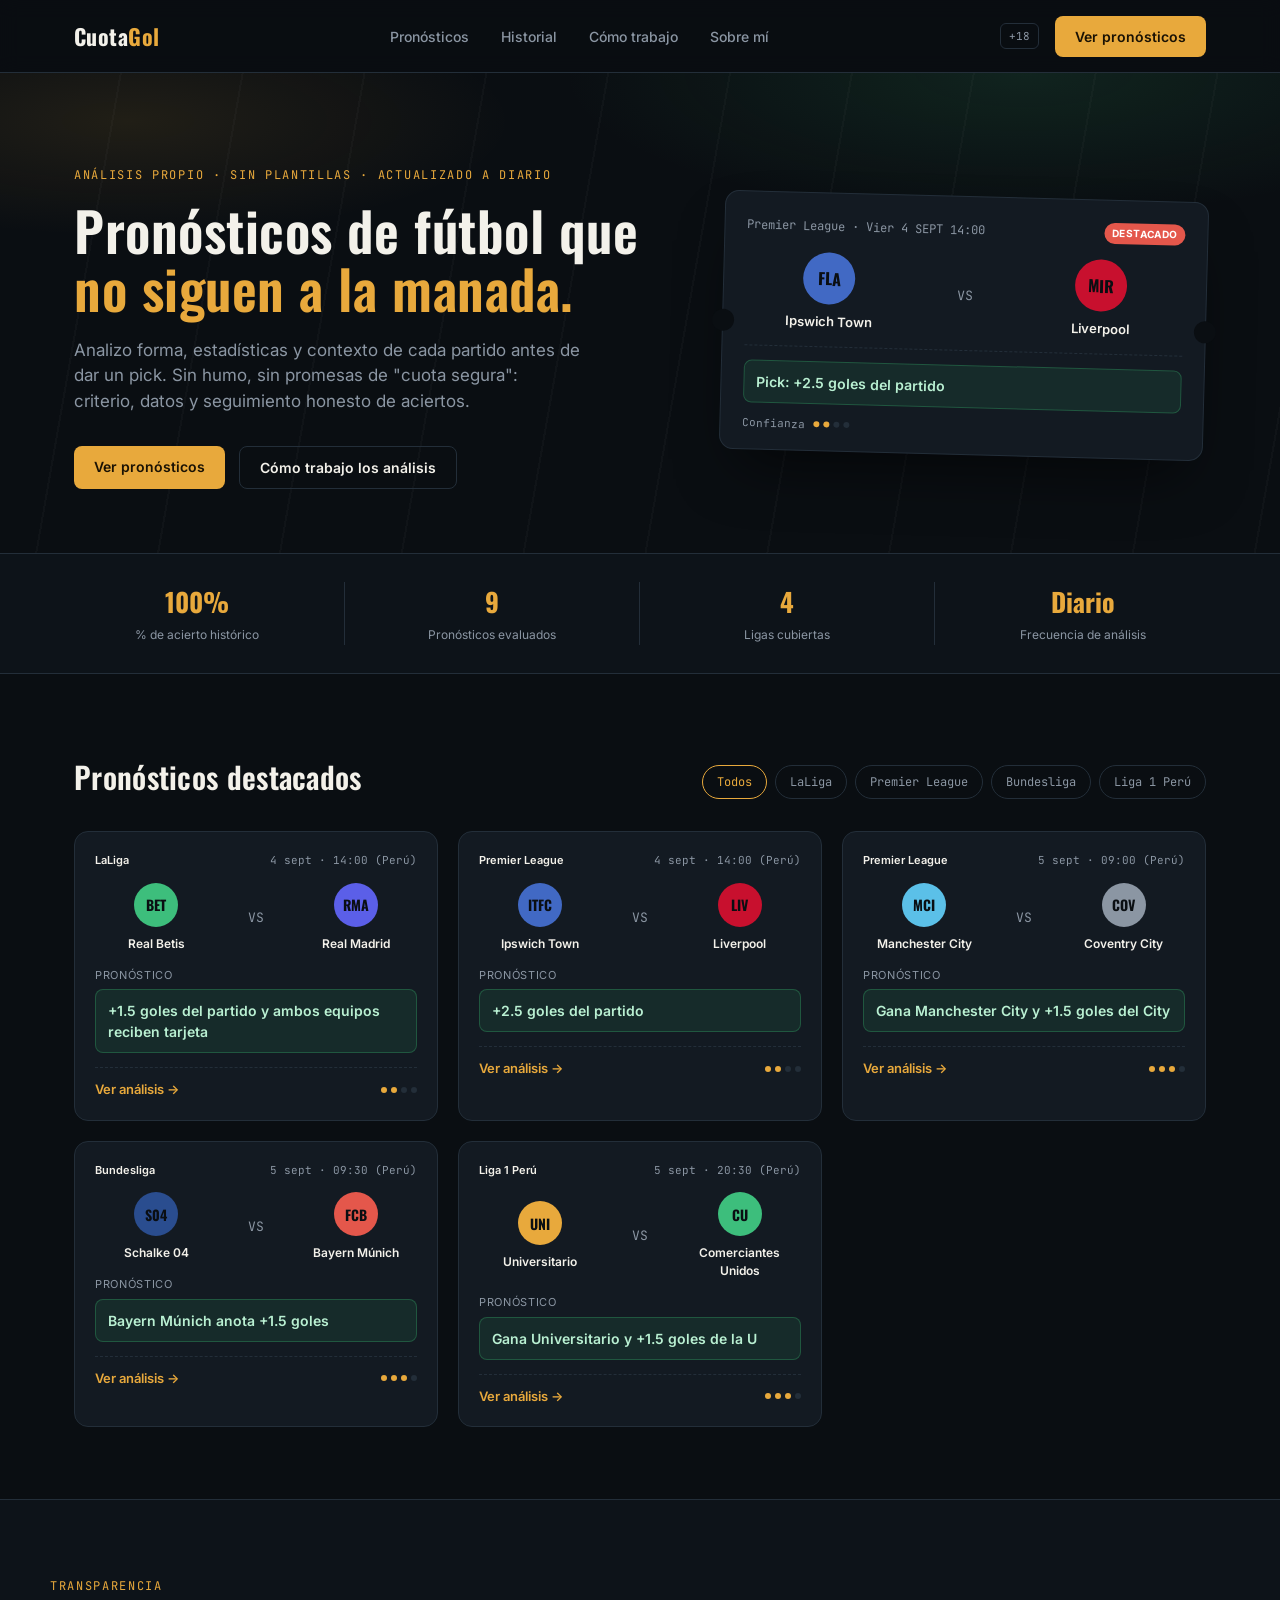
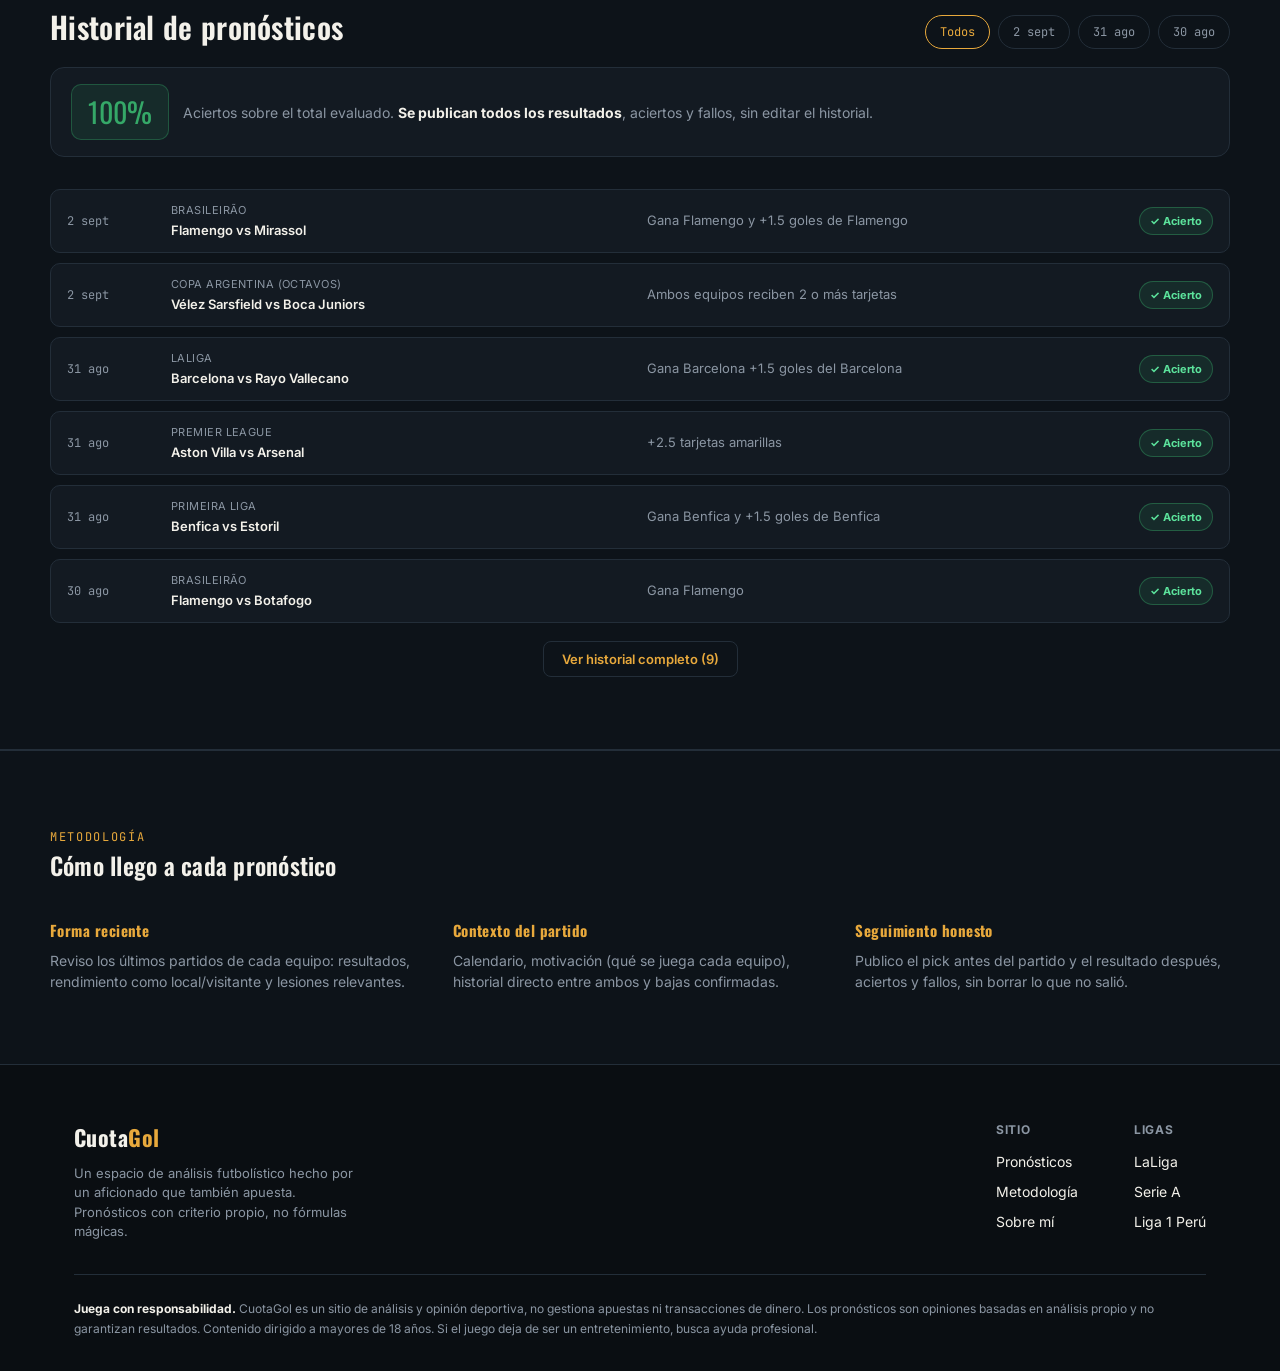
==== index.html @ 341ab2e3 "Update index.html" ====
<!DOCTYPE html>
<html lang="es">
<head>
<meta charset="UTF-8">
<meta name="viewport" content="width=device-width, initial-scale=1.0">
<title>CuotaGol — Pronósticos de fútbol con criterio propio</title>
<meta name="description" content="Pronósticos de fútbol con análisis propio: LaLiga, Serie A, Bundesliga, Premier League, Champions League, Liga 1 Perú y más. Picks diarios con historial real de aciertos y fallos.">
<link rel="canonical" href="https://josephsuarez29.github.io/CuotaGol/">
<meta property="og:type" content="website">
<meta property="og:title" content="CuotaGol — Pronósticos de fútbol con criterio propio">
<meta property="og:description" content="Análisis y pronósticos de fútbol de varias ligas, con historial real de aciertos y fallos.">
<meta property="og:url" content="https://josephsuarez29.github.io/CuotaGol/">
<meta name="twitter:card" content="summary">
<meta name="robots" content="index, follow">
<link rel="preconnect" href="https://fonts.googleapis.com">
<link href="https://fonts.googleapis.com/css2?family=Oswald:wght@500;600;700&family=Inter:wght@400;500;600;700&family=JetBrains+Mono:wght@500;700&display=swap" rel="stylesheet">
<style>
  :root{
    --bg: #0A0E12;
    --bg-alt: #0D1319;
    --surface: #131A22;
    --surface-2: #182029;
    --border: #232E39;
    --text: #F3F1EA;
    --text-muted: #8B96A3;
    --amber: #E8A93C;
    --amber-soft: rgba(232,169,60,0.12);
    --pitch: #35A868;
    --pitch-soft: rgba(53,168,104,0.12);
    --danger: #E4574B;
    --radius: 14px;
    --display: 'Oswald', sans-serif;
    --body: 'Inter', sans-serif;
    --mono: 'JetBrains Mono', monospace;
  }

  *{ box-sizing:border-box; margin:0; padding:0; }
  html{ scroll-behavior:smooth; }

  body{
    background:var(--bg);
    color:var(--text);
    font-family:var(--body);
    line-height:1.5;
    -webkit-font-smoothing:antialiased;
  }

  a{ color:inherit; text-decoration:none; }
  ul{ list-style:none; }
  img{ max-width:100%; display:block; }

  :focus-visible{
    outline:2px solid var(--amber);
    outline-offset:3px;
    border-radius:4px;
  }

  .wrap{
    max-width:1180px;
    margin:0 auto;
    padding:0 24px;
  }

  .eyebrow{
    font-family:var(--mono);
    font-size:12px;
    letter-spacing:0.14em;
    text-transform:uppercase;
    color:var(--amber);
  }

  h1,h2,h3{ font-family:var(--display); font-weight:600; letter-spacing:0.01em; }

  /* ---------- Header ---------- */
  header{
    position:sticky; top:0; z-index:50;
    background:rgba(10,14,18,0.85);
    backdrop-filter:blur(10px);
    border-bottom:1px solid var(--border);
  }
  .nav{
    display:flex; align-items:center; justify-content:space-between;
    height:72px;
  }
  .logo{
    font-family:var(--display);
    font-size:22px;
    font-weight:700;
    letter-spacing:0.02em;
  }
  .logo span{ color:var(--amber); }
  .nav-links{
    display:flex; gap:32px;
    font-size:14px; font-weight:500;
    color:var(--text-muted);
  }
  .nav-links a:hover{ color:var(--text); }
  .nav-right{ display:flex; align-items:center; gap:16px; }
  .age-badge{
    font-family:var(--mono);
    font-size:11px;
    color:var(--text-muted);
    border:1px solid var(--border);
    padding:4px 8px;
    border-radius:6px;
  }
  .btn{
    font-family:var(--body);
    font-weight:600;
    font-size:14px;
    padding:10px 20px;
    border-radius:8px;
    border:none;
    cursor:pointer;
    transition:transform .15s ease, box-shadow .15s ease;
  }
  .btn-primary{
    background:var(--amber);
    color:#1A1204;
  }
  .btn-primary:hover{ transform:translateY(-1px); box-shadow:0 6px 20px rgba(232,169,60,0.25); }
  .nav-toggle{ display:none; background:none; border:none; color:var(--text); font-size:24px; cursor:pointer; }

  /* ---------- Hero ---------- */
  .hero{
    position:relative;
    overflow:hidden;
    padding:88px 0 64px;
    background:
      radial-gradient(ellipse 60% 50% at 80% 0%, rgba(53,168,104,0.14), transparent 60%),
      radial-gradient(ellipse 50% 40% at 10% 10%, rgba(232,169,60,0.10), transparent 60%),
      var(--bg);
    border-bottom:1px solid var(--border);
  }
  .hero::before{
    /* subtle pitch line pattern */
    content:"";
    position:absolute; inset:0;
    background-image: repeating-linear-gradient(
      100deg,
      transparent 0,
      transparent 118px,
      rgba(255,255,255,0.025) 118px,
      rgba(255,255,255,0.025) 120px
    );
    pointer-events:none;
  }
  .hero-grid{
    position:relative;
    display:grid;
    grid-template-columns:1.1fr 0.9fr;
    gap:56px;
    align-items:center;
  }
  .hero h1{
    font-size:clamp(34px, 4.6vw, 54px);
    line-height:1.08;
    margin:16px 0 20px;
  }
  .hero h1 em{ font-style:normal; color:var(--amber); }
  .hero p{
    color:var(--text-muted);
    font-size:17px;
    max-width:46ch;
    margin-bottom:32px;
  }
  .hero-cta{ display:flex; gap:14px; flex-wrap:wrap; }
  .btn-ghost{
    background:transparent;
    color:var(--text);
    border:1px solid var(--border);
  }
  .btn-ghost:hover{ border-color:var(--text-muted); }

  /* ---------- Ticket (signature element) ---------- */
  .ticket{
    position:relative;
    background:var(--surface);
    border:1px solid var(--border);
    border-radius:var(--radius);
    padding:22px 22px 18px;
    box-shadow:0 30px 60px -20px rgba(0,0,0,0.6);
    transform:rotate(1.5deg);
  }
  .ticket::before, .ticket::after{
    content:"";
    position:absolute;
    width:22px; height:22px;
    background:var(--bg);
    border-radius:50%;
    top:50%; transform:translateY(-50%);
  }
  .ticket::before{ left:-11px; }
  .ticket::after{ right:-11px; }
  .ticket-perf{
    border-top:1px dashed var(--border);
    margin:14px 0;
    position:relative;
  }
  .ticket-top{
    display:flex; justify-content:space-between; align-items:center;
    font-family:var(--mono); font-size:12px; color:var(--text-muted);
  }
  .ticket-hot{
    background:var(--danger); color:#fff;
    font-family:var(--body); font-weight:700; font-size:10px;
    padding:3px 8px; border-radius:20px; letter-spacing:0.04em;
  }
  .ticket-teams{
    display:flex; align-items:center; justify-content:space-between;
    margin:16px 0 6px;
  }
  .team{ display:flex; flex-direction:column; align-items:center; gap:8px; width:38%; }
  .badge{
    width:52px; height:52px; border-radius:50%;
    display:flex; align-items:center; justify-content:center;
    font-family:var(--display); font-weight:700; font-size:16px; color:#0A0E12;
  }
  .team span{ font-size:13px; font-weight:600; text-align:center; }
  .vs{ font-family:var(--mono); color:var(--text-muted); font-size:13px; }
  .ticket-pick{
    background:var(--pitch-soft);
    border:1px solid rgba(53,168,104,0.35);
    border-radius:8px;
    padding:10px 12px;
    font-size:14px; font-weight:600;
    color:#B9F0D2;
  }
  .ticket-conf{
    display:flex; align-items:center; gap:8px;
    margin-top:12px;
    font-family:var(--mono); font-size:11px; color:var(--text-muted);
  }
  .conf-dots{ display:flex; gap:4px; }
  .conf-dots i{ width:6px; height:6px; border-radius:50%; background:var(--border); display:block; }
  .conf-dots i.on{ background:var(--amber); }

  /* ---------- Stats strip ---------- */
  .stats{
    border-bottom:1px solid var(--border);
    background:var(--bg-alt);
  }
  .stats-grid{
    display:grid; grid-template-columns:repeat(4,1fr);
    padding:28px 0;
  }
  .stat{ text-align:center; border-right:1px solid var(--border); }
  .stat:last-child{ border-right:none; }
  .stat b{
    font-family:var(--display); font-size:26px; color:var(--amber); display:block;
  }
  .stat span{ font-size:12px; color:var(--text-muted); }

  /* ---------- Predictions section ---------- */
  .section{ padding:72px 0; }
  .section-head{
    display:flex; justify-content:space-between; align-items:flex-end;
    margin-bottom:32px; flex-wrap:wrap; gap:16px;
  }
  .section-head h2{ font-size:30px; margin-top:8px; }
  .filters{ display:flex; gap:8px; flex-wrap:wrap; }
  .filter{
    font-family:var(--mono); font-size:12px;
    padding:7px 14px; border-radius:20px;
    border:1px solid var(--border); color:var(--text-muted);
    cursor:pointer; transition:all .15s ease;
  }
  .filter.active, .filter:hover{ border-color:var(--amber); color:var(--amber); }

  .grid{
    display:grid;
    grid-template-columns:repeat(3, 1fr);
    gap:20px;
  }

  .card{
    background:var(--surface);
    border:1px solid var(--border);
    border-radius:var(--radius);
    padding:20px;
    opacity:0; transform:translateY(16px);
    transition:opacity .5s ease, transform .5s ease, border-color .2s ease;
  }
  .card.visible{ opacity:1; transform:translateY(0); }
  .card:hover{ border-color:#324150; }

  .card-league{
    display:flex; justify-content:space-between; align-items:center;
    font-family:var(--mono); font-size:11px; color:var(--text-muted);
    margin-bottom:14px;
  }
  .card-league b{ color:var(--text); font-weight:600; font-family:var(--body); }

  .card .ticket-teams{ margin:6px 0 14px; }
  .card .badge{ width:44px; height:44px; font-size:14px; }
  .card .team span{ font-size:12px; }

  .card-pick-label{
    font-size:11px; color:var(--text-muted); text-transform:uppercase; letter-spacing:0.06em; margin-bottom:6px;
  }
  .card-pick{
    background:var(--pitch-soft);
    border:1px solid rgba(53,168,104,0.35);
    border-radius:8px;
    padding:10px 12px;
    font-size:14px; font-weight:600;
    color:#B9F0D2;
    margin-bottom:14px;
  }

  .card-foot{
    display:flex; justify-content:space-between; align-items:center;
    padding-top:12px; border-top:1px dashed var(--border);
  }
  .card-link{ font-size:13px; font-weight:600; color:var(--amber); }
  .card-link:hover{ text-decoration:underline; }

  .ad-slot{
    grid-column:1 / -1;
    border:1px dashed var(--border);
    border-radius:var(--radius);
    padding:26px;
    text-align:center;
    color:var(--text-muted);
    font-family:var(--mono);
    font-size:12px;
    background:var(--bg-alt);
  }

  /* ---------- Historial ---------- */
  .historial{
    background:var(--bg-alt);
    border-top:1px solid var(--border);
    border-bottom:1px solid var(--border);
  }
  .historial-summary{
    display:flex; align-items:center; gap:14px;
    margin:18px 0 32px;
    padding:16px 20px;
    background:var(--surface);
    border:1px solid var(--border);
    border-radius:var(--radius);
    flex-wrap:wrap;
  }
  .historial-badge{
    font-family:var(--display); font-size:28px; color:var(--pitch);
    background:var(--pitch-soft);
    border:1px solid rgba(53,168,104,0.35);
    border-radius:10px;
    padding:6px 16px;
  }
  .historial-summary p{ color:var(--text-muted); font-size:14px; }
  .historial-summary strong{ color:var(--text); }

  .hist-list{ display:flex; flex-direction:column; gap:10px; }
  .hist-row{
    display:grid;
    grid-template-columns:90px 1fr 1fr 90px;
    gap:14px;
    align-items:center;
    background:var(--surface);
    border:1px solid var(--border);
    border-radius:10px;
    padding:12px 16px;
    font-size:13px;
  }
  .hist-date{ font-family:var(--mono); color:var(--text-muted); font-size:12px; }
  .hist-league{ color:var(--text-muted); font-size:11px; text-transform:uppercase; letter-spacing:0.04em; margin-bottom:2px; }
  .hist-match{ font-weight:600; }
  .hist-pick{ color:var(--text-muted); }
  .hist-result{
    justify-self:end;
    font-family:var(--body); font-weight:700; font-size:11px;
    padding:5px 10px; border-radius:20px;
    text-align:center;
  }
  .hist-result.acierto{ background:var(--pitch-soft); color:#5CE39C; border:1px solid rgba(53,168,104,0.4); }
  .hist-result.fallo{ background:rgba(228,87,75,0.12); color:#F2897E; border:1px solid rgba(228,87,75,0.4); }

  .hist-toggle{
    display:block; margin:18px auto 0;
    font-family:var(--body); font-weight:600; font-size:13px;
    background:transparent; color:var(--amber);
    border:1px solid var(--border); border-radius:8px;
    padding:9px 18px; cursor:pointer;
    transition:border-color .15s ease;
  }
  .hist-toggle:hover{ border-color:var(--amber); }

  @media (max-width:600px){
    .hist-row{ grid-template-columns:1fr; gap:6px; }
    .hist-result{ justify-self:start; }
  }

  /* ---------- How it works ---------- */
  .how{
    background:var(--bg-alt);
    border-top:1px solid var(--border);
    border-bottom:1px solid var(--border);
  }
  .how-grid{
    display:grid; grid-template-columns:repeat(3,1fr); gap:28px;
    margin-top:36px;
  }
  .how-card b{
    font-family:var(--display); font-size:15px; color:var(--amber);
    display:block; margin-bottom:8px; letter-spacing:0.03em;
  }
  .how-card p{ color:var(--text-muted); font-size:14px; }

  /* ---------- Footer ---------- */
  footer{ padding:56px 0 32px; }
  .footer-top{
    display:flex; justify-content:space-between; gap:40px; flex-wrap:wrap;
    padding-bottom:32px; border-bottom:1px solid var(--border);
  }
  .footer-brand p{ color:var(--text-muted); font-size:13px; max-width:36ch; margin-top:10px; }
  .footer-cols{ display:flex; gap:56px; flex-wrap:wrap; }
  .footer-col h4{ font-size:12px; color:var(--text-muted); text-transform:uppercase; letter-spacing:0.06em; margin-bottom:12px; }
  .footer-col a{ display:block; font-size:14px; color:var(--text); margin-bottom:9px; }
  .footer-col a:hover{ color:var(--amber); }

  .disclaimer{
    margin-top:24px;
    font-size:12px;
    color:var(--text-muted);
    line-height:1.7;
  }
  .disclaimer strong{ color:var(--text); }

  @media (prefers-reduced-motion: reduce){
    .card{ transition:none; opacity:1; transform:none; }
    html{ scroll-behavior:auto; }
  }

  @media (max-width: 880px){
    .nav-links{ display:none; }
    .nav-toggle{ display:block; }
    .hero-grid{ grid-template-columns:1fr; }
    .ticket{ transform:none; max-width:360px; }
    .stats-grid{ grid-template-columns:repeat(2,1fr); }
    .stat{ border-right:none; border-bottom:1px solid var(--border); padding-bottom:14px; margin-bottom:10px; }
    .grid{ grid-template-columns:1fr; }
    .how-grid{ grid-template-columns:1fr; }
    .footer-top{ flex-direction:column; }
  }

  @media (min-width:881px) and (max-width:1080px){
    .grid{ grid-template-columns:repeat(2,1fr); }
  }
</style>
</head>
<body>

<header>
  <div class="wrap nav">
    <div class="logo">Cuota<span>Gol</span></div>
    <nav class="nav-links">
      <a href="#pronosticos">Pronósticos</a>
      <a href="#historial">Historial</a>
      <a href="#como-trabajo">Cómo trabajo</a>
      <a href="#sobre-mi">Sobre mí</a>
    </nav>
    <div class="nav-right">
      <span class="age-badge">+18</span>
      <a href="#pronosticos" class="btn btn-primary">Ver pronósticos</a>
    </div>
  </div>
</header>

<section class="hero">
  <div class="wrap hero-grid">
    <div>
      <span class="eyebrow">Análisis propio · Sin plantillas · Actualizado a diario</span>
      <h1>Pronósticos de fútbol que <em>no siguen a la manada.</em></h1>
      <p>Analizo forma, estadísticas y contexto de cada partido antes de dar un pick. Sin humo, sin promesas de "cuota segura": criterio, datos y seguimiento honesto de aciertos.</p>
      <div class="hero-cta">
        <a href="#pronosticos" class="btn btn-primary">Ver pronósticos</a>
        <a href="#como-trabajo" class="btn btn-ghost">Cómo trabajo los análisis</a>
      </div>
    </div>    
    <div class="ticket">
      <div class="ticket-top">
        <span>Premier League · Vier 4 SEPT 14:00</span>
        <span class="ticket-hot">DESTACADO</span>
      </div>
      <div class="ticket-teams">
        <div class="team">
          <div class="badge" style="background:#4169C4">FLA</div>
          <span>Ipswich Town</span>
        </div>
        <span class="vs">VS</span>
        <div class="team">
          <div class="badge" style="background:#C8102E">MIR</div>
          <span>Liverpool</span>
        </div>
      </div>
      <div class="ticket-perf"></div>
      <div class="ticket-pick">Pick: +2.5 goles del partido</div>
      <div class="ticket-conf">
        Confianza
        <span class="conf-dots"><i class="on"></i><i class="on"></i><i></i><i></i></span>
      </div>
    </div>
  </div>
</section>

<section class="stats">
  <!-- Estos números se calculan solos desde historial.json, no hace falta editarlos a mano -->
  <div class="wrap stats-grid">
    <div class="stat"><b id="statAccuracy">—</b><span>% de acierto histórico</span></div>
    <div class="stat"><b id="statTotal">—</b><span>Pronósticos evaluados</span></div>
    <div class="stat"><b id="statLeagues">—</b><span>Ligas cubiertas</span></div>
    <div class="stat"><b>Diario</b><span>Frecuencia de análisis</span></div>
  </div>
</section>

<section class="section" id="pronosticos">
  <div class="wrap">
    <div class="section-head">
      <div>
        <h2>Pronósticos destacados</h2>
      </div>
      <div class="filters">
        <!-- Los filtros se generan automáticamente según las ligas en predictions.json -->
      </div>
    </div>

    <div class="grid" id="cardGrid">
      <!-- Las tarjetas se generan automáticamente desde predictions.json -->
    </div>
  </div>
</section>

<section class="historial" id="historial">
  <div class="wrap section">
    <span class="eyebrow">Transparencia</span>
    <div class="section-head" style="margin-bottom:0">
      <h2>Historial de pronósticos</h2>
      <div class="filters" id="histFilters">
        <!-- Se genera automáticamente con las fechas disponibles en historial.json -->
      </div>
    </div>
    <div class="historial-summary" id="historialSummary">
      <span class="historial-badge" id="historialBadgeText">—%</span>
      <p>Aciertos sobre el total evaluado. <strong>Se publican todos los resultados</strong>, aciertos y fallos, sin editar el historial.</p>
    </div>
    <div class="hist-list" id="histList">
      <!-- Se genera automáticamente desde historial.json -->
    </div>
    <button class="hist-toggle" id="histToggle" style="display:none"></button>
  </div>
</section>

<section class="how" id="como-trabajo">
  <div class="wrap section">
    <span class="eyebrow">Metodología</span>
    <h2>Cómo llego a cada pronóstico</h2>
    <div class="how-grid">
      <div class="how-card">
        <b>Forma reciente</b>
        <p>Reviso los últimos partidos de cada equipo: resultados, rendimiento como local/visitante y lesiones relevantes.</p>
      </div>
      <div class="how-card">
        <b>Contexto del partido</b>
        <p>Calendario, motivación (qué se juega cada equipo), historial directo entre ambos y bajas confirmadas.</p>
      </div>
      <div class="how-card">
        <b>Seguimiento honesto</b>
        <p>Publico el pick antes del partido y el resultado después, aciertos y fallos, sin borrar lo que no salió.</p>
      </div>
    </div>
  </div>
</section>

<footer id="sobre-mi">
  <div class="wrap">
    <div class="footer-top">
      <div class="footer-brand">
        <div class="logo">Cuota<span>Gol</span></div>
        <p>Un espacio de análisis futbolístico hecho por un aficionado que también apuesta. Pronósticos con criterio propio, no fórmulas mágicas.</p>
      </div>
      <div class="footer-cols">
        <div class="footer-col">
          <h4>Sitio</h4>
          <a href="#pronosticos">Pronósticos</a>
          <a href="#como-trabajo">Metodología</a>
          <a href="#sobre-mi">Sobre mí</a>
        </div>
        <div class="footer-col">
          <h4>Ligas</h4>
          <a href="#">LaLiga</a>
          <a href="#">Serie A</a>
          <a href="#">Liga 1 Perú</a>
        </div>
      </div>
    </div>
    <p class="disclaimer">
      <strong>Juega con responsabilidad.</strong> CuotaGol es un sitio de análisis y opinión deportiva, no gestiona apuestas ni transacciones de dinero. Los pronósticos son opiniones basadas en análisis propio y no garantizan resultados. Contenido dirigido a mayores de 18 años. Si el juego deja de ser un entretenimiento, busca ayuda profesional.
    </p>
  </div>
</footer>

<script src="app.js"></script>

</body>
</html>
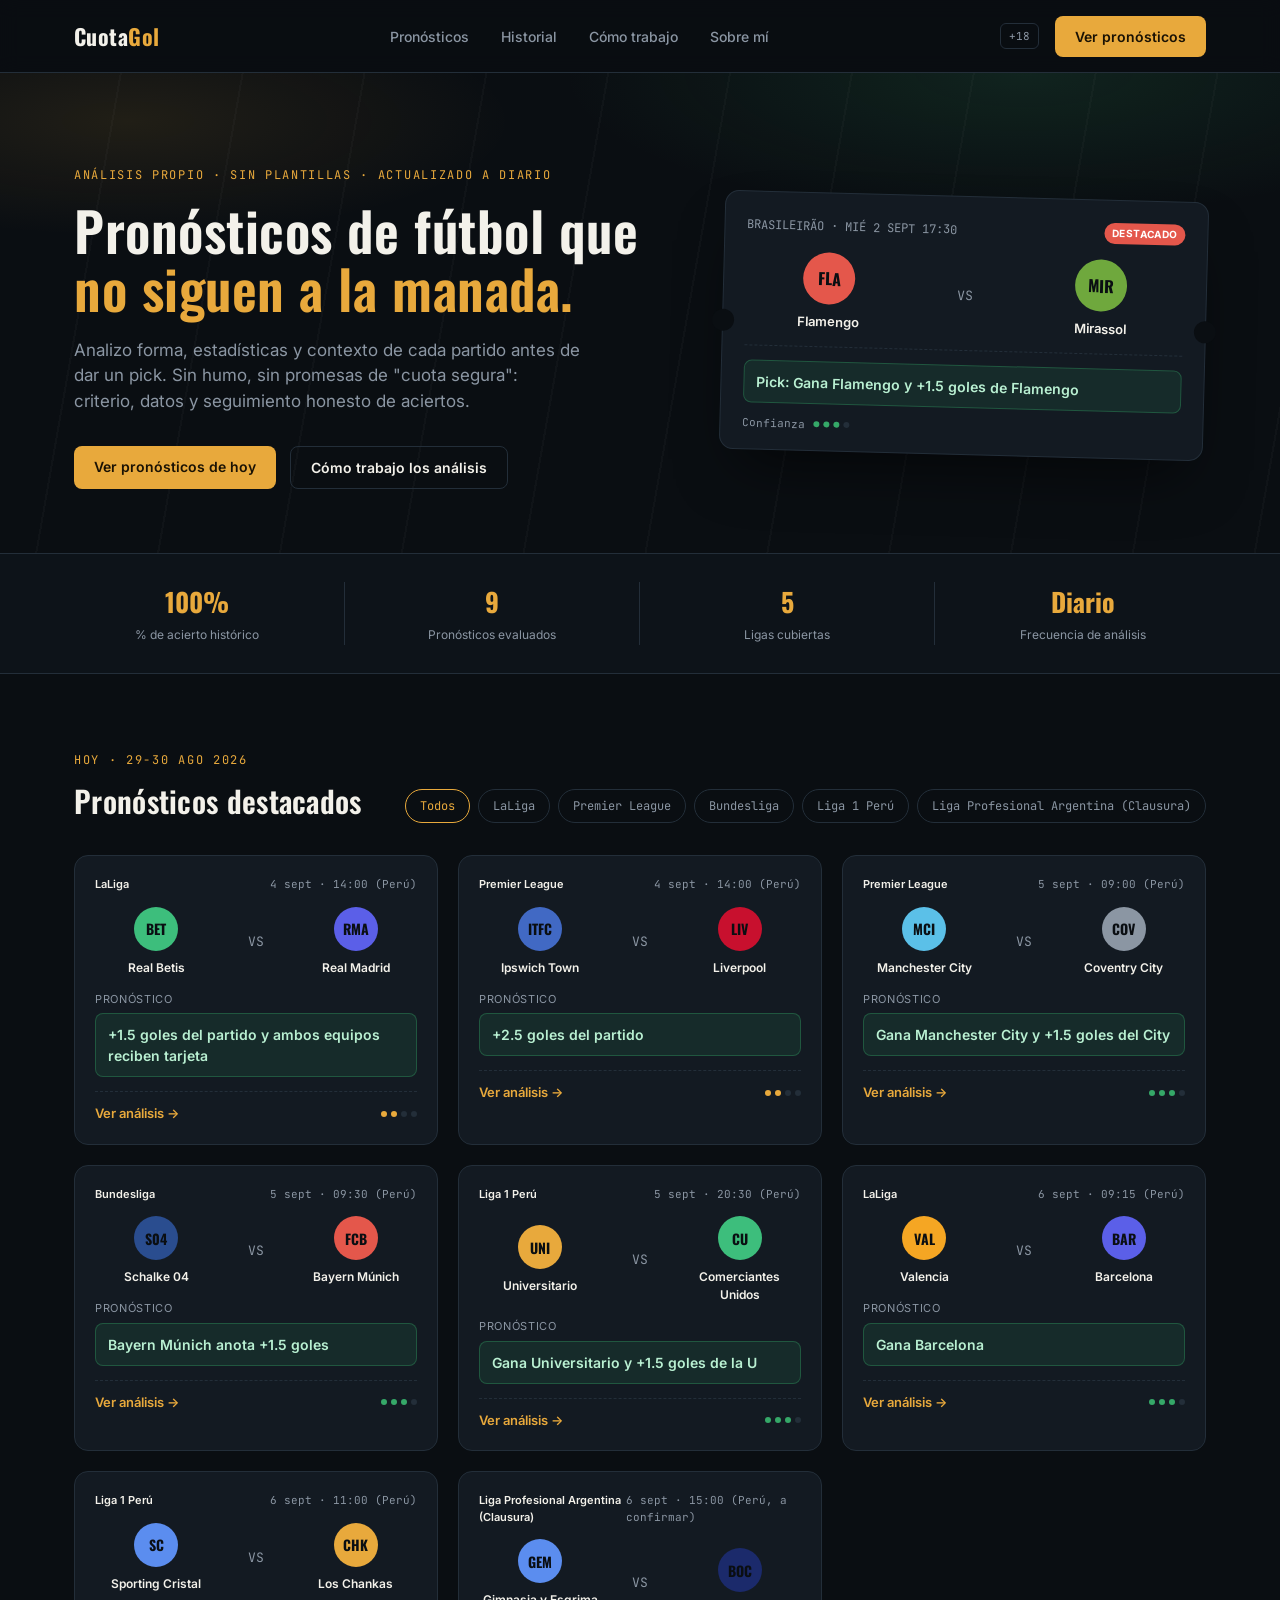
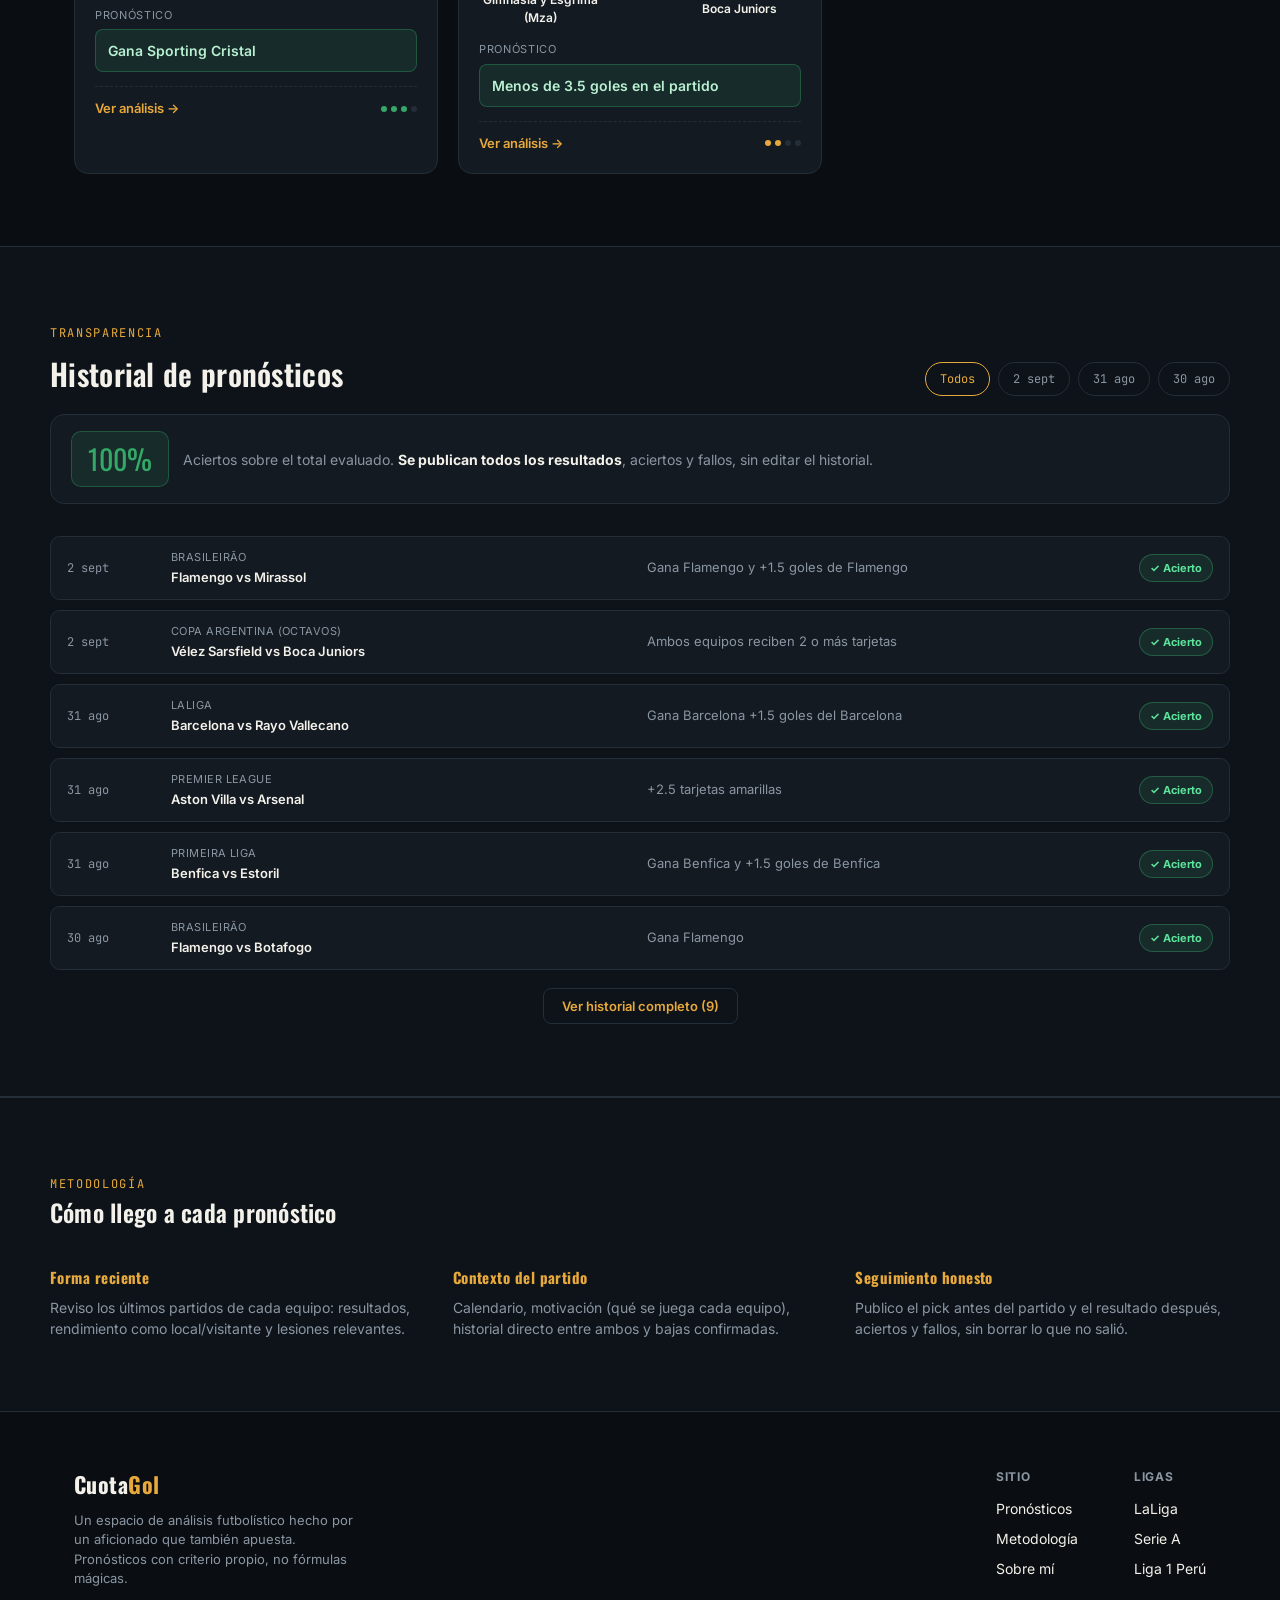
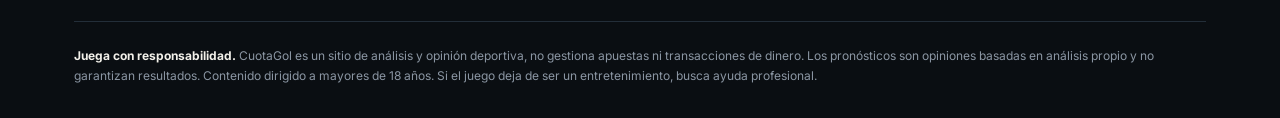
==== commit 24702193: "Add files via upload" ====
--- a/index.html
+++ b/index.html
@@ -10,8 +10,15 @@
 <meta property="og:title" content="CuotaGol — Pronósticos de fútbol con criterio propio">
 <meta property="og:description" content="Análisis y pronósticos de fútbol de varias ligas, con historial real de aciertos y fallos.">
 <meta property="og:url" content="https://josephsuarez29.github.io/CuotaGol/">
-<meta name="twitter:card" content="summary">
+<meta property="og:image" content="https://josephsuarez29.github.io/CuotaGol/og-image.png">
+<meta property="og:image:width" content="1200">
+<meta property="og:image:height" content="630">
+<meta name="twitter:card" content="summary_large_image">
+<meta name="twitter:image" content="https://josephsuarez29.github.io/CuotaGol/og-image.png">
 <meta name="robots" content="index, follow">
+<link rel="icon" href="favicon.ico" sizes="any">
+<link rel="icon" href="favicon-32.png" type="image/png" sizes="32x32">
+<link rel="apple-touch-icon" href="apple-touch-icon.png">
 <link rel="preconnect" href="https://fonts.googleapis.com">
 <link href="https://fonts.googleapis.com/css2?family=Oswald:wght@500;600;700&family=Inter:wght@400;500;600;700&family=JetBrains+Mono:wght@500;700&display=swap" rel="stylesheet">
 <style>
@@ -233,7 +240,10 @@
   }
   .conf-dots{ display:flex; gap:4px; }
   .conf-dots i{ width:6px; height:6px; border-radius:50%; background:var(--border); display:block; }
-  .conf-dots i.on{ background:var(--amber); }
+  .conf-dots i.on{ background:var(--amber); } /* color por defecto, p. ej. el ticket destacado del hero */
+  .conf-dots.conf-high i.on{ background:var(--pitch); }   /* confianza 3-4: verde */
+  .conf-dots.conf-mid i.on{ background:var(--amber); }    /* confianza 2: ámbar */
+  .conf-dots.conf-low i.on{ background:var(--danger); }   /* confianza 1: rojizo, pick más arriesgado */
 
   /* ---------- Stats strip ---------- */
   .stats{
@@ -271,6 +281,24 @@
     display:grid;
     grid-template-columns:repeat(3, 1fr);
     gap:20px;
+  }
+
+  /* ---------- Skeleton de carga ---------- */
+  @keyframes skeleton-shimmer{
+    0%{ background-position:100% 50%; }
+    100%{ background-position:0 50%; }
+  }
+  .skeleton{
+    background:linear-gradient(90deg, var(--surface) 25%, var(--surface-2) 37%, var(--surface) 63%);
+    background-size:400% 100%;
+    animation:skeleton-shimmer 1.4s ease infinite;
+    border:1px solid var(--border);
+  }
+  .skeleton-card{ height:230px; border-radius:var(--radius); }
+  .skeleton-row{ height:58px; border-radius:10px; margin-bottom:10px; }
+
+  @media (prefers-reduced-motion: reduce){
+    .skeleton{ animation:none; }
   }
 
   .card{
@@ -475,31 +503,32 @@
       <h1>Pronósticos de fútbol que <em>no siguen a la manada.</em></h1>
       <p>Analizo forma, estadísticas y contexto de cada partido antes de dar un pick. Sin humo, sin promesas de "cuota segura": criterio, datos y seguimiento honesto de aciertos.</p>
       <div class="hero-cta">
-        <a href="#pronosticos" class="btn btn-primary">Ver pronósticos</a>
+        <a href="#pronosticos" class="btn btn-primary">Ver pronósticos de hoy</a>
         <a href="#como-trabajo" class="btn btn-ghost">Cómo trabajo los análisis</a>
       </div>
-    </div>    
+    </div>
+
     <div class="ticket">
       <div class="ticket-top">
-        <span>Premier League · Vier 4 SEPT 14:00</span>
+        <span>BRASILEIRÃO · MIÉ 2 SEPT 17:30</span>
         <span class="ticket-hot">DESTACADO</span>
       </div>
       <div class="ticket-teams">
         <div class="team">
-          <div class="badge" style="background:#4169C4">FLA</div>
-          <span>Ipswich Town</span>
+          <div class="badge" style="background:#E4574B">FLA</div>
+          <span>Flamengo</span>
         </div>
         <span class="vs">VS</span>
         <div class="team">
-          <div class="badge" style="background:#C8102E">MIR</div>
-          <span>Liverpool</span>
+          <div class="badge" style="background:#6FA83D">MIR</div>
+          <span>Mirassol</span>
         </div>
       </div>
       <div class="ticket-perf"></div>
-      <div class="ticket-pick">Pick: +2.5 goles del partido</div>
+      <div class="ticket-pick">Pick: Gana Flamengo y +1.5 goles de Flamengo</div>
       <div class="ticket-conf">
         Confianza
-        <span class="conf-dots"><i class="on"></i><i class="on"></i><i></i><i></i></span>
+        <span class="conf-dots conf-high"><i class="on"></i><i class="on"></i><i class="on"></i><i></i></span>
       </div>
     </div>
   </div>
@@ -519,6 +548,7 @@
   <div class="wrap">
     <div class="section-head">
       <div>
+        <span class="eyebrow">Hoy · 29-30 ago 2026</span>
         <h2>Pronósticos destacados</h2>
       </div>
       <div class="filters">
@@ -527,7 +557,13 @@
     </div>
 
     <div class="grid" id="cardGrid">
-      <!-- Las tarjetas se generan automáticamente desde predictions.json -->
+      <!-- Skeleton mientras carga predictions.json; app.js lo reemplaza automáticamente -->
+      <div class="skeleton skeleton-card"></div>
+      <div class="skeleton skeleton-card"></div>
+      <div class="skeleton skeleton-card"></div>
+      <div class="skeleton skeleton-card"></div>
+      <div class="skeleton skeleton-card"></div>
+      <div class="skeleton skeleton-card"></div>
     </div>
   </div>
 </section>
@@ -546,7 +582,11 @@
       <p>Aciertos sobre el total evaluado. <strong>Se publican todos los resultados</strong>, aciertos y fallos, sin editar el historial.</p>
     </div>
     <div class="hist-list" id="histList">
-      <!-- Se genera automáticamente desde historial.json -->
+      <!-- Skeleton mientras carga historial.json; app.js lo reemplaza automáticamente -->
+      <div class="skeleton skeleton-row"></div>
+      <div class="skeleton skeleton-row"></div>
+      <div class="skeleton skeleton-row"></div>
+      <div class="skeleton skeleton-row"></div>
     </div>
     <button class="hist-toggle" id="histToggle" style="display:none"></button>
   </div>
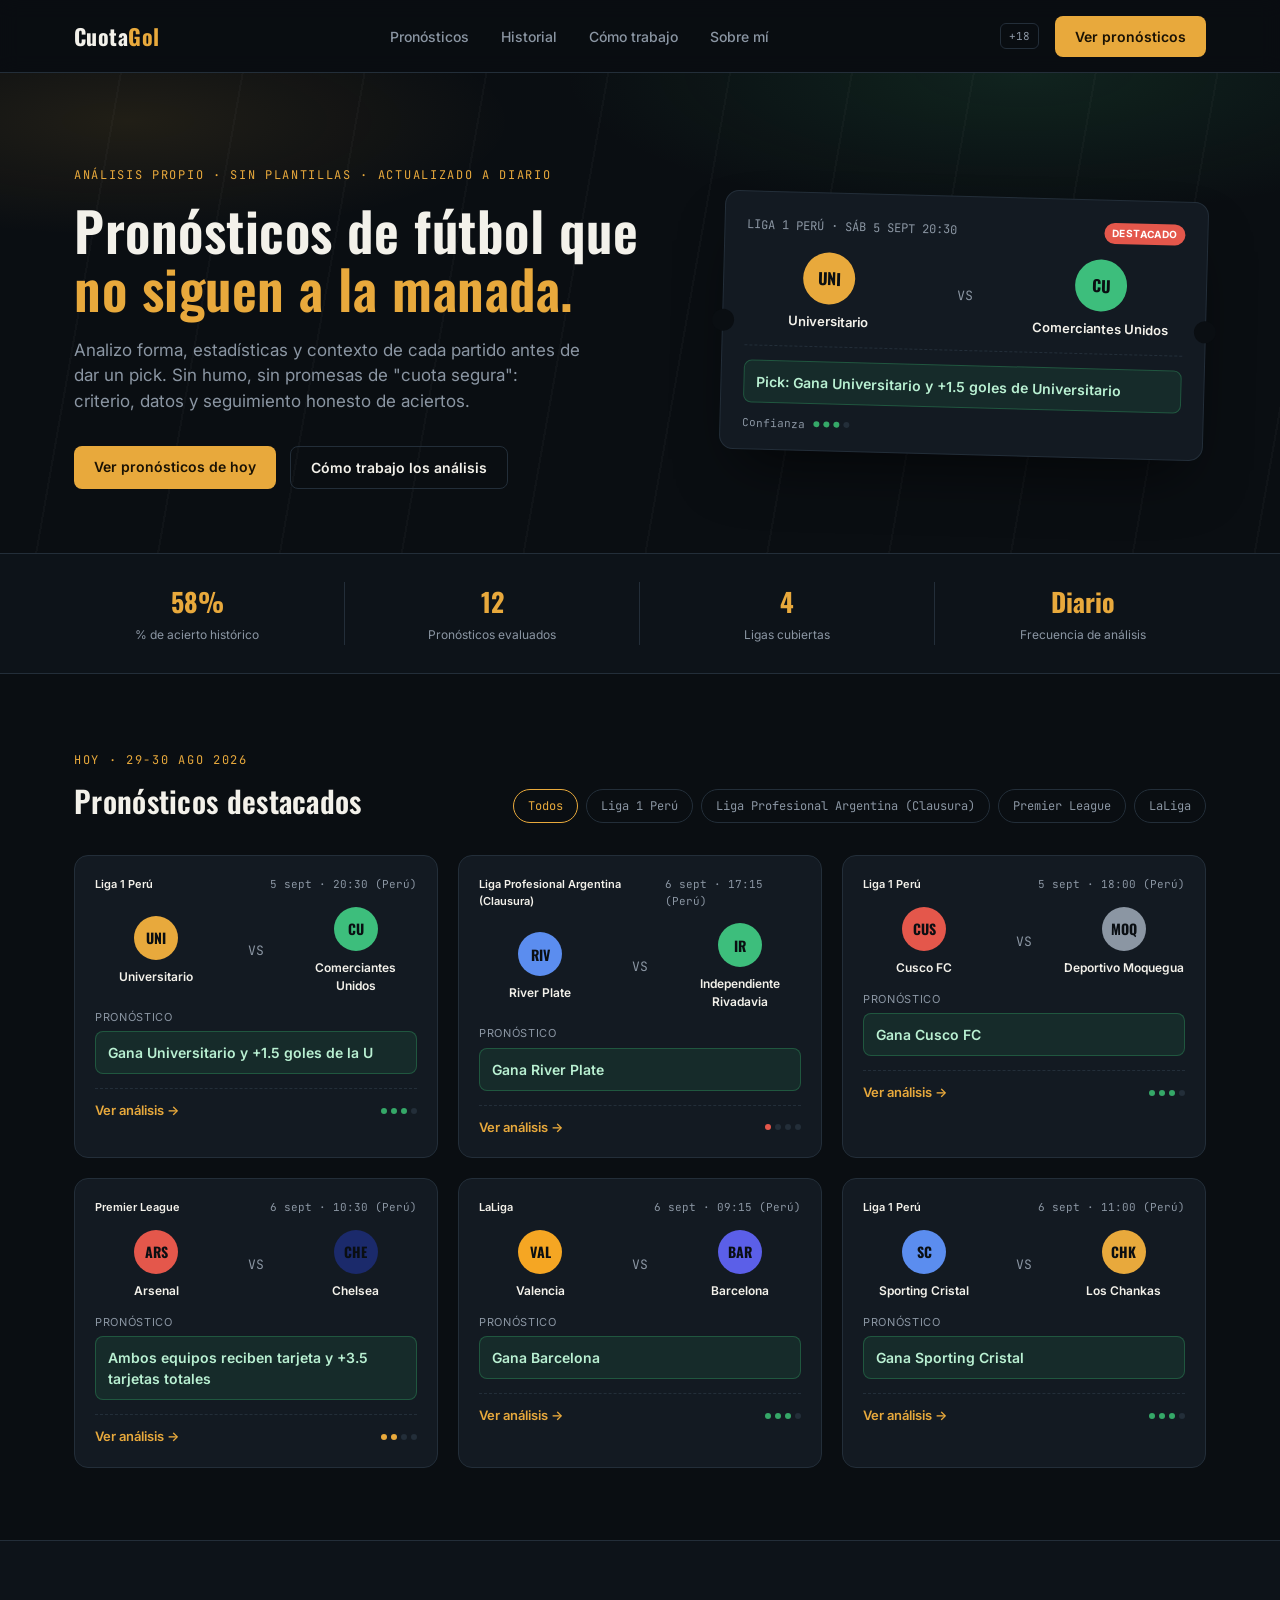
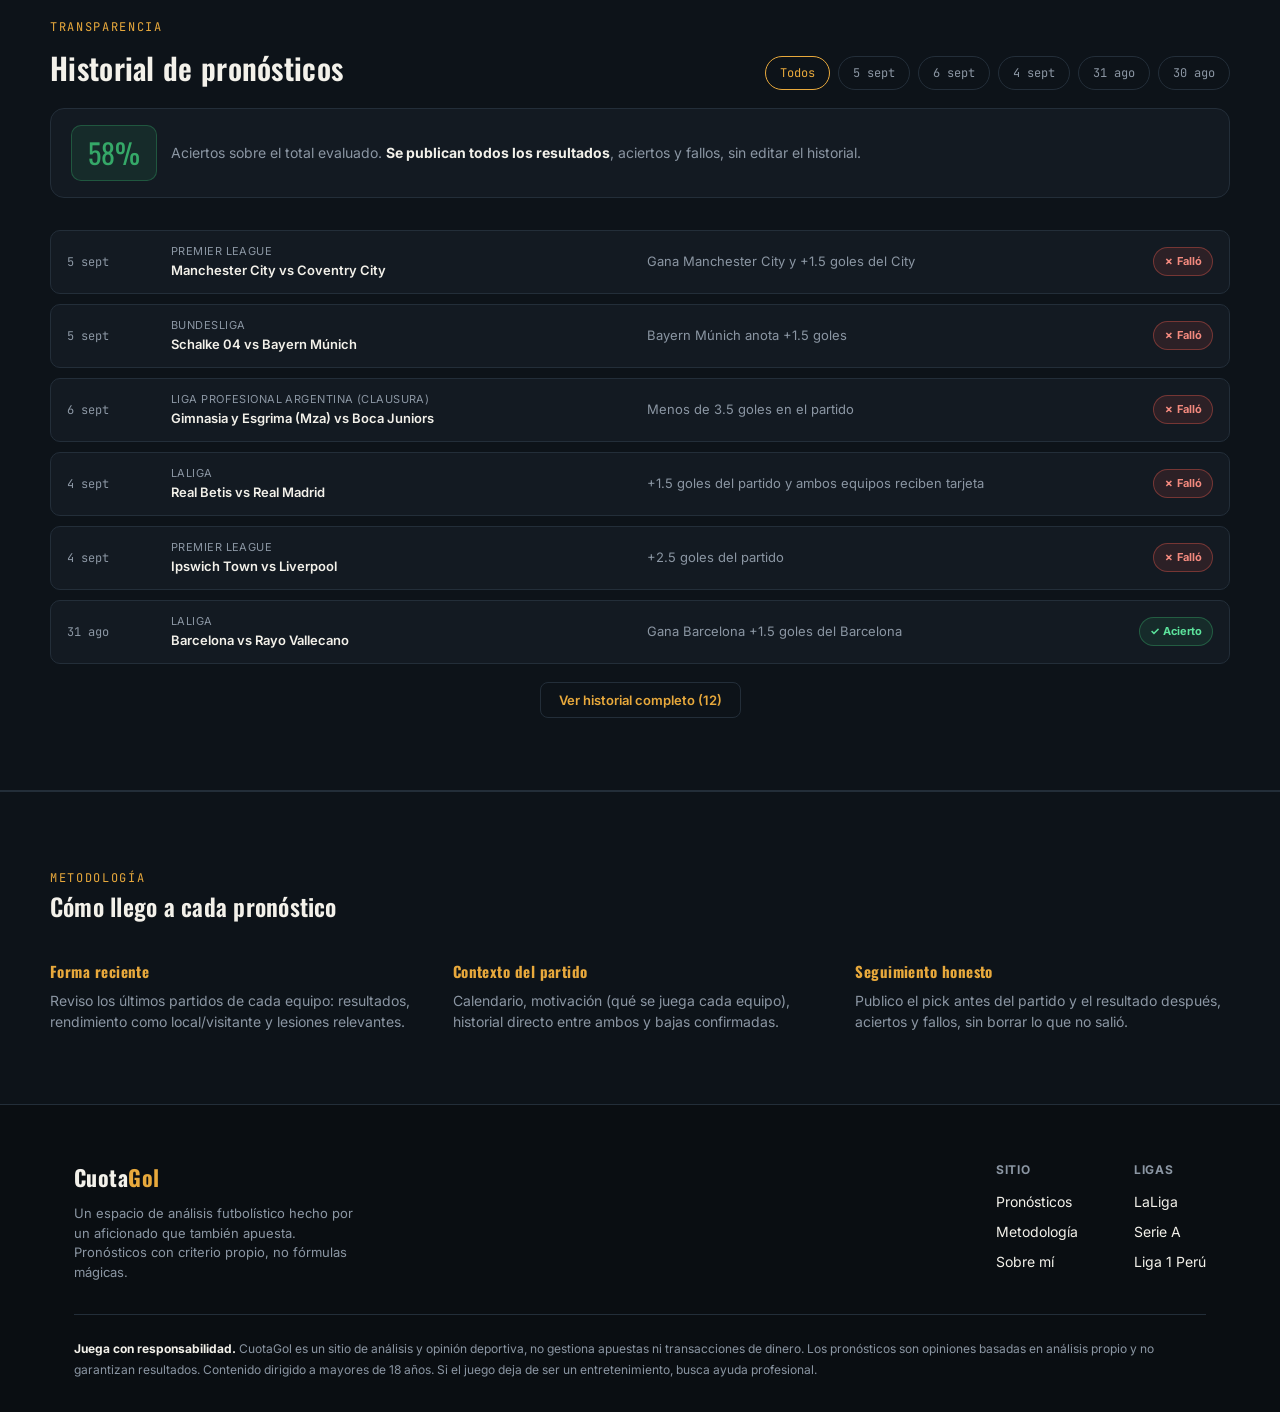
==== commit 82146460: "Add files via upload" ====
--- a/index.html
+++ b/index.html
@@ -510,22 +510,22 @@
 
     <div class="ticket">
       <div class="ticket-top">
-        <span>BRASILEIRÃO · MIÉ 2 SEPT 17:30</span>
+        <span>LIGA 1 PERÚ · SÁB 5 SEPT 20:30</span>
         <span class="ticket-hot">DESTACADO</span>
       </div>
       <div class="ticket-teams">
         <div class="team">
-          <div class="badge" style="background:#E4574B">FLA</div>
-          <span>Flamengo</span>
+          <div class="badge" style="background:#E8A93C">UNI</div>
+          <span>Universitario</span>
         </div>
         <span class="vs">VS</span>
         <div class="team">
-          <div class="badge" style="background:#6FA83D">MIR</div>
-          <span>Mirassol</span>
+          <div class="badge" style="background:#3DBE7C">CU</div>
+          <span>Comerciantes Unidos</span>
         </div>
       </div>
       <div class="ticket-perf"></div>
-      <div class="ticket-pick">Pick: Gana Flamengo y +1.5 goles de Flamengo</div>
+      <div class="ticket-pick">Pick: Gana Universitario y +1.5 goles de Universitario</div>
       <div class="ticket-conf">
         Confianza
         <span class="conf-dots conf-high"><i class="on"></i><i class="on"></i><i class="on"></i><i></i></span>
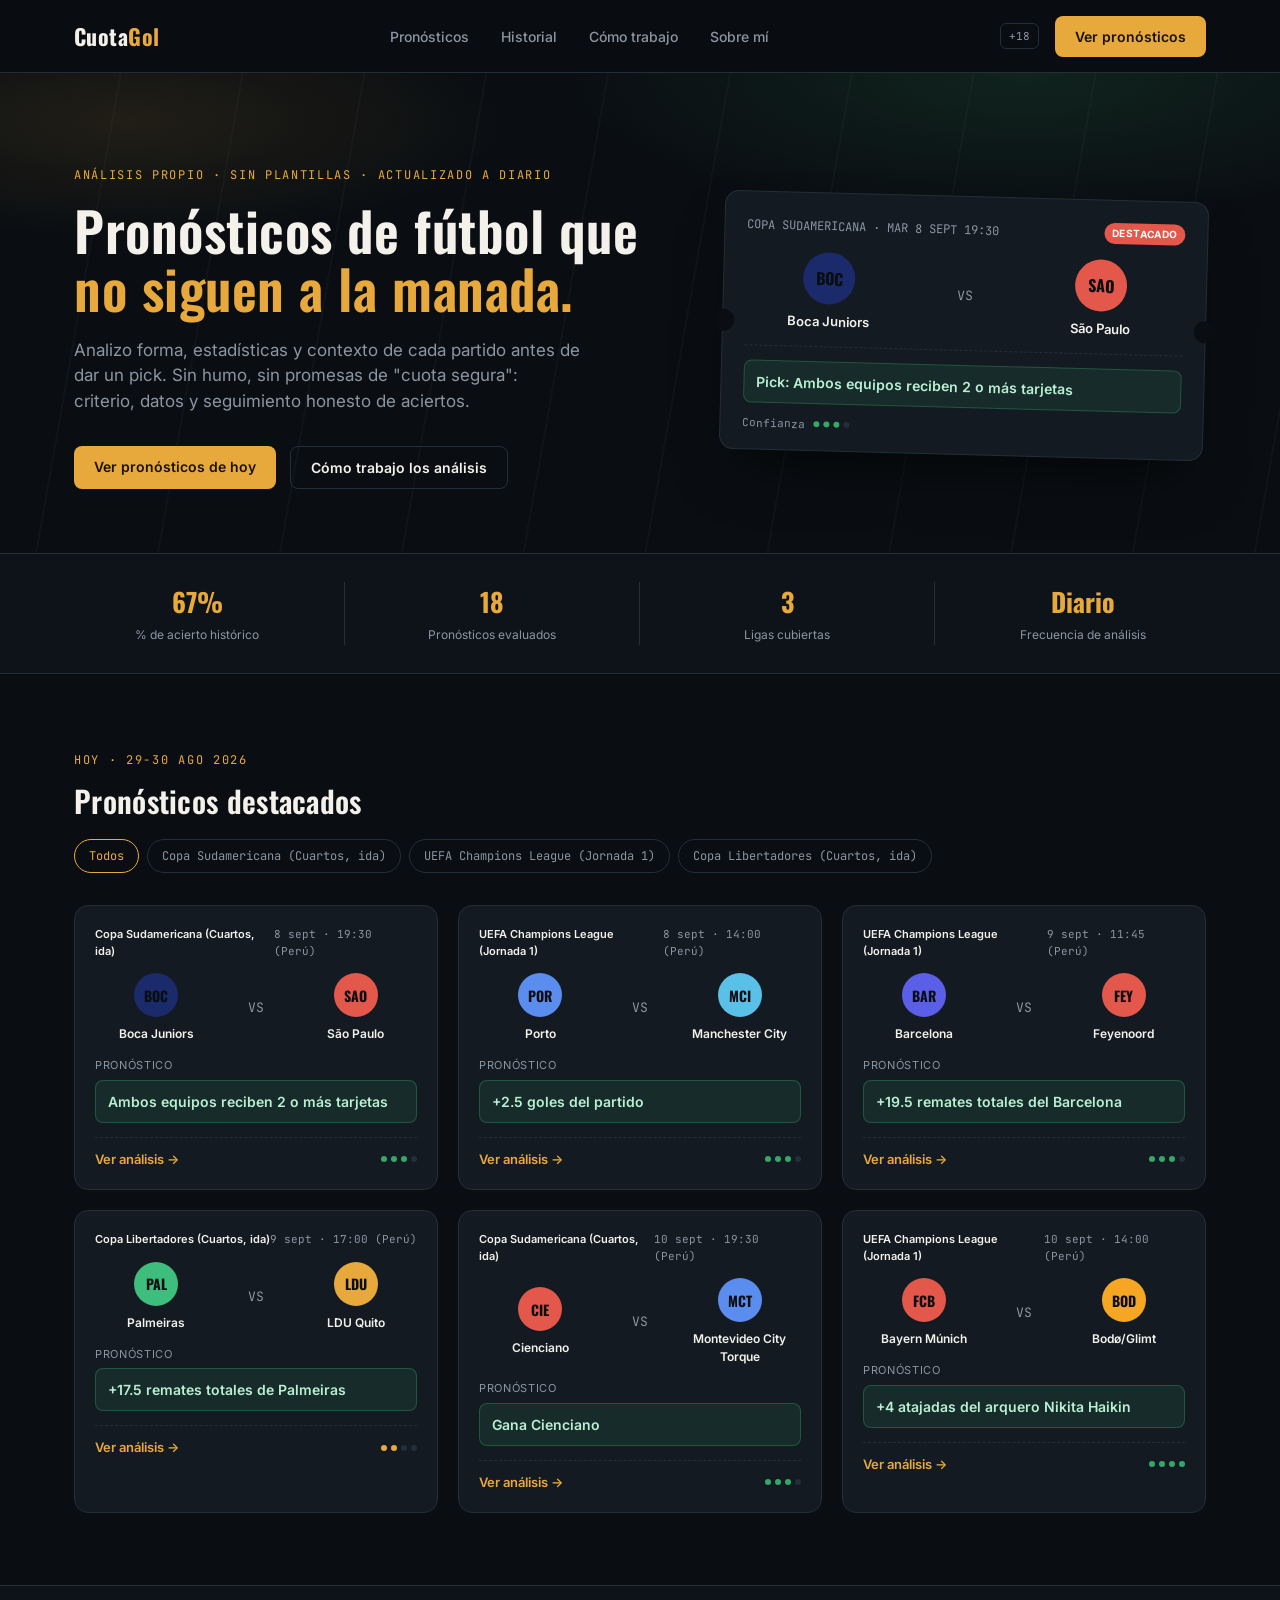
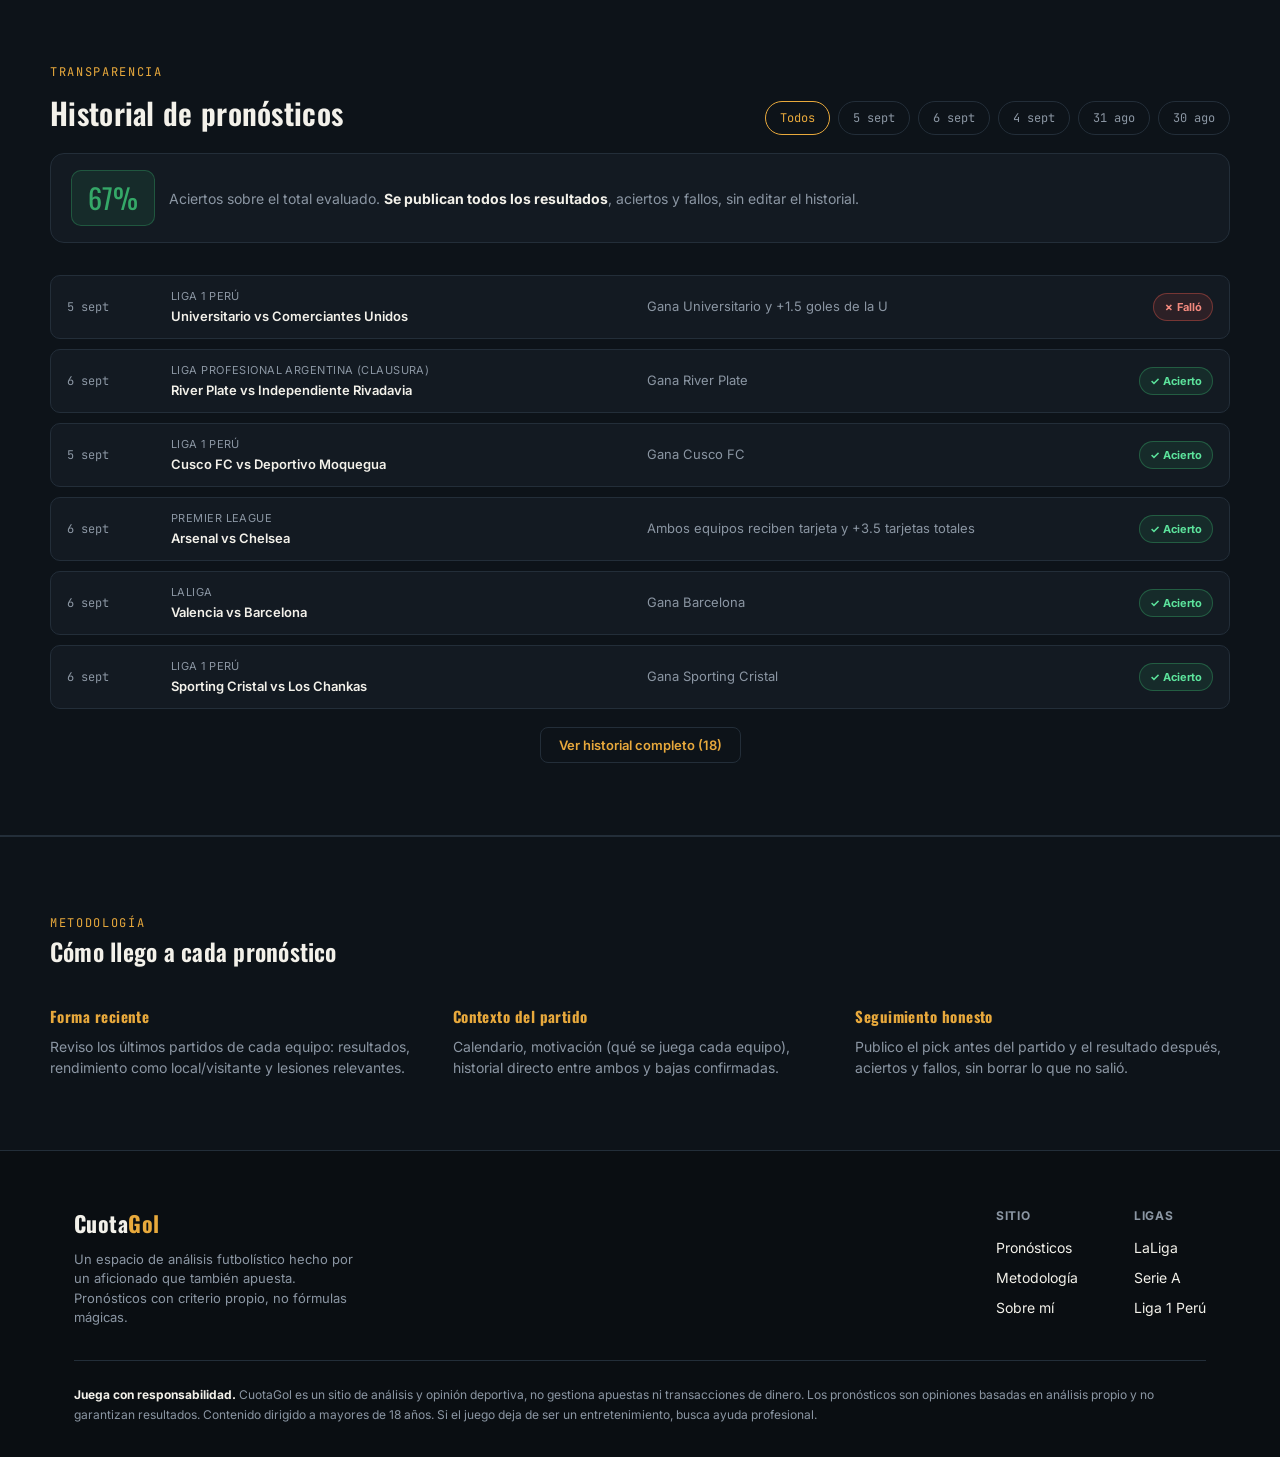
==== commit e538d3b1: "Add files via upload" ====
--- a/index.html
+++ b/index.html
@@ -510,22 +510,22 @@
 
     <div class="ticket">
       <div class="ticket-top">
-        <span>LIGA 1 PERÚ · SÁB 5 SEPT 20:30</span>
+        <span>COPA SUDAMERICANA · MAR 8 SEPT 19:30</span>
         <span class="ticket-hot">DESTACADO</span>
       </div>
       <div class="ticket-teams">
         <div class="team">
-          <div class="badge" style="background:#E8A93C">UNI</div>
-          <span>Universitario</span>
+          <div class="badge" style="background:#1B2A6B">BOC</div>
+          <span>Boca Juniors</span>
         </div>
         <span class="vs">VS</span>
         <div class="team">
-          <div class="badge" style="background:#3DBE7C">CU</div>
-          <span>Comerciantes Unidos</span>
+          <div class="badge" style="background:#E4574B">SAO</div>
+          <span>São Paulo</span>
         </div>
       </div>
       <div class="ticket-perf"></div>
-      <div class="ticket-pick">Pick: Gana Universitario y +1.5 goles de Universitario</div>
+      <div class="ticket-pick">Pick: Ambos equipos reciben 2 o más tarjetas</div>
       <div class="ticket-conf">
         Confianza
         <span class="conf-dots conf-high"><i class="on"></i><i class="on"></i><i class="on"></i><i></i></span>
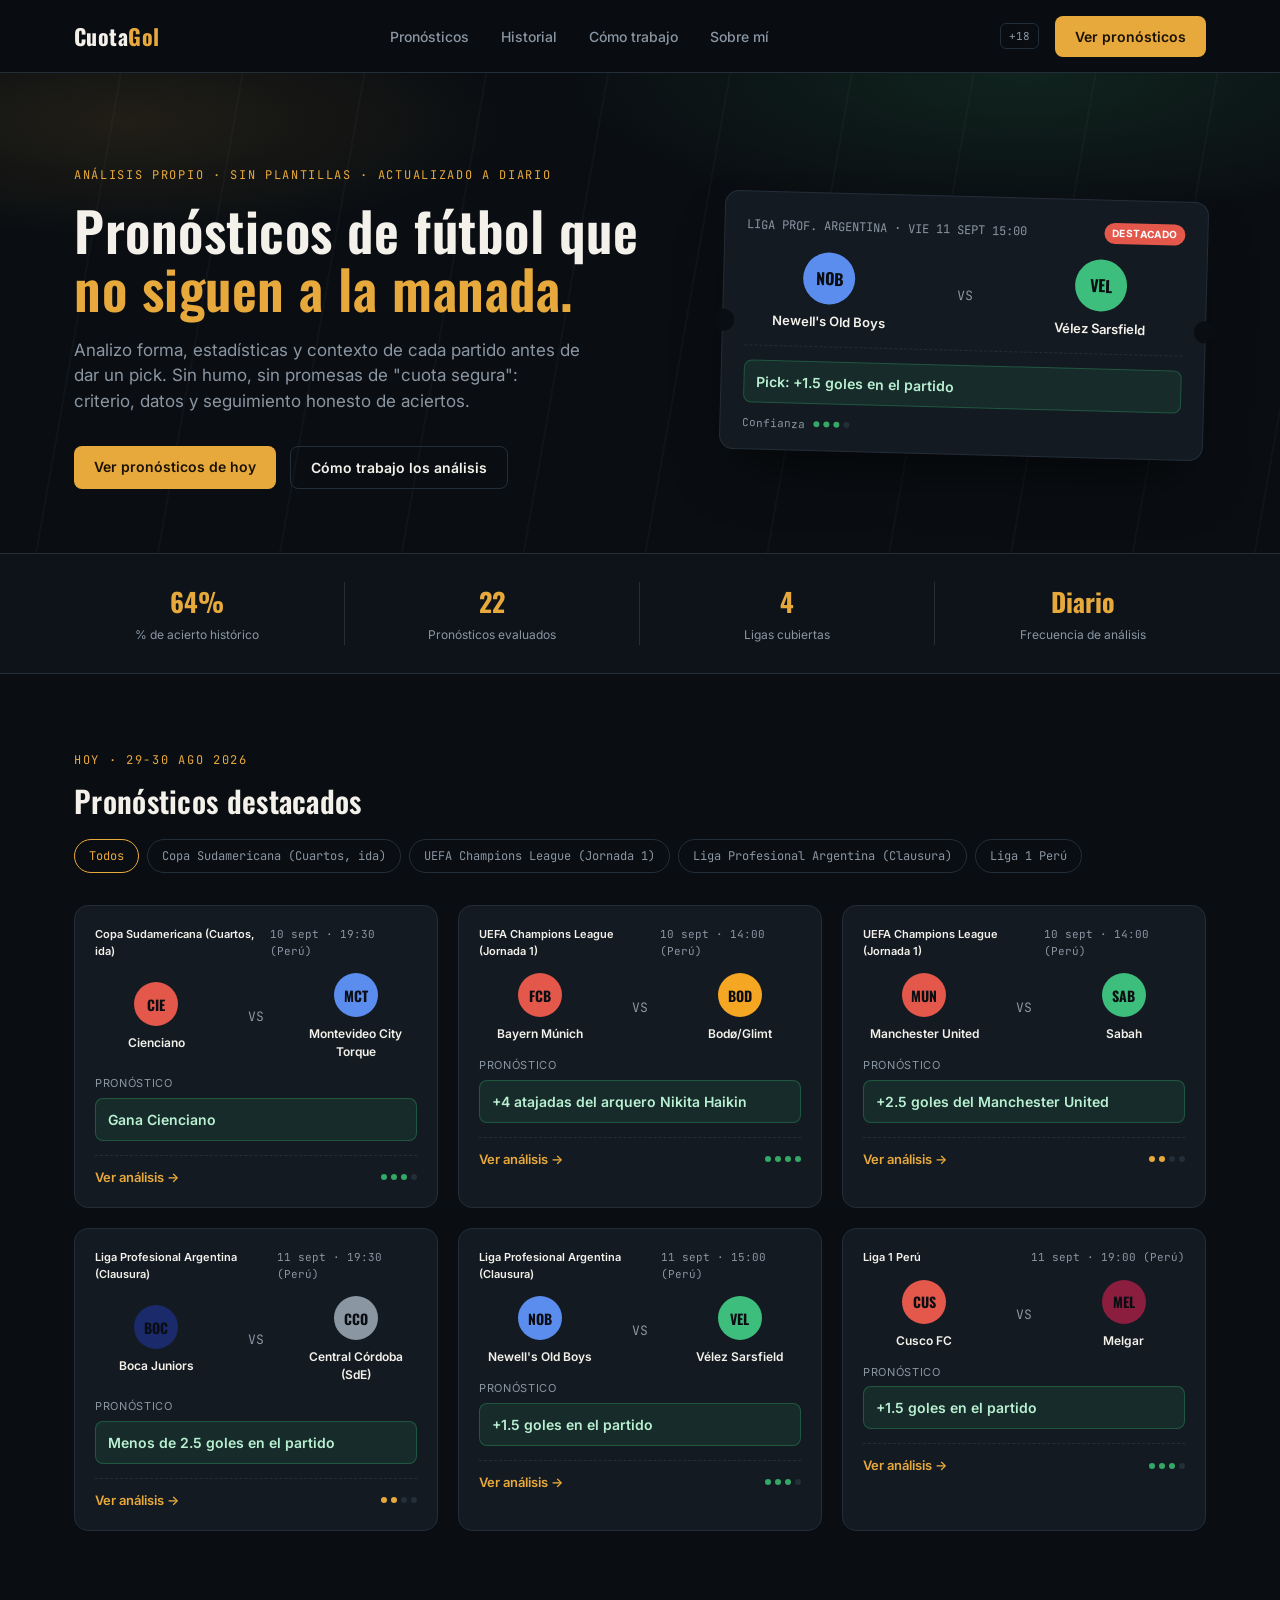
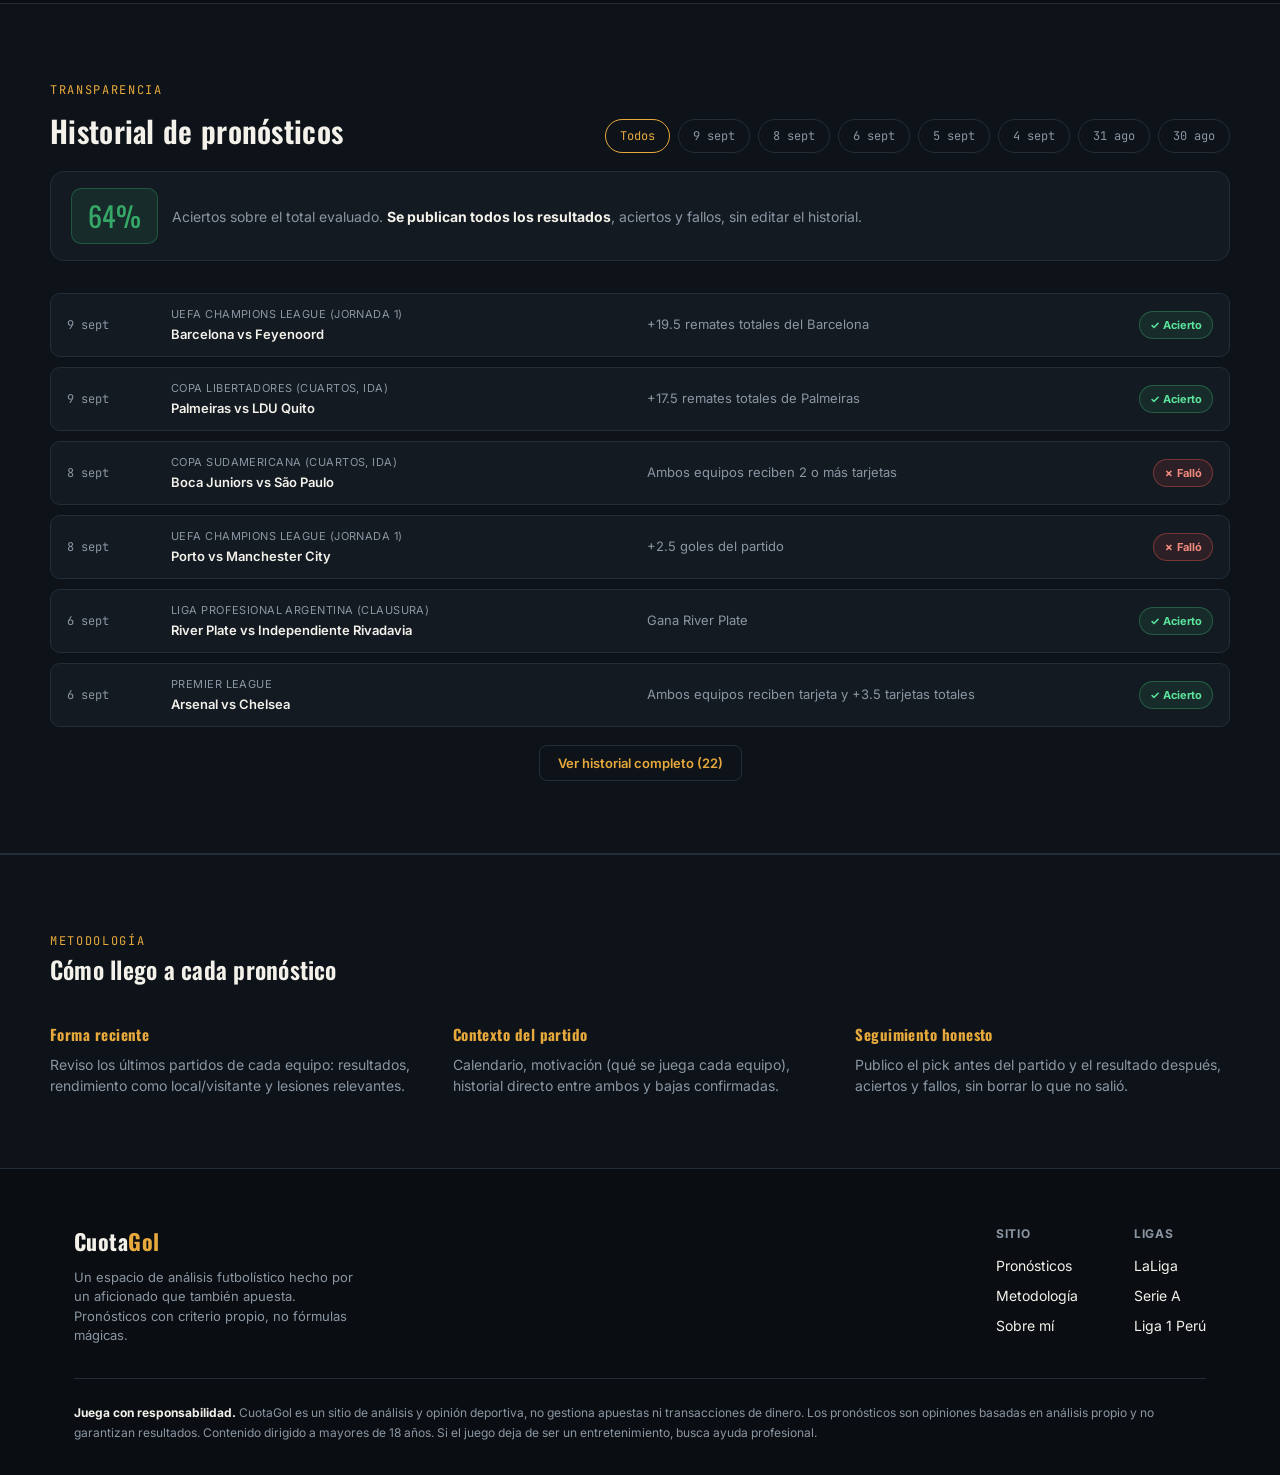
==== commit 36a58b5d: "Add files via upload" ====
--- a/index.html
+++ b/index.html
@@ -510,22 +510,22 @@
 
     <div class="ticket">
       <div class="ticket-top">
-        <span>COPA SUDAMERICANA · MAR 8 SEPT 19:30</span>
+        <span>LIGA PROF. ARGENTINA · VIE 11 SEPT 15:00</span>
         <span class="ticket-hot">DESTACADO</span>
       </div>
       <div class="ticket-teams">
         <div class="team">
-          <div class="badge" style="background:#1B2A6B">BOC</div>
-          <span>Boca Juniors</span>
+          <div class="badge" style="background:#5B8DEF">NOB</div>
+          <span>Newell's Old Boys</span>
         </div>
         <span class="vs">VS</span>
         <div class="team">
-          <div class="badge" style="background:#E4574B">SAO</div>
-          <span>São Paulo</span>
+          <div class="badge" style="background:#3DBE7C">VEL</div>
+          <span>Vélez Sarsfield</span>
         </div>
       </div>
       <div class="ticket-perf"></div>
-      <div class="ticket-pick">Pick: Ambos equipos reciben 2 o más tarjetas</div>
+      <div class="ticket-pick">Pick: +1.5 goles en el partido</div>
       <div class="ticket-conf">
         Confianza
         <span class="conf-dots conf-high"><i class="on"></i><i class="on"></i><i class="on"></i><i></i></span>
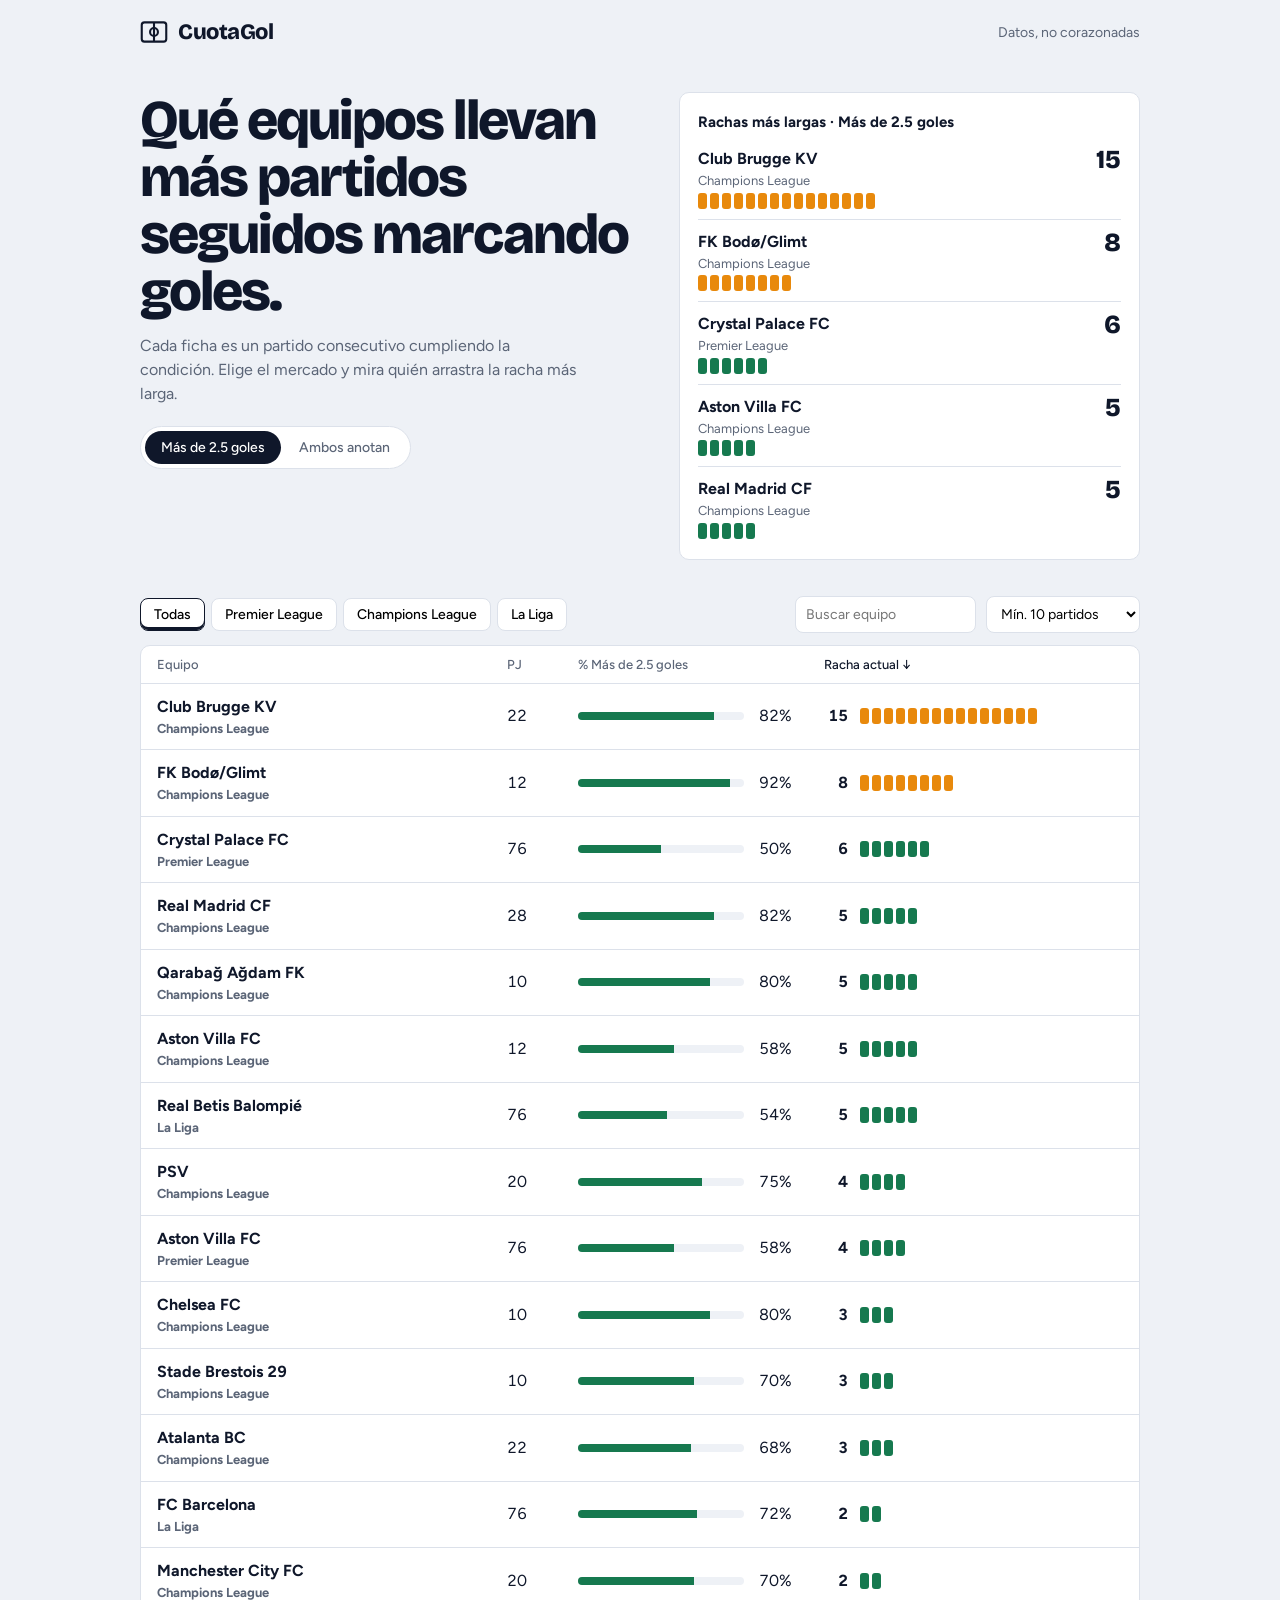
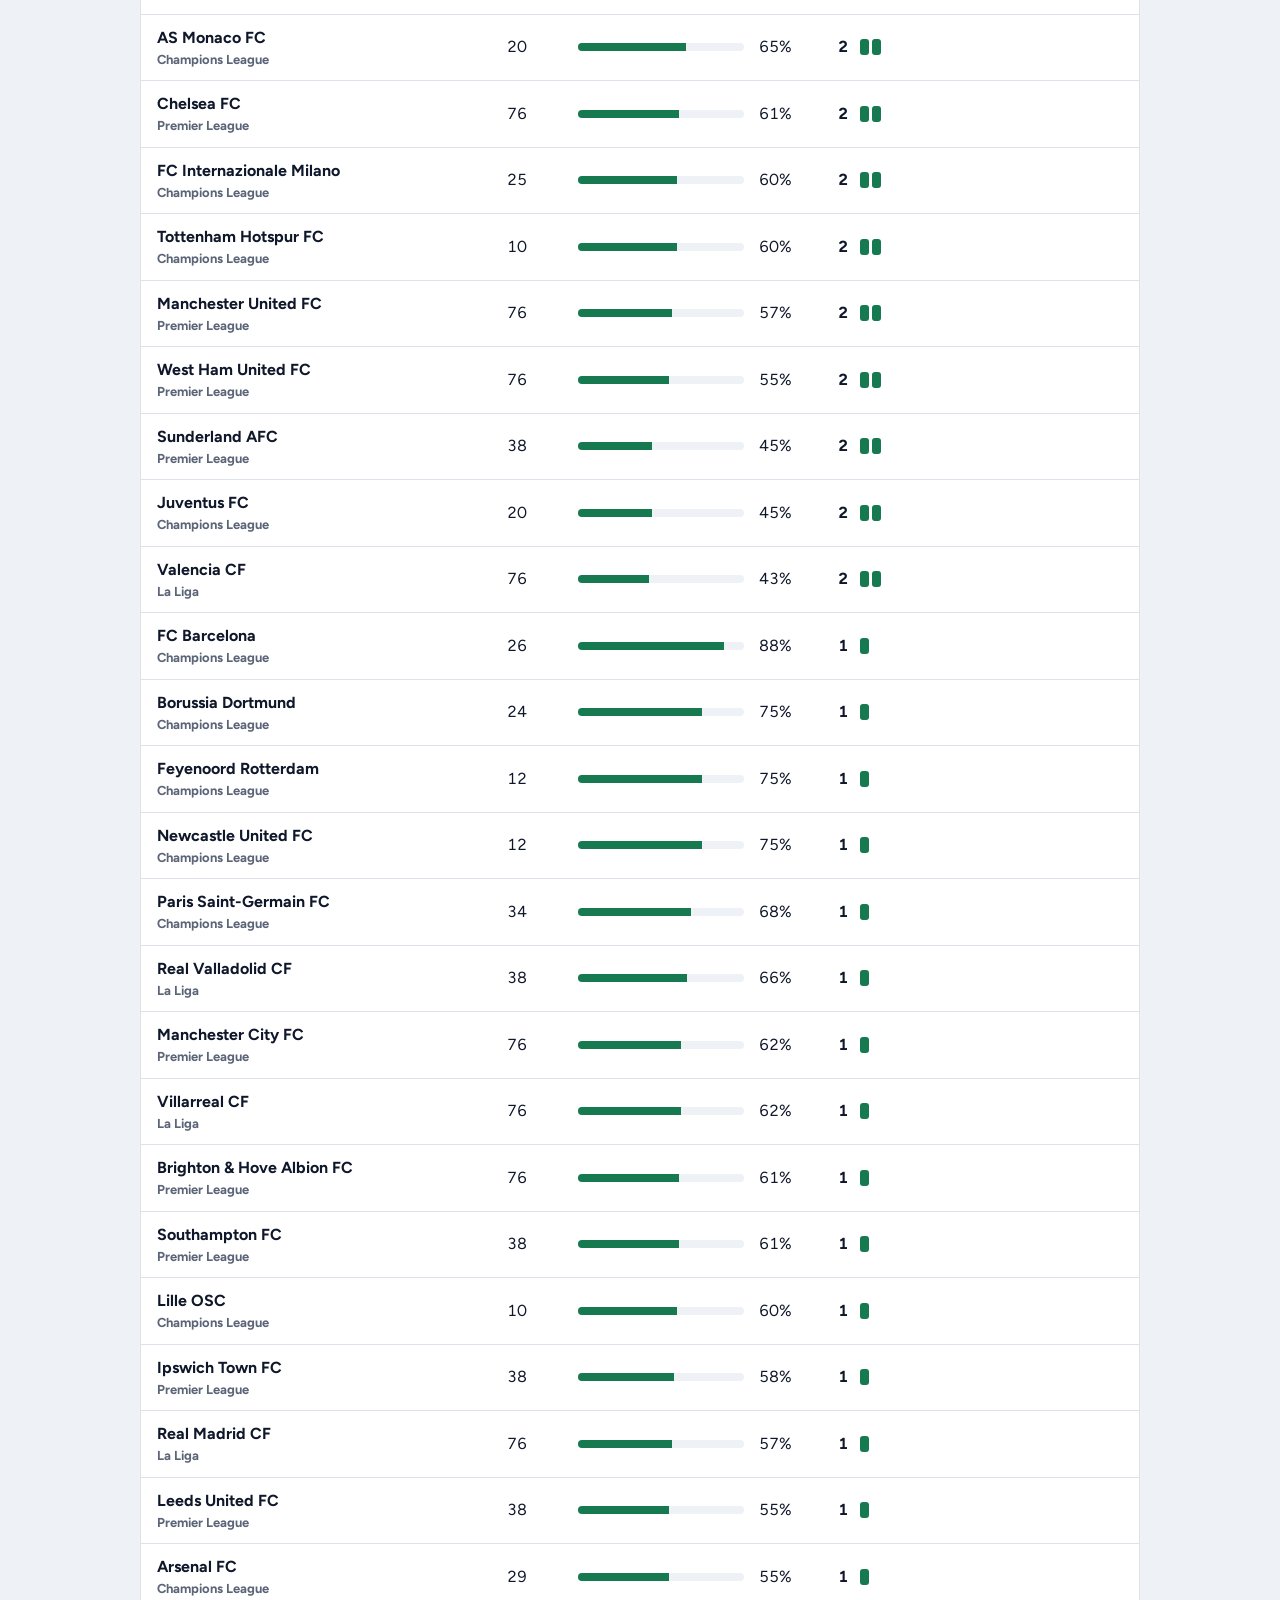
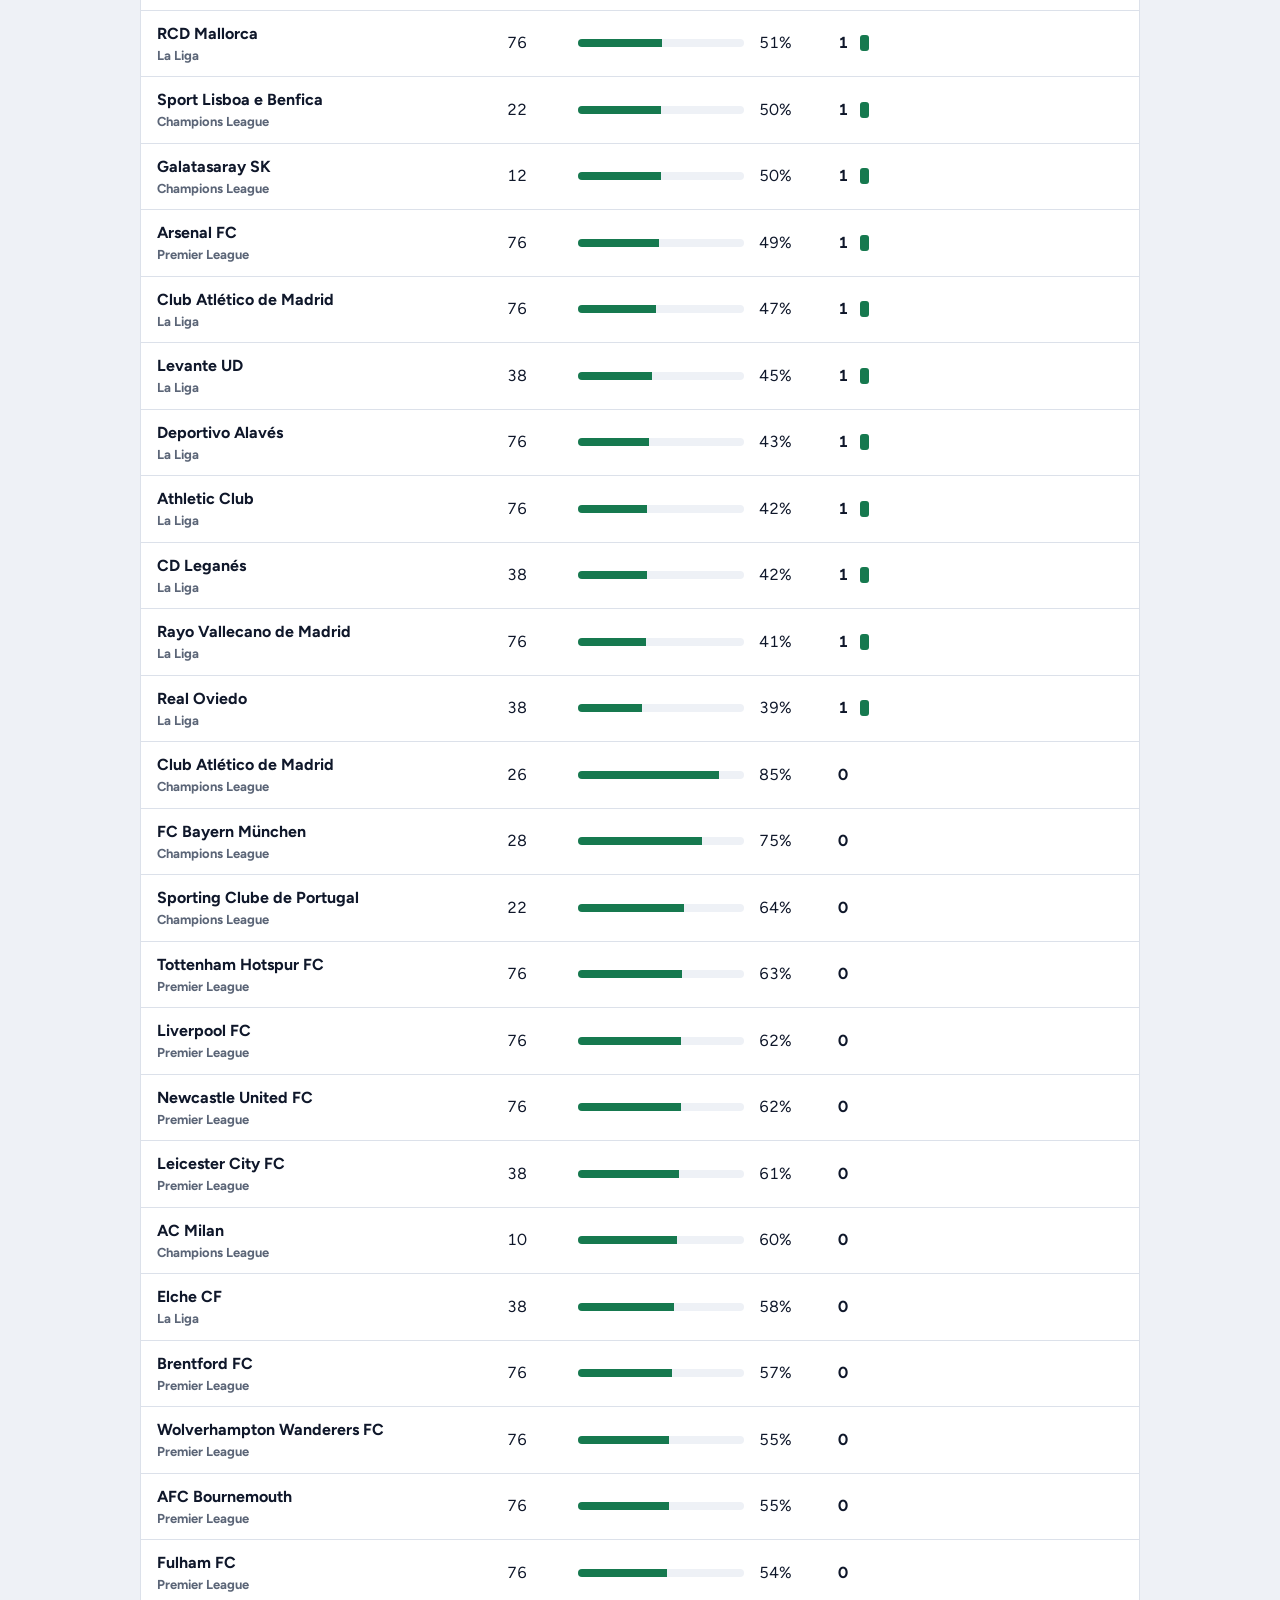
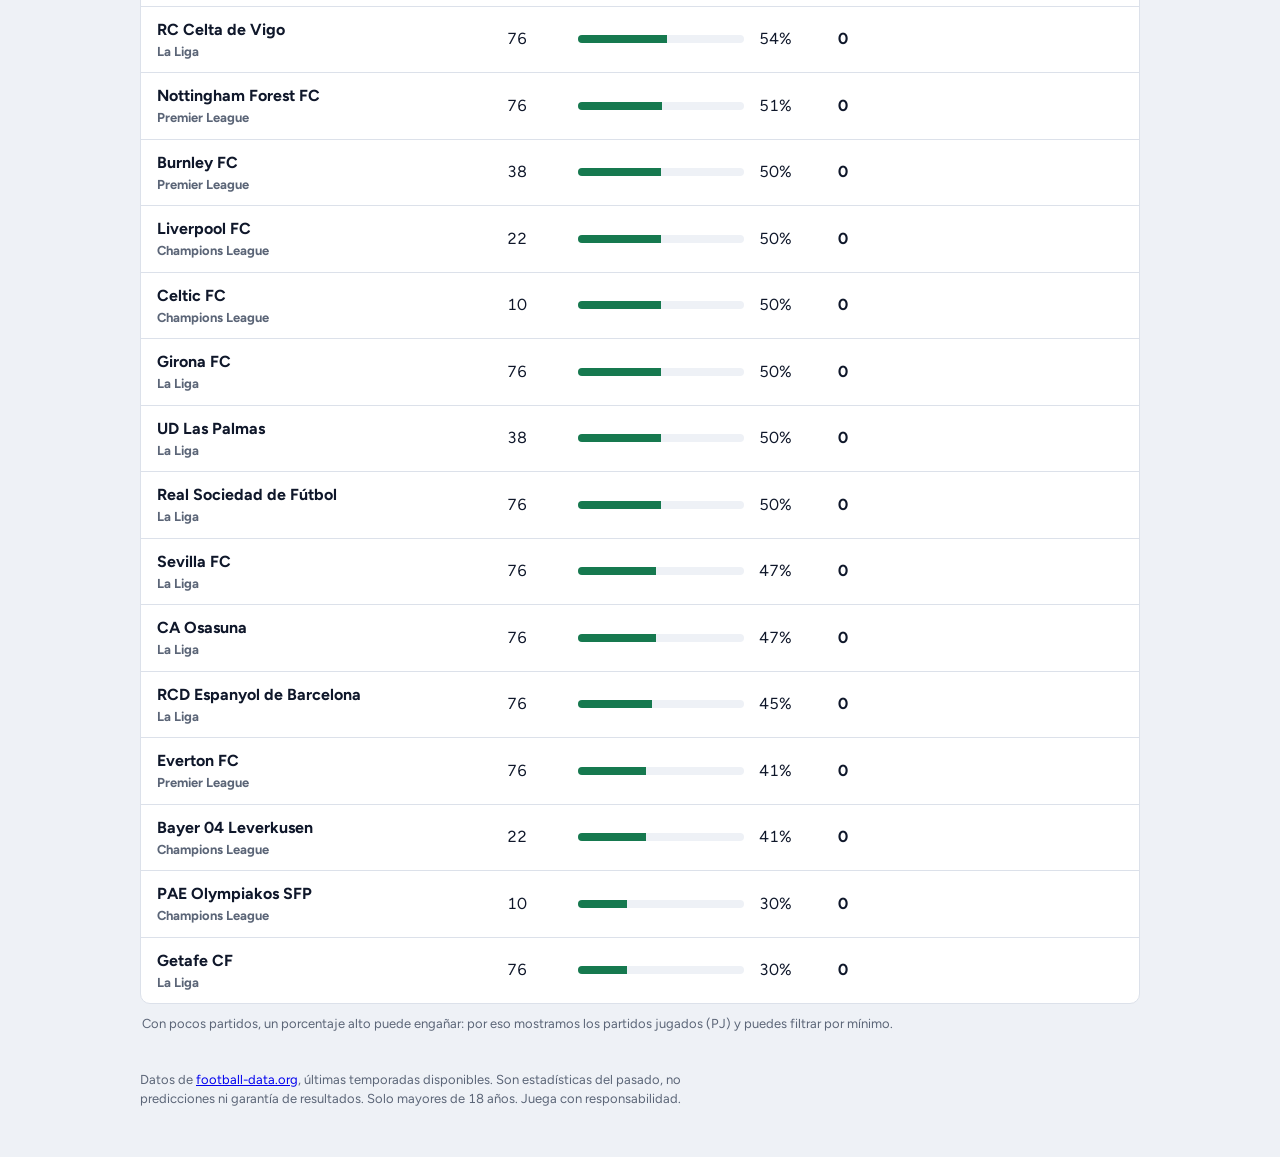
==== commit a08bbf17: "Add files via upload" ====
--- a/index.html
+++ b/index.html
@@ -1,647 +1,189 @@
 <!DOCTYPE html>
 <html lang="es">
 <head>
-<meta charset="UTF-8">
-<meta name="viewport" content="width=device-width, initial-scale=1.0">
-<title>CuotaGol — Pronósticos de fútbol con criterio propio</title>
-<meta name="description" content="Pronósticos de fútbol con análisis propio: LaLiga, Serie A, Bundesliga, Premier League, Champions League, Liga 1 Perú y más. Picks diarios con historial real de aciertos y fallos.">
-<link rel="canonical" href="https://josephsuarez29.github.io/CuotaGol/">
-<meta property="og:type" content="website">
-<meta property="og:title" content="CuotaGol — Pronósticos de fútbol con criterio propio">
-<meta property="og:description" content="Análisis y pronósticos de fútbol de varias ligas, con historial real de aciertos y fallos.">
-<meta property="og:url" content="https://josephsuarez29.github.io/CuotaGol/">
-<meta property="og:image" content="https://josephsuarez29.github.io/CuotaGol/og-image.png">
-<meta property="og:image:width" content="1200">
-<meta property="og:image:height" content="630">
-<meta name="twitter:card" content="summary_large_image">
-<meta name="twitter:image" content="https://josephsuarez29.github.io/CuotaGol/og-image.png">
-<meta name="robots" content="index, follow">
-<link rel="icon" href="favicon.ico" sizes="any">
-<link rel="icon" href="favicon-32.png" type="image/png" sizes="32x32">
-<link rel="apple-touch-icon" href="apple-touch-icon.png">
+<meta charset="utf-8">
+<meta name="viewport" content="width=device-width, initial-scale=1">
+<title>CuotaGol · Rachas y estadísticas de fútbol</title>
+<meta name="description" content="Rachas de más de 2.5 goles y ambos anotan por equipo en Premier League, La Liga y Champions League. Datos, no opiniones.">
+<link rel="icon" href="data:image/svg+xml,<svg xmlns='http://www.w3.org/2000/svg' viewBox='0 0 100 100'><text y='.9em' font-size='90'>⚽</text></svg>">
 <link rel="preconnect" href="https://fonts.googleapis.com">
-<link href="https://fonts.googleapis.com/css2?family=Oswald:wght@500;600;700&family=Inter:wght@400;500;600;700&family=JetBrains+Mono:wght@500;700&display=swap" rel="stylesheet">
+<link rel="preconnect" href="https://fonts.gstatic.com" crossorigin>
+<link href="https://fonts.googleapis.com/css2?family=Bricolage+Grotesque:wght@500;700;800&family=Figtree:wght@400;500;700&display=swap" rel="stylesheet">
 <style>
-  :root{
-    --bg: #0A0E12;
-    --bg-alt: #0D1319;
-    --surface: #131A22;
-    --surface-2: #182029;
-    --border: #232E39;
-    --text: #F3F1EA;
-    --text-muted: #8B96A3;
-    --amber: #E8A93C;
-    --amber-soft: rgba(232,169,60,0.12);
-    --pitch: #35A868;
-    --pitch-soft: rgba(53,168,104,0.12);
-    --danger: #E4574B;
-    --radius: 14px;
-    --display: 'Oswald', sans-serif;
-    --body: 'Inter', sans-serif;
-    --mono: 'JetBrains Mono', monospace;
-  }
-
-  *{ box-sizing:border-box; margin:0; padding:0; }
-  html{ scroll-behavior:smooth; }
-
-  body{
-    background:var(--bg);
-    color:var(--text);
-    font-family:var(--body);
-    line-height:1.5;
-    -webkit-font-smoothing:antialiased;
-  }
-
-  a{ color:inherit; text-decoration:none; }
-  ul{ list-style:none; }
-  img{ max-width:100%; display:block; }
-
-  :focus-visible{
-    outline:2px solid var(--amber);
-    outline-offset:3px;
-    border-radius:4px;
-  }
-
-  .wrap{
-    max-width:1180px;
-    margin:0 auto;
-    padding:0 24px;
-  }
-
-  .eyebrow{
-    font-family:var(--mono);
-    font-size:12px;
-    letter-spacing:0.14em;
-    text-transform:uppercase;
-    color:var(--amber);
-  }
-
-  h1,h2,h3{ font-family:var(--display); font-weight:600; letter-spacing:0.01em; }
-
-  /* ---------- Header ---------- */
-  header{
-    position:sticky; top:0; z-index:50;
-    background:rgba(10,14,18,0.85);
-    backdrop-filter:blur(10px);
-    border-bottom:1px solid var(--border);
-  }
-  .nav{
-    display:flex; align-items:center; justify-content:space-between;
-    height:72px;
-  }
-  .logo{
-    font-family:var(--display);
-    font-size:22px;
-    font-weight:700;
-    letter-spacing:0.02em;
-  }
-  .logo span{ color:var(--amber); }
-  .nav-links{
-    display:flex; gap:32px;
-    font-size:14px; font-weight:500;
-    color:var(--text-muted);
-  }
-  .nav-links a:hover{ color:var(--text); }
-  .nav-right{ display:flex; align-items:center; gap:16px; }
-  .age-badge{
-    font-family:var(--mono);
-    font-size:11px;
-    color:var(--text-muted);
-    border:1px solid var(--border);
-    padding:4px 8px;
-    border-radius:6px;
-  }
-  .btn{
-    font-family:var(--body);
-    font-weight:600;
-    font-size:14px;
-    padding:10px 20px;
-    border-radius:8px;
-    border:none;
-    cursor:pointer;
-    transition:transform .15s ease, box-shadow .15s ease;
-  }
-  .btn-primary{
-    background:var(--amber);
-    color:#1A1204;
-  }
-  .btn-primary:hover{ transform:translateY(-1px); box-shadow:0 6px 20px rgba(232,169,60,0.25); }
-  .nav-toggle{ display:none; background:none; border:none; color:var(--text); font-size:24px; cursor:pointer; }
-
-  /* ---------- Hero ---------- */
-  .hero{
-    position:relative;
-    overflow:hidden;
-    padding:88px 0 64px;
-    background:
-      radial-gradient(ellipse 60% 50% at 80% 0%, rgba(53,168,104,0.14), transparent 60%),
-      radial-gradient(ellipse 50% 40% at 10% 10%, rgba(232,169,60,0.10), transparent 60%),
-      var(--bg);
-    border-bottom:1px solid var(--border);
-  }
-  .hero::before{
-    /* subtle pitch line pattern */
-    content:"";
-    position:absolute; inset:0;
-    background-image: repeating-linear-gradient(
-      100deg,
-      transparent 0,
-      transparent 118px,
-      rgba(255,255,255,0.025) 118px,
-      rgba(255,255,255,0.025) 120px
-    );
-    pointer-events:none;
-  }
-  .hero-grid{
-    position:relative;
-    display:grid;
-    grid-template-columns:1.1fr 0.9fr;
-    gap:56px;
-    align-items:center;
-  }
-  .hero h1{
-    font-size:clamp(34px, 4.6vw, 54px);
-    line-height:1.08;
-    margin:16px 0 20px;
-  }
-  .hero h1 em{ font-style:normal; color:var(--amber); }
-  .hero p{
-    color:var(--text-muted);
-    font-size:17px;
-    max-width:46ch;
-    margin-bottom:32px;
-  }
-  .hero-cta{ display:flex; gap:14px; flex-wrap:wrap; }
-  .btn-ghost{
-    background:transparent;
-    color:var(--text);
-    border:1px solid var(--border);
-  }
-  .btn-ghost:hover{ border-color:var(--text-muted); }
-
-  /* ---------- Ticket (signature element) ---------- */
-  .ticket{
-    position:relative;
-    background:var(--surface);
-    border:1px solid var(--border);
-    border-radius:var(--radius);
-    padding:22px 22px 18px;
-    box-shadow:0 30px 60px -20px rgba(0,0,0,0.6);
-    transform:rotate(1.5deg);
-  }
-  .ticket::before, .ticket::after{
-    content:"";
-    position:absolute;
-    width:22px; height:22px;
-    background:var(--bg);
-    border-radius:50%;
-    top:50%; transform:translateY(-50%);
-  }
-  .ticket::before{ left:-11px; }
-  .ticket::after{ right:-11px; }
-  .ticket-perf{
-    border-top:1px dashed var(--border);
-    margin:14px 0;
-    position:relative;
-  }
-  .ticket-top{
-    display:flex; justify-content:space-between; align-items:center;
-    font-family:var(--mono); font-size:12px; color:var(--text-muted);
-  }
-  .ticket-hot{
-    background:var(--danger); color:#fff;
-    font-family:var(--body); font-weight:700; font-size:10px;
-    padding:3px 8px; border-radius:20px; letter-spacing:0.04em;
-  }
-  .ticket-teams{
-    display:flex; align-items:center; justify-content:space-between;
-    margin:16px 0 6px;
-  }
-  .team{ display:flex; flex-direction:column; align-items:center; gap:8px; width:38%; }
-  .badge{
-    width:52px; height:52px; border-radius:50%;
-    display:flex; align-items:center; justify-content:center;
-    font-family:var(--display); font-weight:700; font-size:16px; color:#0A0E12;
-  }
-  .team span{ font-size:13px; font-weight:600; text-align:center; }
-  .vs{ font-family:var(--mono); color:var(--text-muted); font-size:13px; }
-  .ticket-pick{
-    background:var(--pitch-soft);
-    border:1px solid rgba(53,168,104,0.35);
-    border-radius:8px;
-    padding:10px 12px;
-    font-size:14px; font-weight:600;
-    color:#B9F0D2;
-  }
-  .ticket-conf{
-    display:flex; align-items:center; gap:8px;
-    margin-top:12px;
-    font-family:var(--mono); font-size:11px; color:var(--text-muted);
-  }
-  .conf-dots{ display:flex; gap:4px; }
-  .conf-dots i{ width:6px; height:6px; border-radius:50%; background:var(--border); display:block; }
-  .conf-dots i.on{ background:var(--amber); } /* color por defecto, p. ej. el ticket destacado del hero */
-  .conf-dots.conf-high i.on{ background:var(--pitch); }   /* confianza 3-4: verde */
-  .conf-dots.conf-mid i.on{ background:var(--amber); }    /* confianza 2: ámbar */
-  .conf-dots.conf-low i.on{ background:var(--danger); }   /* confianza 1: rojizo, pick más arriesgado */
-
-  /* ---------- Stats strip ---------- */
-  .stats{
-    border-bottom:1px solid var(--border);
-    background:var(--bg-alt);
-  }
-  .stats-grid{
-    display:grid; grid-template-columns:repeat(4,1fr);
-    padding:28px 0;
-  }
-  .stat{ text-align:center; border-right:1px solid var(--border); }
-  .stat:last-child{ border-right:none; }
-  .stat b{
-    font-family:var(--display); font-size:26px; color:var(--amber); display:block;
-  }
-  .stat span{ font-size:12px; color:var(--text-muted); }
-
-  /* ---------- Predictions section ---------- */
-  .section{ padding:72px 0; }
-  .section-head{
-    display:flex; justify-content:space-between; align-items:flex-end;
-    margin-bottom:32px; flex-wrap:wrap; gap:16px;
-  }
-  .section-head h2{ font-size:30px; margin-top:8px; }
-  .filters{ display:flex; gap:8px; flex-wrap:wrap; }
-  .filter{
-    font-family:var(--mono); font-size:12px;
-    padding:7px 14px; border-radius:20px;
-    border:1px solid var(--border); color:var(--text-muted);
-    cursor:pointer; transition:all .15s ease;
-  }
-  .filter.active, .filter:hover{ border-color:var(--amber); color:var(--amber); }
-
-  .grid{
-    display:grid;
-    grid-template-columns:repeat(3, 1fr);
-    gap:20px;
-  }
-
-  /* ---------- Skeleton de carga ---------- */
-  @keyframes skeleton-shimmer{
-    0%{ background-position:100% 50%; }
-    100%{ background-position:0 50%; }
-  }
-  .skeleton{
-    background:linear-gradient(90deg, var(--surface) 25%, var(--surface-2) 37%, var(--surface) 63%);
-    background-size:400% 100%;
-    animation:skeleton-shimmer 1.4s ease infinite;
-    border:1px solid var(--border);
-  }
-  .skeleton-card{ height:230px; border-radius:var(--radius); }
-  .skeleton-row{ height:58px; border-radius:10px; margin-bottom:10px; }
-
-  @media (prefers-reduced-motion: reduce){
-    .skeleton{ animation:none; }
-  }
-
-  .card{
-    background:var(--surface);
-    border:1px solid var(--border);
-    border-radius:var(--radius);
-    padding:20px;
-    opacity:0; transform:translateY(16px);
-    transition:opacity .5s ease, transform .5s ease, border-color .2s ease;
-  }
-  .card.visible{ opacity:1; transform:translateY(0); }
-  .card:hover{ border-color:#324150; }
-
-  .card-league{
-    display:flex; justify-content:space-between; align-items:center;
-    font-family:var(--mono); font-size:11px; color:var(--text-muted);
-    margin-bottom:14px;
-  }
-  .card-league b{ color:var(--text); font-weight:600; font-family:var(--body); }
-
-  .card .ticket-teams{ margin:6px 0 14px; }
-  .card .badge{ width:44px; height:44px; font-size:14px; }
-  .card .team span{ font-size:12px; }
-
-  .card-pick-label{
-    font-size:11px; color:var(--text-muted); text-transform:uppercase; letter-spacing:0.06em; margin-bottom:6px;
-  }
-  .card-pick{
-    background:var(--pitch-soft);
-    border:1px solid rgba(53,168,104,0.35);
-    border-radius:8px;
-    padding:10px 12px;
-    font-size:14px; font-weight:600;
-    color:#B9F0D2;
-    margin-bottom:14px;
-  }
-
-  .card-foot{
-    display:flex; justify-content:space-between; align-items:center;
-    padding-top:12px; border-top:1px dashed var(--border);
-  }
-  .card-link{ font-size:13px; font-weight:600; color:var(--amber); }
-  .card-link:hover{ text-decoration:underline; }
-
-  .ad-slot{
-    grid-column:1 / -1;
-    border:1px dashed var(--border);
-    border-radius:var(--radius);
-    padding:26px;
-    text-align:center;
-    color:var(--text-muted);
-    font-family:var(--mono);
-    font-size:12px;
-    background:var(--bg-alt);
-  }
-
-  /* ---------- Historial ---------- */
-  .historial{
-    background:var(--bg-alt);
-    border-top:1px solid var(--border);
-    border-bottom:1px solid var(--border);
-  }
-  .historial-summary{
-    display:flex; align-items:center; gap:14px;
-    margin:18px 0 32px;
-    padding:16px 20px;
-    background:var(--surface);
-    border:1px solid var(--border);
-    border-radius:var(--radius);
-    flex-wrap:wrap;
-  }
-  .historial-badge{
-    font-family:var(--display); font-size:28px; color:var(--pitch);
-    background:var(--pitch-soft);
-    border:1px solid rgba(53,168,104,0.35);
-    border-radius:10px;
-    padding:6px 16px;
-  }
-  .historial-summary p{ color:var(--text-muted); font-size:14px; }
-  .historial-summary strong{ color:var(--text); }
-
-  .hist-list{ display:flex; flex-direction:column; gap:10px; }
-  .hist-row{
-    display:grid;
-    grid-template-columns:90px 1fr 1fr 90px;
-    gap:14px;
-    align-items:center;
-    background:var(--surface);
-    border:1px solid var(--border);
-    border-radius:10px;
-    padding:12px 16px;
-    font-size:13px;
-  }
-  .hist-date{ font-family:var(--mono); color:var(--text-muted); font-size:12px; }
-  .hist-league{ color:var(--text-muted); font-size:11px; text-transform:uppercase; letter-spacing:0.04em; margin-bottom:2px; }
-  .hist-match{ font-weight:600; }
-  .hist-pick{ color:var(--text-muted); }
-  .hist-result{
-    justify-self:end;
-    font-family:var(--body); font-weight:700; font-size:11px;
-    padding:5px 10px; border-radius:20px;
-    text-align:center;
-  }
-  .hist-result.acierto{ background:var(--pitch-soft); color:#5CE39C; border:1px solid rgba(53,168,104,0.4); }
-  .hist-result.fallo{ background:rgba(228,87,75,0.12); color:#F2897E; border:1px solid rgba(228,87,75,0.4); }
-
-  .hist-toggle{
-    display:block; margin:18px auto 0;
-    font-family:var(--body); font-weight:600; font-size:13px;
-    background:transparent; color:var(--amber);
-    border:1px solid var(--border); border-radius:8px;
-    padding:9px 18px; cursor:pointer;
-    transition:border-color .15s ease;
-  }
-  .hist-toggle:hover{ border-color:var(--amber); }
-
-  @media (max-width:600px){
-    .hist-row{ grid-template-columns:1fr; gap:6px; }
-    .hist-result{ justify-self:start; }
-  }
-
-  /* ---------- How it works ---------- */
-  .how{
-    background:var(--bg-alt);
-    border-top:1px solid var(--border);
-    border-bottom:1px solid var(--border);
-  }
-  .how-grid{
-    display:grid; grid-template-columns:repeat(3,1fr); gap:28px;
-    margin-top:36px;
-  }
-  .how-card b{
-    font-family:var(--display); font-size:15px; color:var(--amber);
-    display:block; margin-bottom:8px; letter-spacing:0.03em;
-  }
-  .how-card p{ color:var(--text-muted); font-size:14px; }
-
-  /* ---------- Footer ---------- */
-  footer{ padding:56px 0 32px; }
-  .footer-top{
-    display:flex; justify-content:space-between; gap:40px; flex-wrap:wrap;
-    padding-bottom:32px; border-bottom:1px solid var(--border);
-  }
-  .footer-brand p{ color:var(--text-muted); font-size:13px; max-width:36ch; margin-top:10px; }
-  .footer-cols{ display:flex; gap:56px; flex-wrap:wrap; }
-  .footer-col h4{ font-size:12px; color:var(--text-muted); text-transform:uppercase; letter-spacing:0.06em; margin-bottom:12px; }
-  .footer-col a{ display:block; font-size:14px; color:var(--text); margin-bottom:9px; }
-  .footer-col a:hover{ color:var(--amber); }
-
-  .disclaimer{
-    margin-top:24px;
-    font-size:12px;
-    color:var(--text-muted);
-    line-height:1.7;
-  }
-  .disclaimer strong{ color:var(--text); }
-
-  @media (prefers-reduced-motion: reduce){
-    .card{ transition:none; opacity:1; transform:none; }
-    html{ scroll-behavior:auto; }
-  }
-
-  @media (max-width: 880px){
-    .nav-links{ display:none; }
-    .nav-toggle{ display:block; }
-    .hero-grid{ grid-template-columns:1fr; }
-    .ticket{ transform:none; max-width:360px; }
-    .stats-grid{ grid-template-columns:repeat(2,1fr); }
-    .stat{ border-right:none; border-bottom:1px solid var(--border); padding-bottom:14px; margin-bottom:10px; }
-    .grid{ grid-template-columns:1fr; }
-    .how-grid{ grid-template-columns:1fr; }
-    .footer-top{ flex-direction:column; }
-  }
-
-  @media (min-width:881px) and (max-width:1080px){
-    .grid{ grid-template-columns:repeat(2,1fr); }
-  }
+:root{--bg:#EEF1F6;--surf:#fff;--ink:#0F172A;--mut:#5B6577;--line:#DCE1EA;--over:#16794F;--btts:#3454D1;--hot:#E8890C;--r:10px}
+*{box-sizing:border-box}
+html{color-scheme:light}
+body{margin:0;background:var(--bg);color:var(--ink);font:400 16px/1.5 Figtree,system-ui,sans-serif;font-variant-numeric:tabular-nums}
+.wrap{max-width:1040px;margin:0 auto;padding:0 20px}
+header.top{display:flex;align-items:center;justify-content:space-between;padding:18px 0}
+.brand{display:flex;align-items:center;gap:10px;font:800 22px Bricolage Grotesque,sans-serif;letter-spacing:-.02em}
+.brand svg{width:28px;height:28px}
+.tag{font-size:14px;color:var(--mut)}
+.hero{display:grid;grid-template-columns:1.1fr 1fr;gap:32px;padding:28px 0 36px;align-items:start}
+h1{font:800 clamp(34px,5.4vw,56px)/1.02 Bricolage Grotesque,sans-serif;letter-spacing:-.035em;margin:0 0 14px}
+.lead{color:var(--mut);max-width:44ch;margin:0 0 20px}
+.seg{display:inline-flex;background:var(--surf);border:1px solid var(--line);border-radius:999px;padding:4px;gap:2px}
+.seg button{border:0;background:none;font:500 14px Figtree,sans-serif;padding:8px 16px;border-radius:999px;cursor:pointer;color:var(--mut)}
+.seg button[aria-pressed=true]{background:var(--ink);color:#fff}
+button:focus-visible,select:focus-visible,input:focus-visible{outline:3px solid var(--btts);outline-offset:2px}
+.panel{background:var(--surf);border:1px solid var(--line);border-radius:var(--r)}
+.top6{padding:6px 18px 10px}
+.top6 h2{font:700 15px Figtree,sans-serif;margin:14px 0 6px}
+.top6 ol{list-style:none;margin:0;padding:0}
+.top6 li{display:grid;grid-template-columns:1fr auto;gap:2px 12px;padding:10px 0;border-top:1px solid var(--line)}
+.top6 li:first-child{border-top:0}
+.nm{font-weight:700}.lg{color:var(--mut);font-size:13px}
+.big{font:800 26px Bricolage Grotesque,sans-serif;text-align:right;line-height:1}
+.top6 .pips{grid-column:1/-1}
+.pips{display:flex;flex-wrap:wrap;gap:3px;align-items:center}
+.pips i{width:9px;height:16px;border-radius:3px;background:var(--c)}
+.pips.hot i{background:var(--hot)}
+.pips b{font-size:12px;color:var(--mut);margin-left:3px}
+.controls{display:flex;flex-wrap:wrap;gap:12px;align-items:center;justify-content:space-between;margin-bottom:12px}
+.tabs{display:flex;gap:6px;flex-wrap:wrap}
+.tabs button{border:1px solid var(--line);background:var(--surf);border-radius:8px;padding:7px 13px;font:500 14px Figtree,sans-serif;cursor:pointer}
+.tabs button[aria-pressed=true]{border-color:var(--ink);box-shadow:inset 0 -3px 0 var(--ink)}
+.filters{display:flex;gap:10px;flex-wrap:wrap}
+.filters input,.filters select{font:400 14px Figtree,sans-serif;padding:8px 10px;border:1px solid var(--line);border-radius:8px;background:var(--surf)}
+.tablebox{overflow-x:auto}
+table{width:100%;border-collapse:collapse;min-width:620px}
+th,td{padding:11px 16px;text-align:left;border-bottom:1px solid var(--line)}
+tr:last-child td{border-bottom:0}
+th{font:500 13px Figtree,sans-serif;color:var(--mut);white-space:nowrap}
+th button{all:unset;cursor:pointer}
+th button:focus-visible{outline:3px solid var(--btts)}
+th[aria-sort]{color:var(--ink)}
+td.n{font-weight:700}
+.pct{display:flex;align-items:center;gap:10px;min-width:150px}
+.bar{flex:1;height:8px;background:var(--bg);border-radius:4px;overflow:hidden}
+.bar span{display:block;height:100%;background:var(--c)}
+.pct em{font-style:normal;width:38px;text-align:right}
+.rc{display:flex;align-items:center;gap:12px}
+.rc strong{width:24px;text-align:right}
+.note{color:var(--mut);font-size:13px;margin:10px 2px 0}
+footer{padding:36px 0 48px;color:var(--mut);font-size:13px;max-width:70ch}
+.err{padding:24px;color:#B42318}
+@media(max-width:760px){.hero{grid-template-columns:1fr}.tag{display:none}}
 </style>
 </head>
 <body>
+<div class="wrap">
+  <header class="top">
+    <div class="brand">
+      <svg viewBox="0 0 32 32" fill="none" stroke="#0F172A" stroke-width="2.4" aria-hidden="true"><rect x="2" y="5" width="28" height="22" rx="3"/><path d="M16 5v22"/><circle cx="16" cy="16" r="4.5"/></svg>
+      CuotaGol
+    </div>
+    <span class="tag">Datos, no corazonadas</span>
+  </header>
 
-<header>
-  <div class="wrap nav">
-    <div class="logo">Cuota<span>Gol</span></div>
-    <nav class="nav-links">
-      <a href="#pronosticos">Pronósticos</a>
-      <a href="#historial">Historial</a>
-      <a href="#como-trabajo">Cómo trabajo</a>
-      <a href="#sobre-mi">Sobre mí</a>
-    </nav>
-    <div class="nav-right">
-      <span class="age-badge">+18</span>
-      <a href="#pronosticos" class="btn btn-primary">Ver pronósticos</a>
-    </div>
-  </div>
-</header>
-
-<section class="hero">
-  <div class="wrap hero-grid">
+  <section class="hero">
     <div>
-      <span class="eyebrow">Análisis propio · Sin plantillas · Actualizado a diario</span>
-      <h1>Pronósticos de fútbol que <em>no siguen a la manada.</em></h1>
-      <p>Analizo forma, estadísticas y contexto de cada partido antes de dar un pick. Sin humo, sin promesas de "cuota segura": criterio, datos y seguimiento honesto de aciertos.</p>
-      <div class="hero-cta">
-        <a href="#pronosticos" class="btn btn-primary">Ver pronósticos de hoy</a>
-        <a href="#como-trabajo" class="btn btn-ghost">Cómo trabajo los análisis</a>
+      <h1>Qué equipos llevan más partidos seguidos marcando goles.</h1>
+      <p class="lead">Cada ficha es un partido consecutivo cumpliendo la condición. Elige el mercado y mira quién arrastra la racha más larga.</p>
+      <div class="seg" role="group" aria-label="Mercado">
+        <button data-m="o25" aria-pressed="true">Más de 2.5 goles</button>
+        <button data-m="btts" aria-pressed="false">Ambos anotan</button>
       </div>
     </div>
+    <aside class="panel top6" aria-live="polite">
+      <h2 id="topTitle">Rachas más largas</h2>
+      <ol id="top"></ol>
+    </aside>
+  </section>
 
-    <div class="ticket">
-      <div class="ticket-top">
-        <span>LIGA PROF. ARGENTINA · VIE 11 SEPT 15:00</span>
-        <span class="ticket-hot">DESTACADO</span>
-      </div>
-      <div class="ticket-teams">
-        <div class="team">
-          <div class="badge" style="background:#5B8DEF">NOB</div>
-          <span>Newell's Old Boys</span>
-        </div>
-        <span class="vs">VS</span>
-        <div class="team">
-          <div class="badge" style="background:#3DBE7C">VEL</div>
-          <span>Vélez Sarsfield</span>
-        </div>
-      </div>
-      <div class="ticket-perf"></div>
-      <div class="ticket-pick">Pick: +1.5 goles en el partido</div>
-      <div class="ticket-conf">
-        Confianza
-        <span class="conf-dots conf-high"><i class="on"></i><i class="on"></i><i class="on"></i><i></i></span>
+  <section>
+    <div class="controls">
+      <div class="tabs" id="tabs" role="group" aria-label="Liga"></div>
+      <div class="filters">
+        <input id="q" type="search" placeholder="Buscar equipo" aria-label="Buscar equipo">
+        <select id="min" aria-label="Mínimo de partidos">
+          <option value="1">Todos los equipos</option>
+          <option value="10" selected>Mín. 10 partidos</option>
+          <option value="20">Mín. 20 partidos</option>
+          <option value="40">Mín. 40 partidos</option>
+        </select>
       </div>
     </div>
-  </div>
-</section>
+    <div class="panel tablebox">
+      <table>
+        <thead><tr id="head"></tr></thead>
+        <tbody id="body"></tbody>
+      </table>
+    </div>
+    <p class="note">Con pocos partidos, un porcentaje alto puede engañar: por eso mostramos los partidos jugados (PJ) y puedes filtrar por mínimo.</p>
+  </section>
 
-<section class="stats">
-  <!-- Estos números se calculan solos desde historial.json, no hace falta editarlos a mano -->
-  <div class="wrap stats-grid">
-    <div class="stat"><b id="statAccuracy">—</b><span>% de acierto histórico</span></div>
-    <div class="stat"><b id="statTotal">—</b><span>Pronósticos evaluados</span></div>
-    <div class="stat"><b id="statLeagues">—</b><span>Ligas cubiertas</span></div>
-    <div class="stat"><b>Diario</b><span>Frecuencia de análisis</span></div>
-  </div>
-</section>
+  <footer>
+    Datos de <a href="https://www.football-data.org/" target="_blank" rel="noopener">football-data.org</a>, últimas temporadas disponibles. Son estadísticas del pasado, no predicciones ni garantía de resultados. Solo mayores de 18 años. Juega con responsabilidad.
+  </footer>
+</div>
 
-<section class="section" id="pronosticos">
-  <div class="wrap">
-    <div class="section-head">
-      <div>
-        <span class="eyebrow">Hoy · 29-30 ago 2026</span>
-        <h2>Pronósticos destacados</h2>
-      </div>
-      <div class="filters">
-        <!-- Los filtros se generan automáticamente según las ligas en predictions.json -->
-      </div>
-    </div>
+<script>
+const NOMBRES={PL:'Premier League',CL:'Champions League',PD:'La Liga',SA:'Serie A',BL1:'Bundesliga',FL1:'Ligue 1',BSA:'Brasileirão',DED:'Eredivisie',PPL:'Primeira Liga',ELC:'Championship'};
+const M={o25:{label:'Más de 2.5 goles',pct:'pct_over25',rac:'racha_over25',col:'#16794F'},btts:{label:'Ambos anotan',pct:'pct_btts',rac:'racha_btts',col:'#3454D1'}};
+const HOT=8, MAXPIPS=20;
+let data={}, liga='ALL', met='o25', min=10, q='', sort={k:'rac',dir:-1};
+const $=id=>document.getElementById(id);
+const esc=s=>String(s).replace(/[&<>"']/g,c=>({'&':'&amp;','<':'&lt;','>':'&gt;','"':'&quot;',"'":'&#39;'}[c]));
+const nombre=c=>NOMBRES[c]||c;
 
-    <div class="grid" id="cardGrid">
-      <!-- Skeleton mientras carga predictions.json; app.js lo reemplaza automáticamente -->
-      <div class="skeleton skeleton-card"></div>
-      <div class="skeleton skeleton-card"></div>
-      <div class="skeleton skeleton-card"></div>
-      <div class="skeleton skeleton-card"></div>
-      <div class="skeleton skeleton-card"></div>
-      <div class="skeleton skeleton-card"></div>
-    </div>
-  </div>
-</section>
+function filas(){
+  const m=M[met], out=[];
+  for(const c of Object.keys(data)){
+    if(liga!=='ALL'&&liga!==c)continue;
+    for(const t of data[c]){
+      if(t.partidos<min)continue;
+      if(q&&!t.equipo.toLowerCase().includes(q))continue;
+      out.push({equipo:t.equipo,liga:c,pj:t.partidos,pct:t[m.pct],rac:t[m.rac]});
+    }
+  }
+  return out;
+}
+function pips(n){
+  const m=M[met], s=Math.min(n,MAXPIPS);
+  return `<span class="pips${n>=HOT?' hot':''}" style="--c:${m.col}">${'<i></i>'.repeat(s)}${n>MAXPIPS?`<b>+${n-MAXPIPS}</b>`:''}</span>`;
+}
+function renderTabs(){
+  const cods=['ALL',...Object.keys(data)];
+  $('tabs').innerHTML=cods.map(c=>`<button data-l="${esc(c)}" aria-pressed="${c===liga}">${c==='ALL'?'Todas':esc(nombre(c))}</button>`).join('');
+}
+function renderTop(){
+  const m=M[met];
+  const all=[];
+  for(const c of Object.keys(data))for(const t of data[c])if(t.partidos>=Math.max(min,10))all.push({equipo:t.equipo,liga:c,rac:t[m.rac]});
+  all.sort((a,b)=>b.rac-a.rac);
+  $('topTitle').textContent='Rachas más largas · '+m.label;
+  $('top').innerHTML=all.slice(0,5).map(t=>`<li><div><div class="nm">${esc(t.equipo)}</div><div class="lg">${esc(nombre(t.liga))}</div></div><div class="big">${t.rac}</div>${pips(t.rac)}</li>`).join('');
+}
+function renderTable(){
+  const m=M[met];
+  const cols=[['equipo','Equipo'],['pj','PJ'],['pct','% '+m.label],['rac','Racha actual']];
+  $('head').innerHTML=cols.map(([k,l])=>`<th${sort.k===k?` aria-sort="${sort.dir<0?'descending':'ascending'}"`:''}><button data-s="${k}">${l}${sort.k===k?(sort.dir<0?' ↓':' ↑'):''}</button></th>`).join('');
+  const rows=filas().sort((a,b)=>{
+    const k=sort.k;
+    const r=k==='equipo'?a.equipo.localeCompare(b.equipo)*sort.dir:(a[k]-b[k])*sort.dir;
+    return r||(b.rac-a.rac)||(b.pct-a.pct);
+  });
+  $('body').innerHTML=rows.length?rows.map(r=>`<tr>
+    <td class="n">${esc(r.equipo)}${liga==='ALL'?`<div class="lg">${esc(nombre(r.liga))}</div>`:''}</td>
+    <td>${r.pj}</td>
+    <td><div class="pct"><div class="bar"><span style="width:${r.pct}%;--c:${m.col}"></span></div><em>${r.pct}%</em></div></td>
+    <td><div class="rc"><strong>${r.rac}</strong>${pips(r.rac)}</div></td></tr>`).join(''):'<tr><td colspan="4">Ningún equipo coincide con el filtro.</td></tr>';
+}
+function renderAll(){renderTabs();renderTop();renderTable();}
 
-<section class="historial" id="historial">
-  <div class="wrap section">
-    <span class="eyebrow">Transparencia</span>
-    <div class="section-head" style="margin-bottom:0">
-      <h2>Historial de pronósticos</h2>
-      <div class="filters" id="histFilters">
-        <!-- Se genera automáticamente con las fechas disponibles en historial.json -->
-      </div>
-    </div>
-    <div class="historial-summary" id="historialSummary">
-      <span class="historial-badge" id="historialBadgeText">—%</span>
-      <p>Aciertos sobre el total evaluado. <strong>Se publican todos los resultados</strong>, aciertos y fallos, sin editar el historial.</p>
-    </div>
-    <div class="hist-list" id="histList">
-      <!-- Skeleton mientras carga historial.json; app.js lo reemplaza automáticamente -->
-      <div class="skeleton skeleton-row"></div>
-      <div class="skeleton skeleton-row"></div>
-      <div class="skeleton skeleton-row"></div>
-      <div class="skeleton skeleton-row"></div>
-    </div>
-    <button class="hist-toggle" id="histToggle" style="display:none"></button>
-  </div>
-</section>
+document.addEventListener('click',e=>{
+  const b=e.target.closest('button');if(!b)return;
+  if(b.dataset.m){met=b.dataset.m;document.querySelectorAll('.seg button').forEach(x=>x.setAttribute('aria-pressed',x===b));renderAll();}
+  else if(b.dataset.l){liga=b.dataset.l;renderAll();}
+  else if(b.dataset.s){const k=b.dataset.s;sort=sort.k===k?{k,dir:-sort.dir}:{k,dir:k==='equipo'?1:-1};renderTable();}
+});
+$('q').addEventListener('input',e=>{q=e.target.value.trim().toLowerCase();renderTop();renderTable();});
+$('min').addEventListener('change',e=>{min=+e.target.value;renderTop();renderTable();});
 
-<section class="how" id="como-trabajo">
-  <div class="wrap section">
-    <span class="eyebrow">Metodología</span>
-    <h2>Cómo llego a cada pronóstico</h2>
-    <div class="how-grid">
-      <div class="how-card">
-        <b>Forma reciente</b>
-        <p>Reviso los últimos partidos de cada equipo: resultados, rendimiento como local/visitante y lesiones relevantes.</p>
-      </div>
-      <div class="how-card">
-        <b>Contexto del partido</b>
-        <p>Calendario, motivación (qué se juega cada equipo), historial directo entre ambos y bajas confirmadas.</p>
-      </div>
-      <div class="how-card">
-        <b>Seguimiento honesto</b>
-        <p>Publico el pick antes del partido y el resultado después, aciertos y fallos, sin borrar lo que no salió.</p>
-      </div>
-    </div>
-  </div>
-</section>
-
-<footer id="sobre-mi">
-  <div class="wrap">
-    <div class="footer-top">
-      <div class="footer-brand">
-        <div class="logo">Cuota<span>Gol</span></div>
-        <p>Un espacio de análisis futbolístico hecho por un aficionado que también apuesta. Pronósticos con criterio propio, no fórmulas mágicas.</p>
-      </div>
-      <div class="footer-cols">
-        <div class="footer-col">
-          <h4>Sitio</h4>
-          <a href="#pronosticos">Pronósticos</a>
-          <a href="#como-trabajo">Metodología</a>
-          <a href="#sobre-mi">Sobre mí</a>
-        </div>
-        <div class="footer-col">
-          <h4>Ligas</h4>
-          <a href="#">LaLiga</a>
-          <a href="#">Serie A</a>
-          <a href="#">Liga 1 Perú</a>
-        </div>
-      </div>
-    </div>
-    <p class="disclaimer">
-      <strong>Juega con responsabilidad.</strong> CuotaGol es un sitio de análisis y opinión deportiva, no gestiona apuestas ni transacciones de dinero. Los pronósticos son opiniones basadas en análisis propio y no garantizan resultados. Contenido dirigido a mayores de 18 años. Si el juego deja de ser un entretenimiento, busca ayuda profesional.
-    </p>
-  </div>
-</footer>
-
-<script src="app.js"></script>
-
+fetch('stats.json').then(r=>{if(!r.ok)throw 0;return r.json();}).then(d=>{data=d;renderAll();}).catch(()=>{
+  $('body').innerHTML='<tr><td colspan="4" class="err">No se pudo cargar stats.json. Sube el archivo junto a index.html (si abres el HTML con doble clic, el navegador lo bloquea: usa GitHub Pages).</td></tr>';
+});
+</script>
 </body>
 </html>
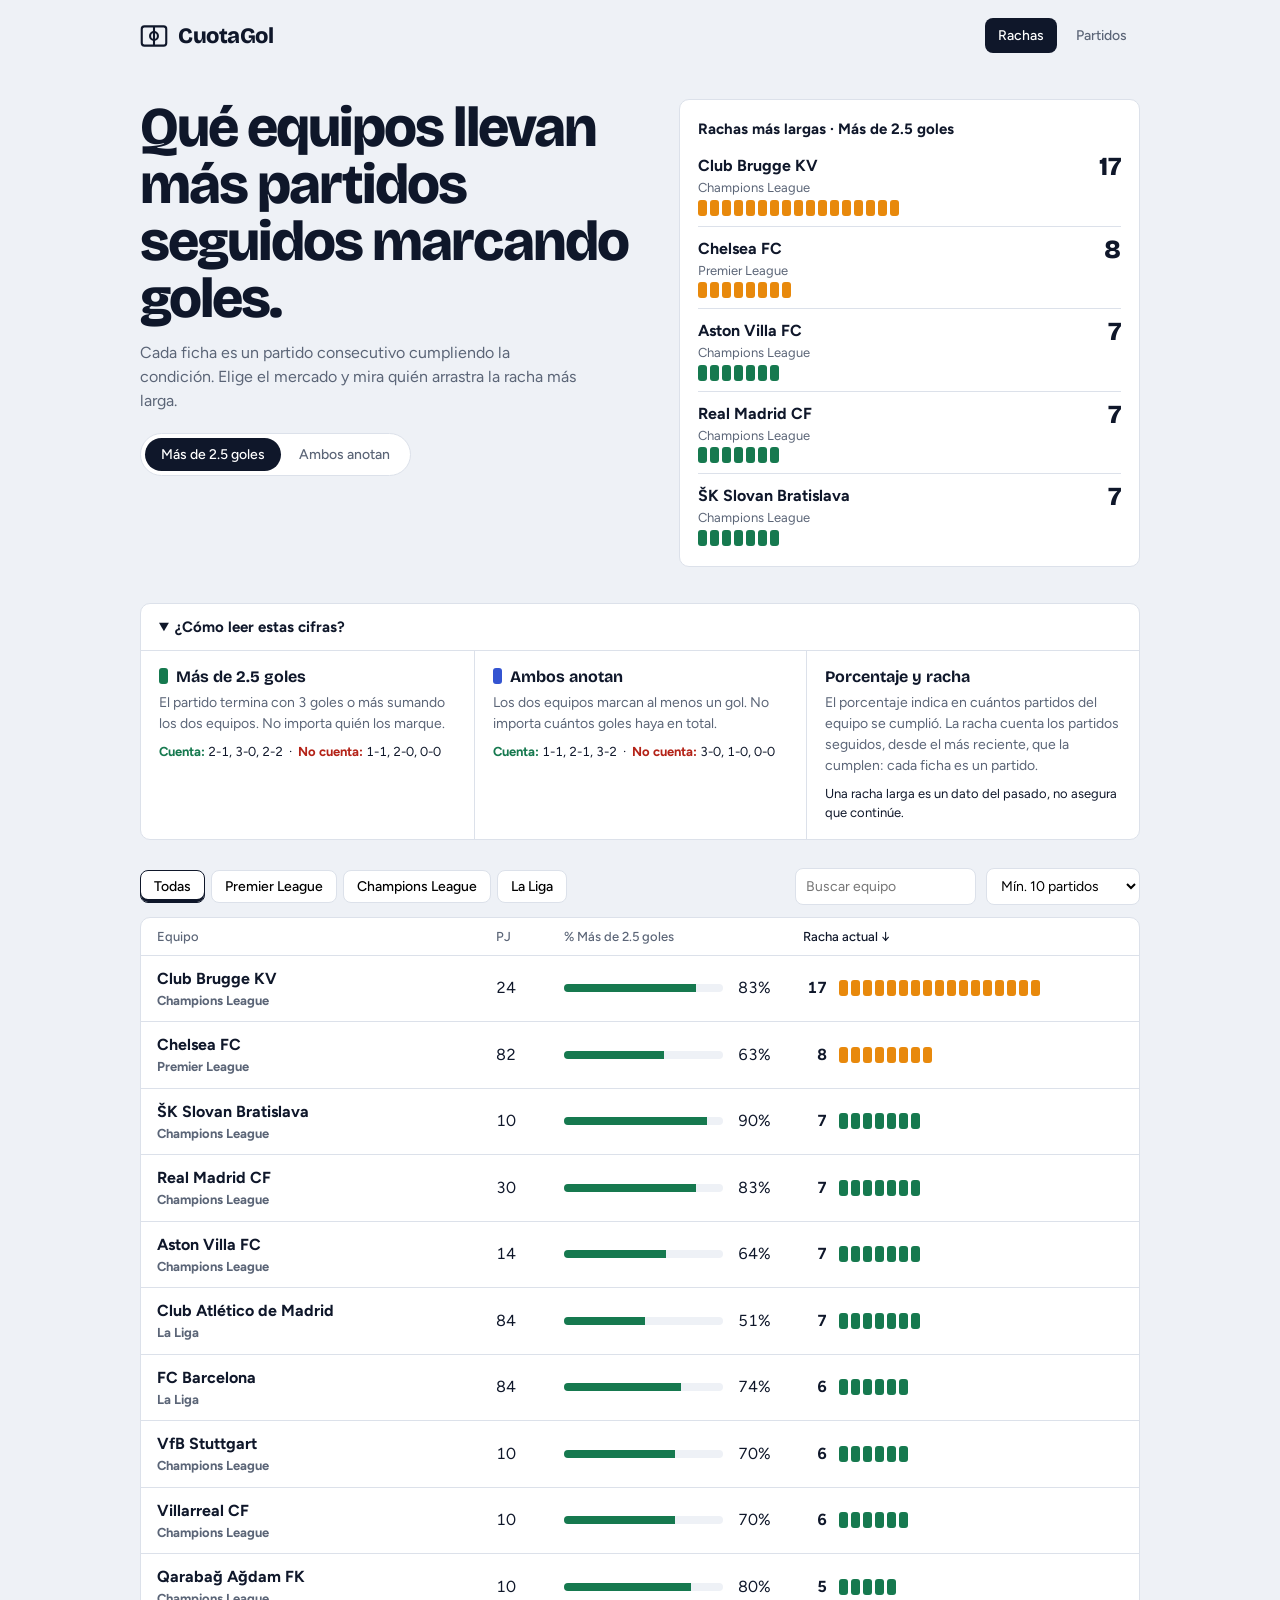
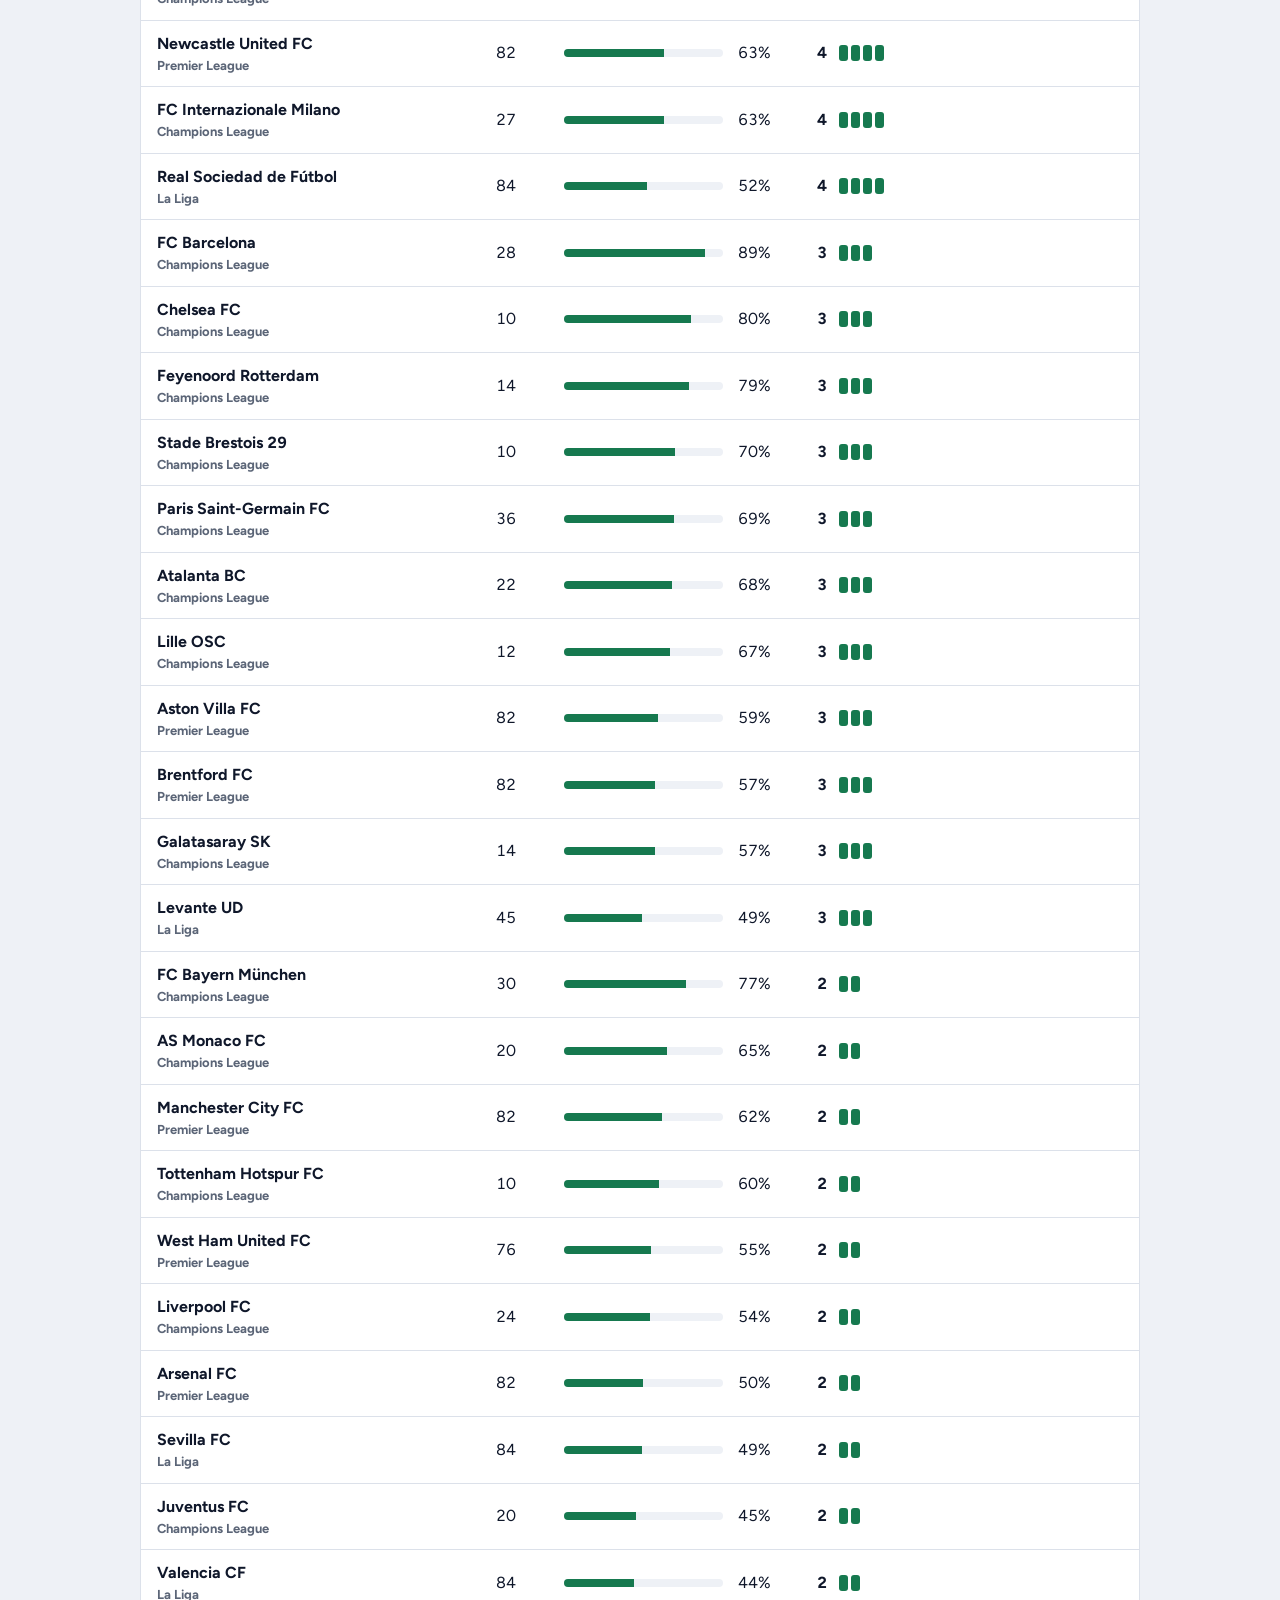
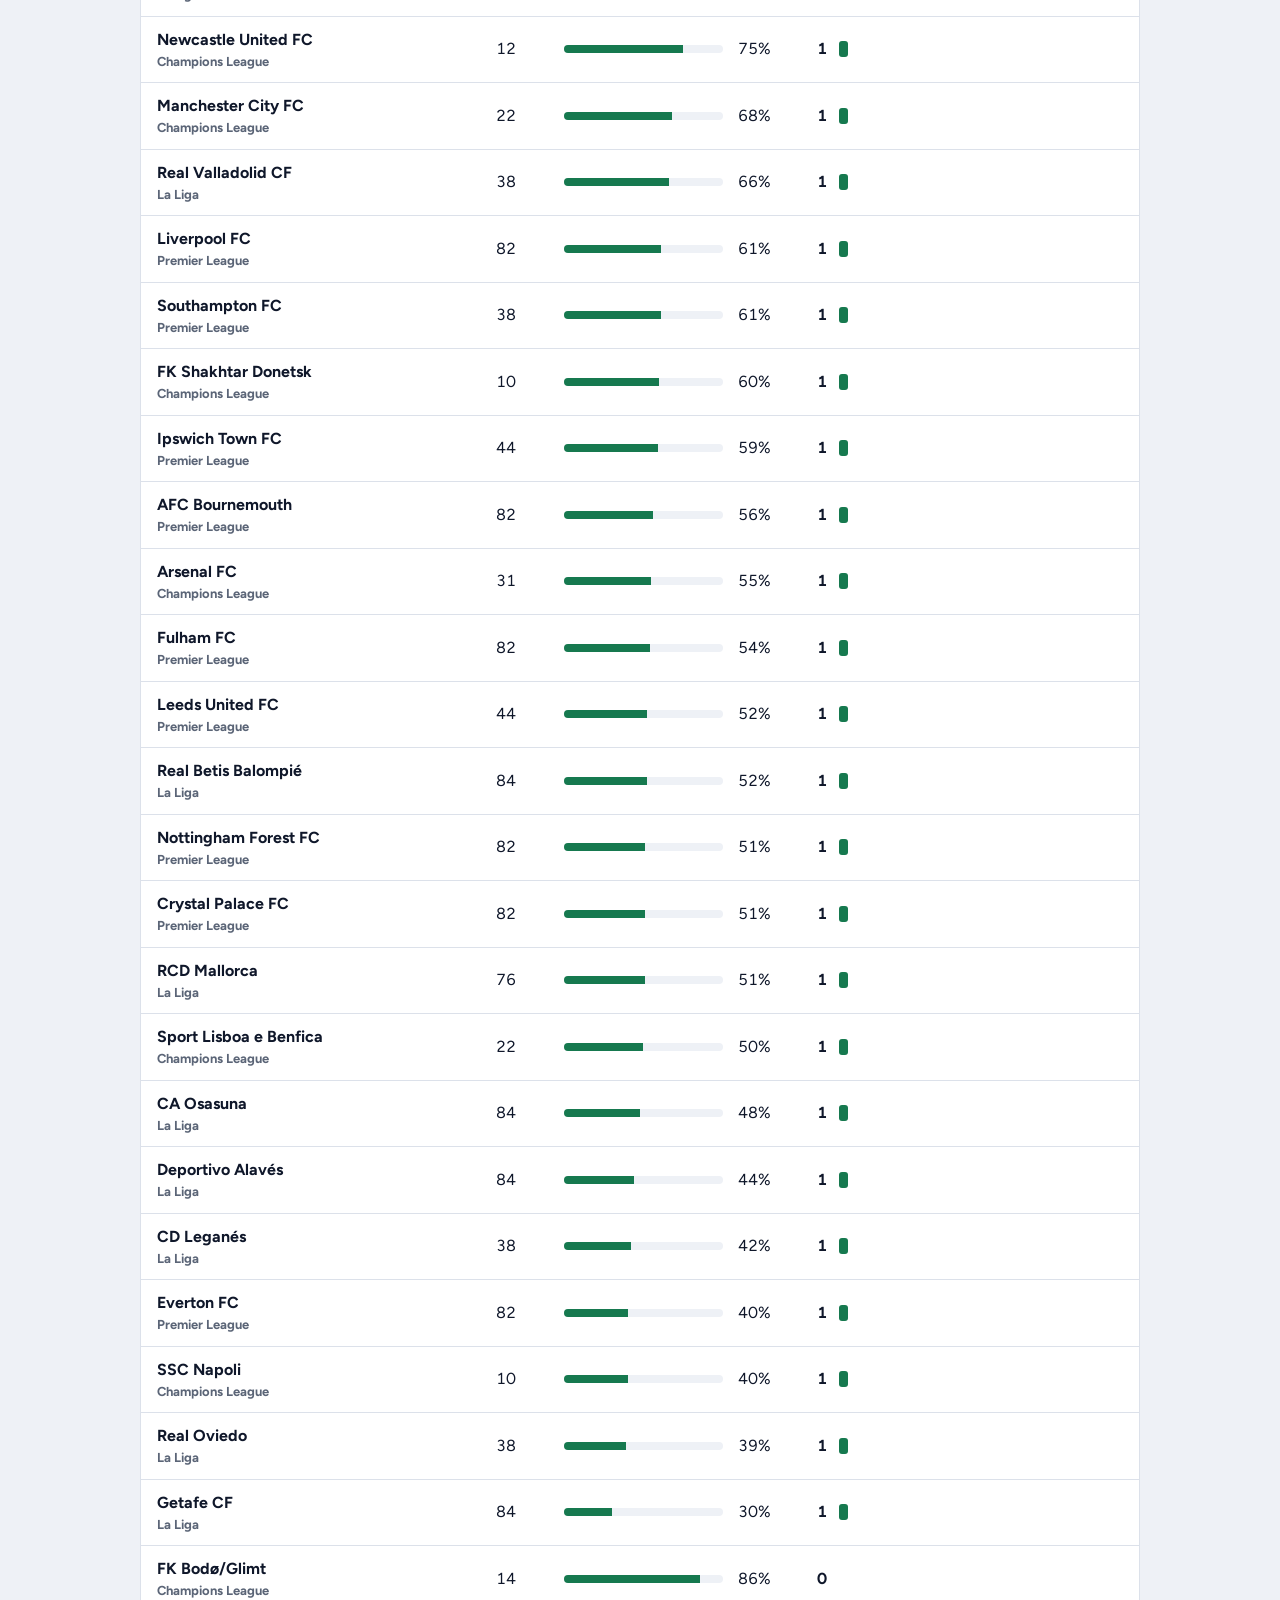
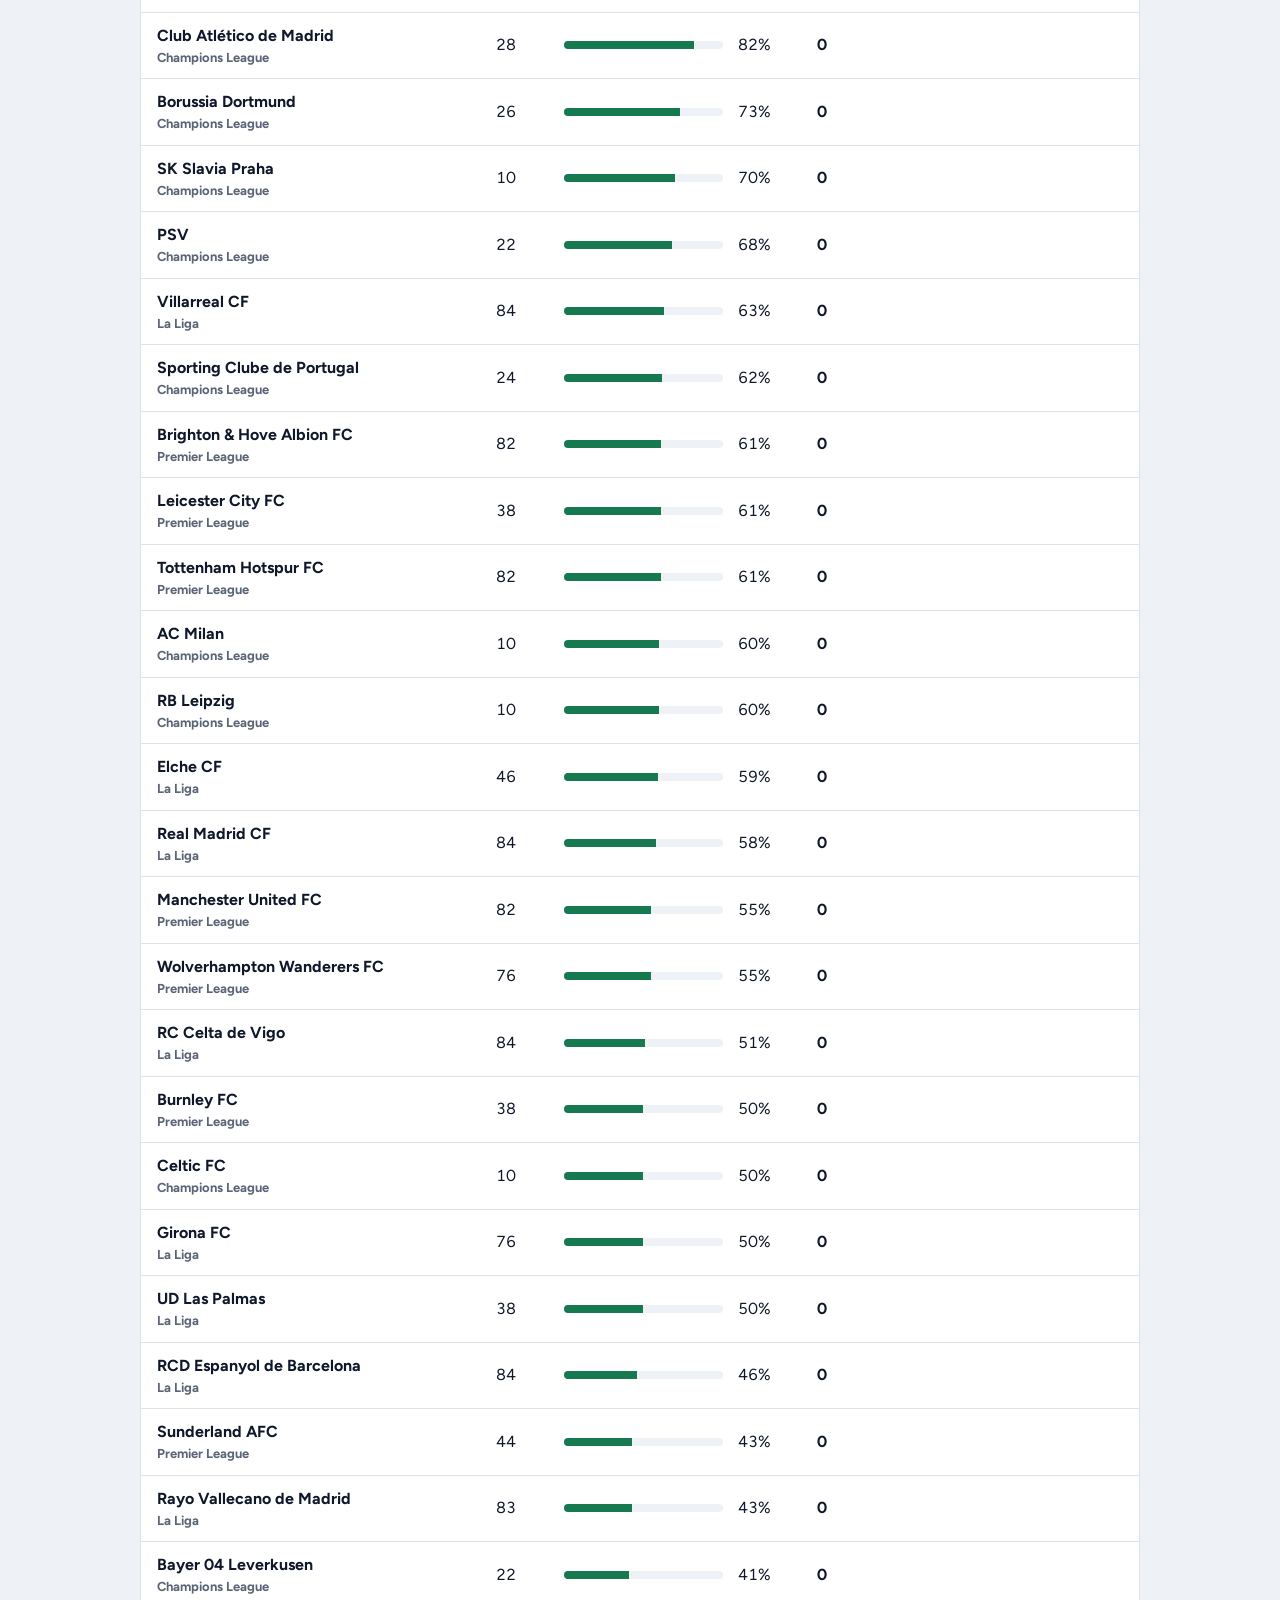
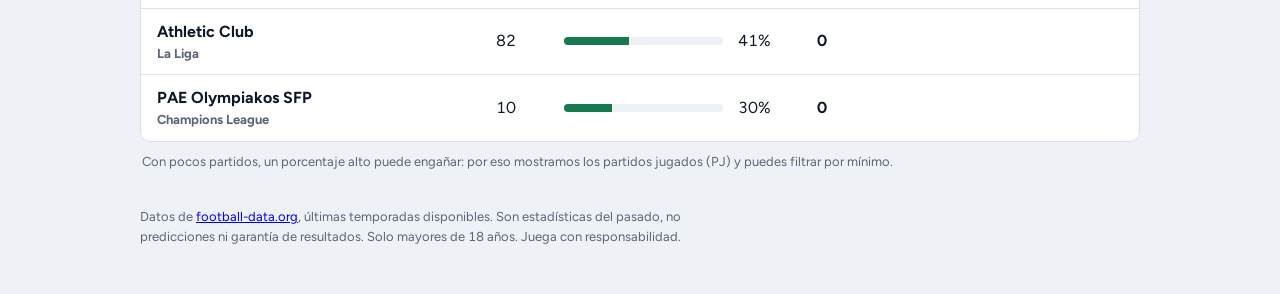
==== commit a3980d20: "Add files via upload" ====
--- a/index.html
+++ b/index.html
@@ -63,7 +63,20 @@
 .note{color:var(--mut);font-size:13px;margin:10px 2px 0}
 footer{padding:36px 0 48px;color:var(--mut);font-size:13px;max-width:70ch}
 .err{padding:24px;color:#B42318}
-@media(max-width:760px){.hero{grid-template-columns:1fr}.tag{display:none}}
+.nav{display:flex;gap:6px}.nav a{color:var(--mut);text-decoration:none;font-weight:500;font-size:14px;padding:7px 13px;border-radius:8px}.nav a[aria-current]{background:var(--ink);color:#fff}.nav a:focus-visible{outline:3px solid var(--btts);outline-offset:2px}
+.how{margin-bottom:28px}
+.how summary{cursor:pointer;font:700 15px Figtree,sans-serif;padding:14px 18px}
+.how summary:focus-visible{outline:3px solid var(--btts);outline-offset:-3px;border-radius:var(--r)}
+.how .cols{display:grid;grid-template-columns:repeat(3,1fr);border-top:1px solid var(--line)}
+.how .cols>div{padding:16px 18px;border-left:1px solid var(--line)}
+.how .cols>div:first-child{border-left:0}
+.how h3{font:700 16px Bricolage Grotesque,sans-serif;margin:0 0 6px;display:flex;align-items:center;gap:8px}
+.how h3 i{width:9px;height:16px;border-radius:3px;display:inline-block}
+.how p{margin:0 0 8px;color:var(--mut);font-size:14px}
+.how .ej{font-size:13px;color:var(--ink)}
+.how .ej b{font-weight:700;color:var(--over)}
+.how .ej s{text-decoration:none;font-weight:700;color:#B42318}
+@media(max-width:760px){.hero{grid-template-columns:1fr}.how .cols{grid-template-columns:1fr}.how .cols>div{border-left:0;border-top:1px solid var(--line)}.how .cols>div:first-child{border-top:0}}
 </style>
 </head>
 <body>
@@ -73,7 +86,7 @@
       <svg viewBox="0 0 32 32" fill="none" stroke="#0F172A" stroke-width="2.4" aria-hidden="true"><rect x="2" y="5" width="28" height="22" rx="3"/><path d="M16 5v22"/><circle cx="16" cy="16" r="4.5"/></svg>
       CuotaGol
     </div>
-    <span class="tag">Datos, no corazonadas</span>
+    <nav class="nav"><a href="index.html" aria-current="page">Rachas</a><a href="partidos.html">Partidos</a></nav>
   </header>
 
   <section class="hero">
@@ -90,6 +103,27 @@
       <ol id="top"></ol>
     </aside>
   </section>
+
+  <details class="panel how" open>
+    <summary>¿Cómo leer estas cifras?</summary>
+    <div class="cols">
+      <div>
+        <h3><i style="background:var(--over)"></i>Más de 2.5 goles</h3>
+        <p>El partido termina con 3 goles o más sumando los dos equipos. No importa quién los marque.</p>
+        <div class="ej"><b>Cuenta:</b> 2-1, 3-0, 2-2 &nbsp;·&nbsp; <s>No cuenta:</s> 1-1, 2-0, 0-0</div>
+      </div>
+      <div>
+        <h3><i style="background:var(--btts)"></i>Ambos anotan</h3>
+        <p>Los dos equipos marcan al menos un gol. No importa cuántos goles haya en total.</p>
+        <div class="ej"><b>Cuenta:</b> 1-1, 2-1, 3-2 &nbsp;·&nbsp; <s>No cuenta:</s> 3-0, 1-0, 0-0</div>
+      </div>
+      <div>
+        <h3>Porcentaje y racha</h3>
+        <p>El porcentaje indica en cuántos partidos del equipo se cumplió. La racha cuenta los partidos seguidos, desde el más reciente, que la cumplen: cada ficha es un partido.</p>
+        <div class="ej">Una racha larga es un dato del pasado, no asegura que continúe.</div>
+      </div>
+    </div>
+  </details>
 
   <section>
     <div class="controls">
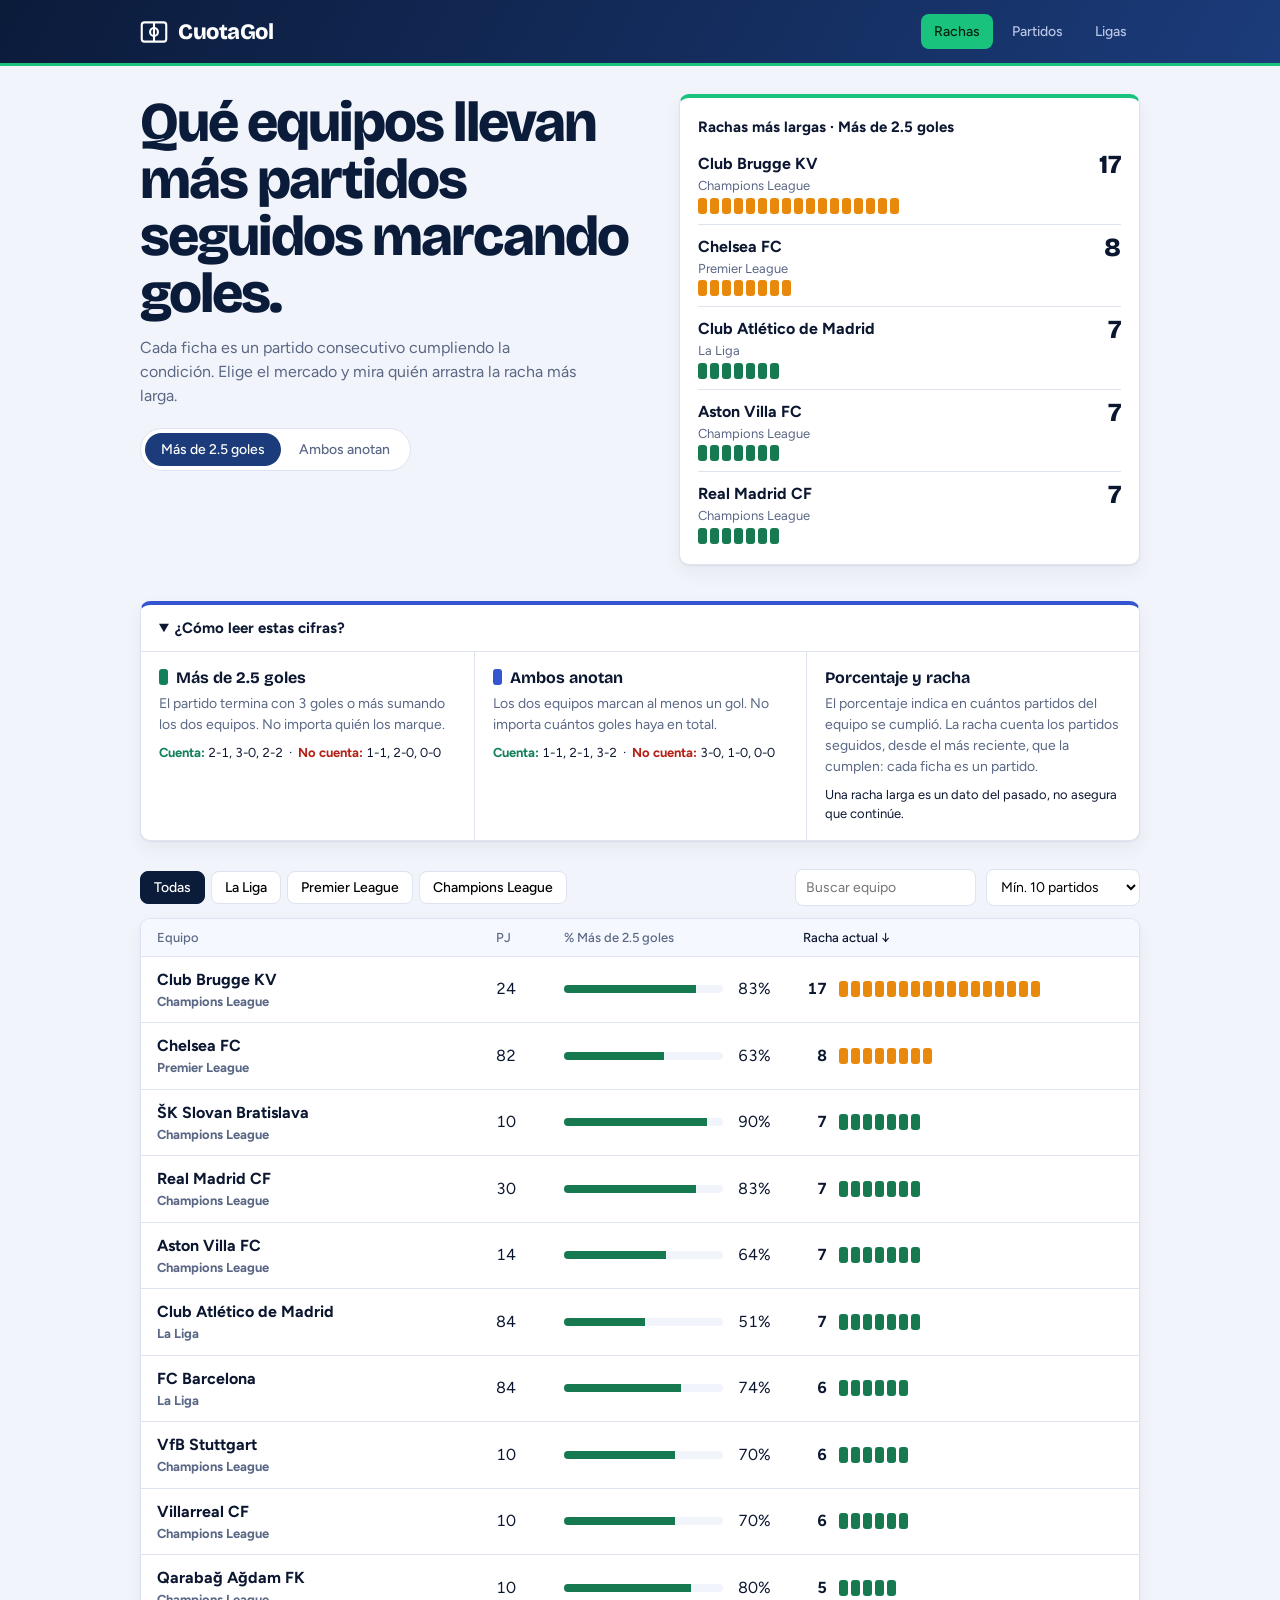
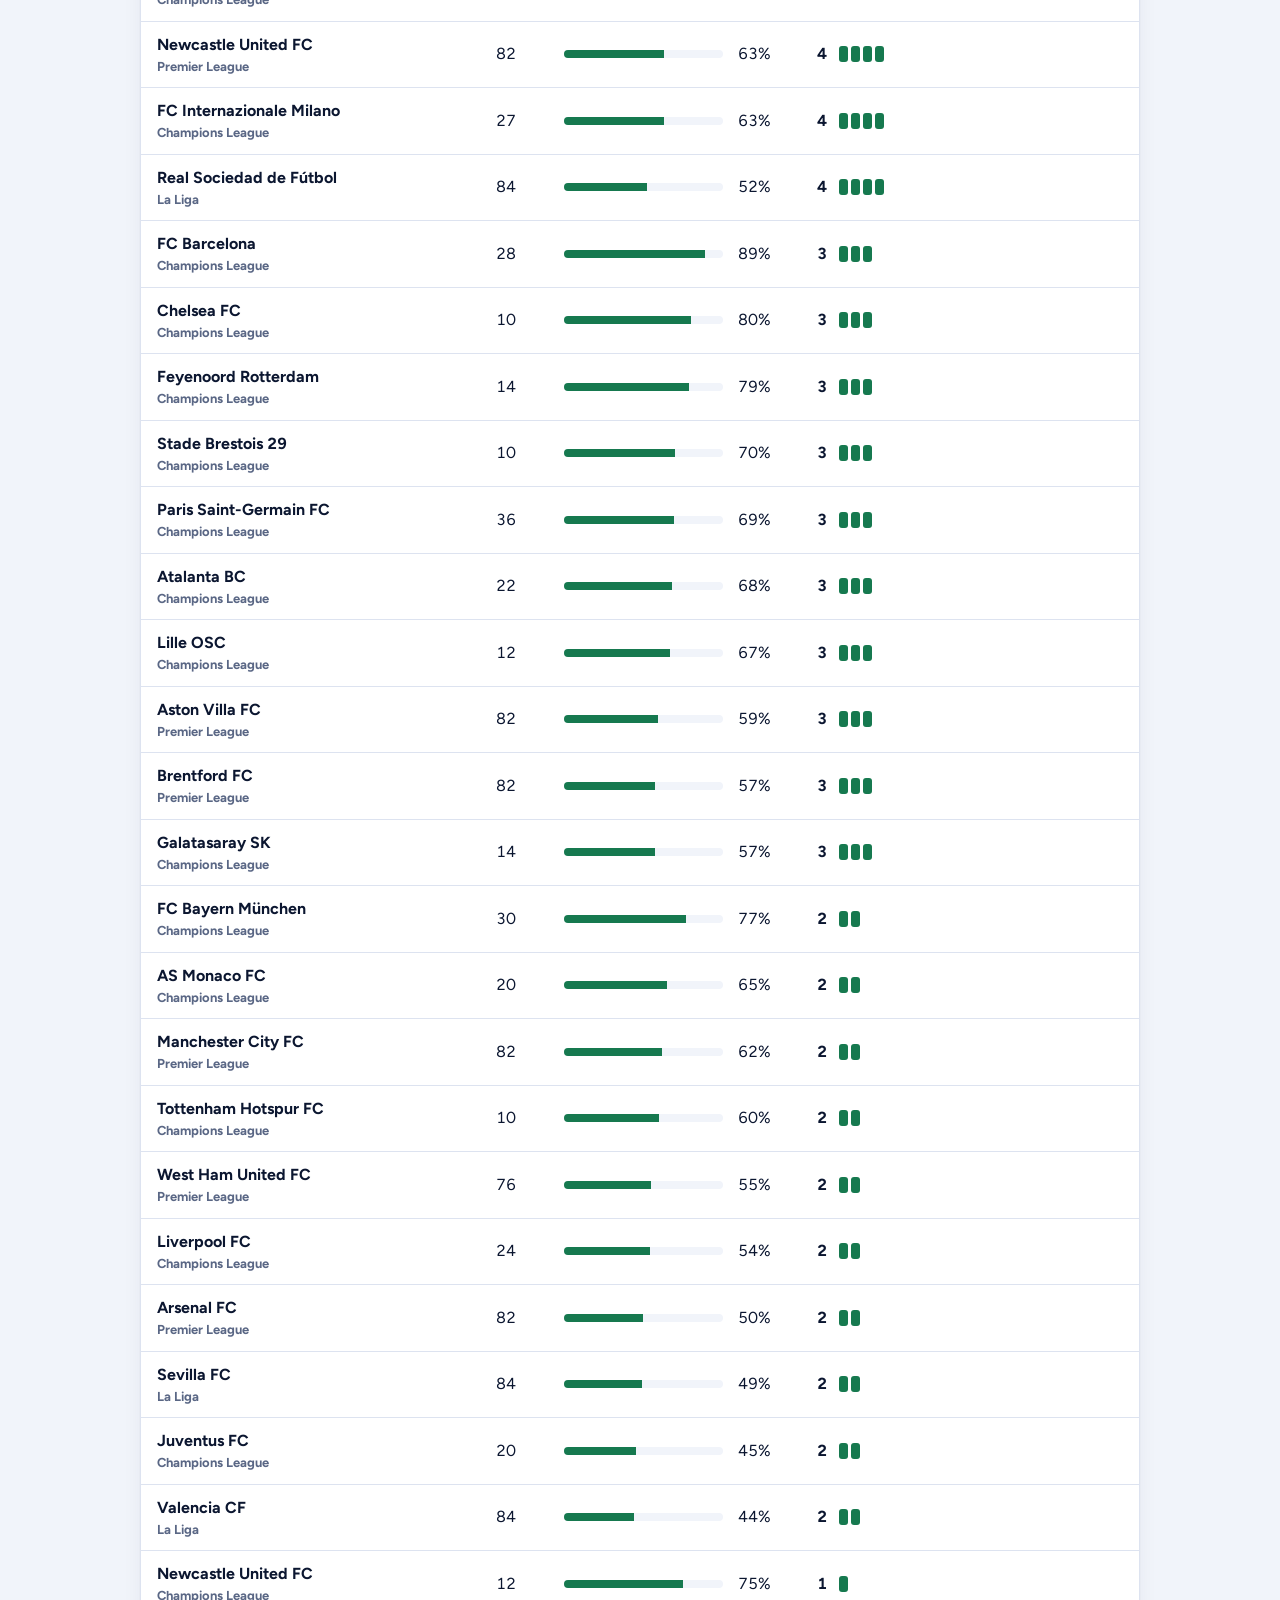
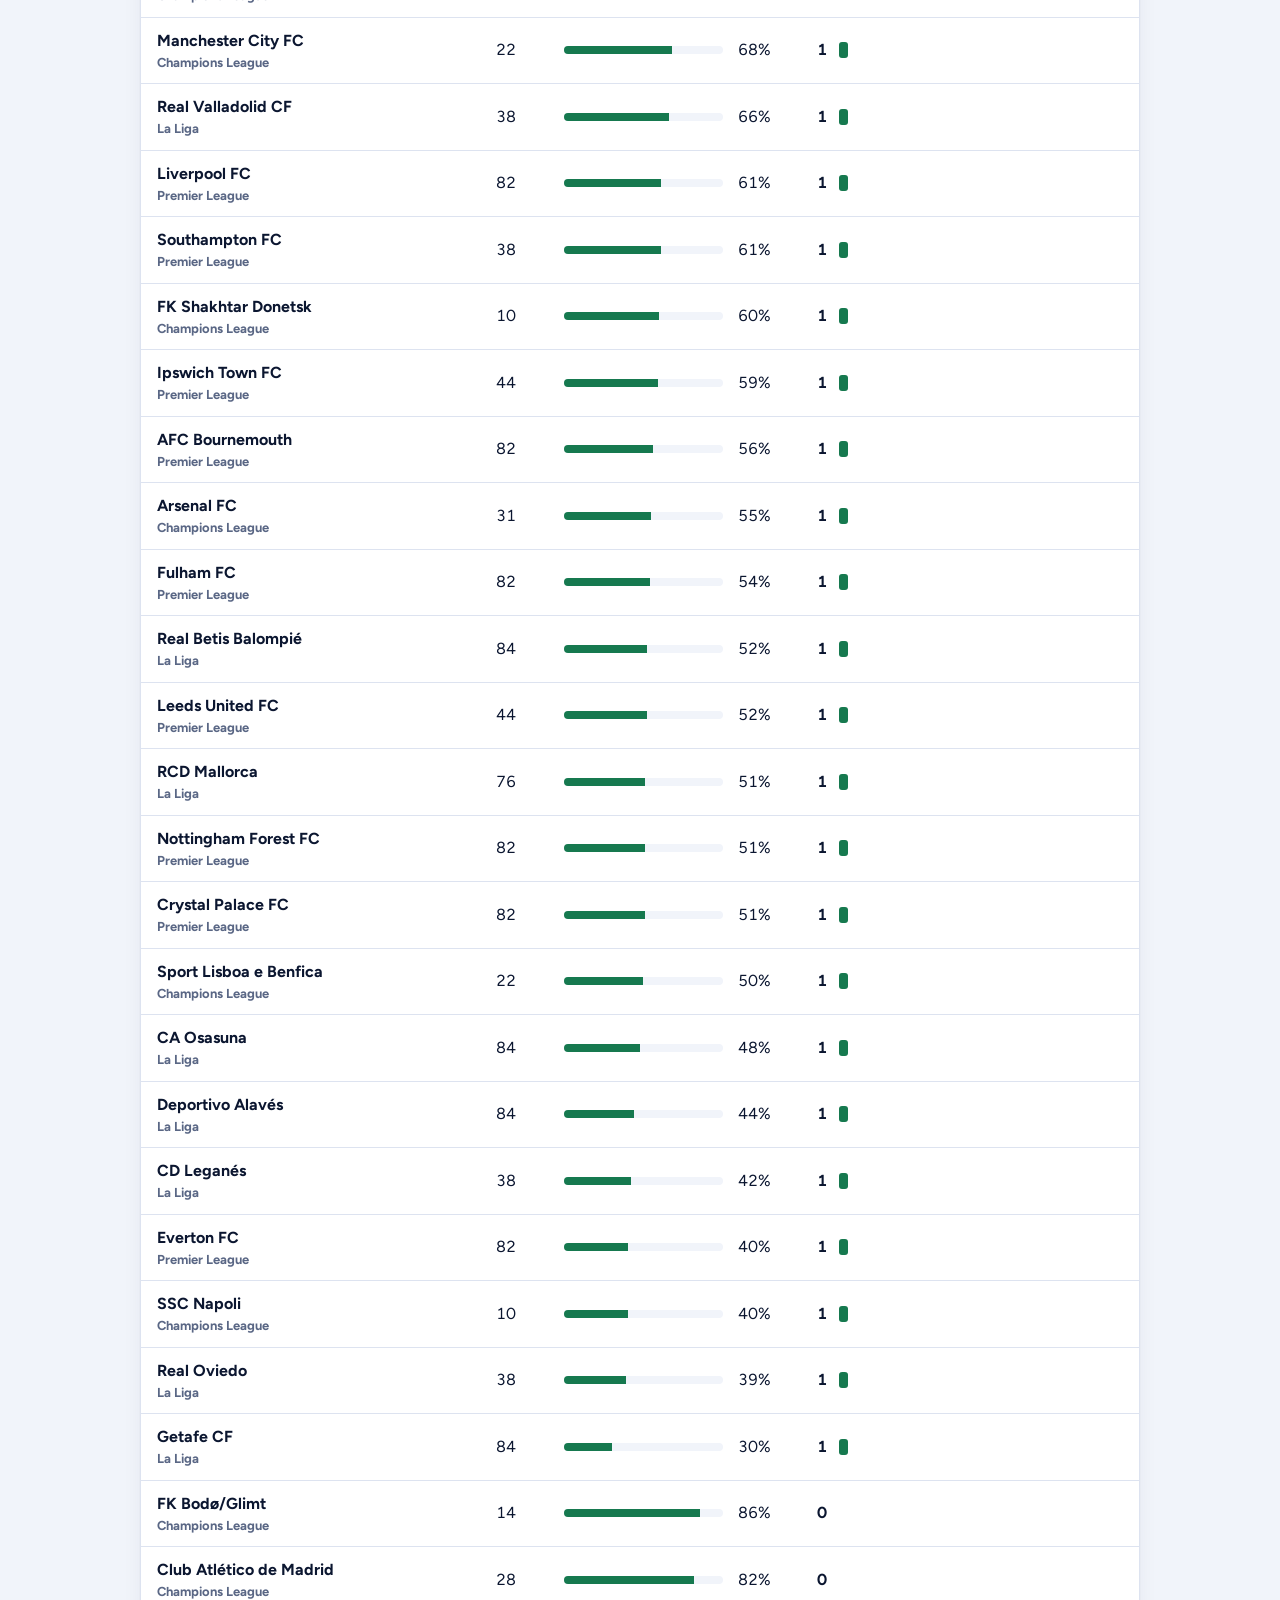
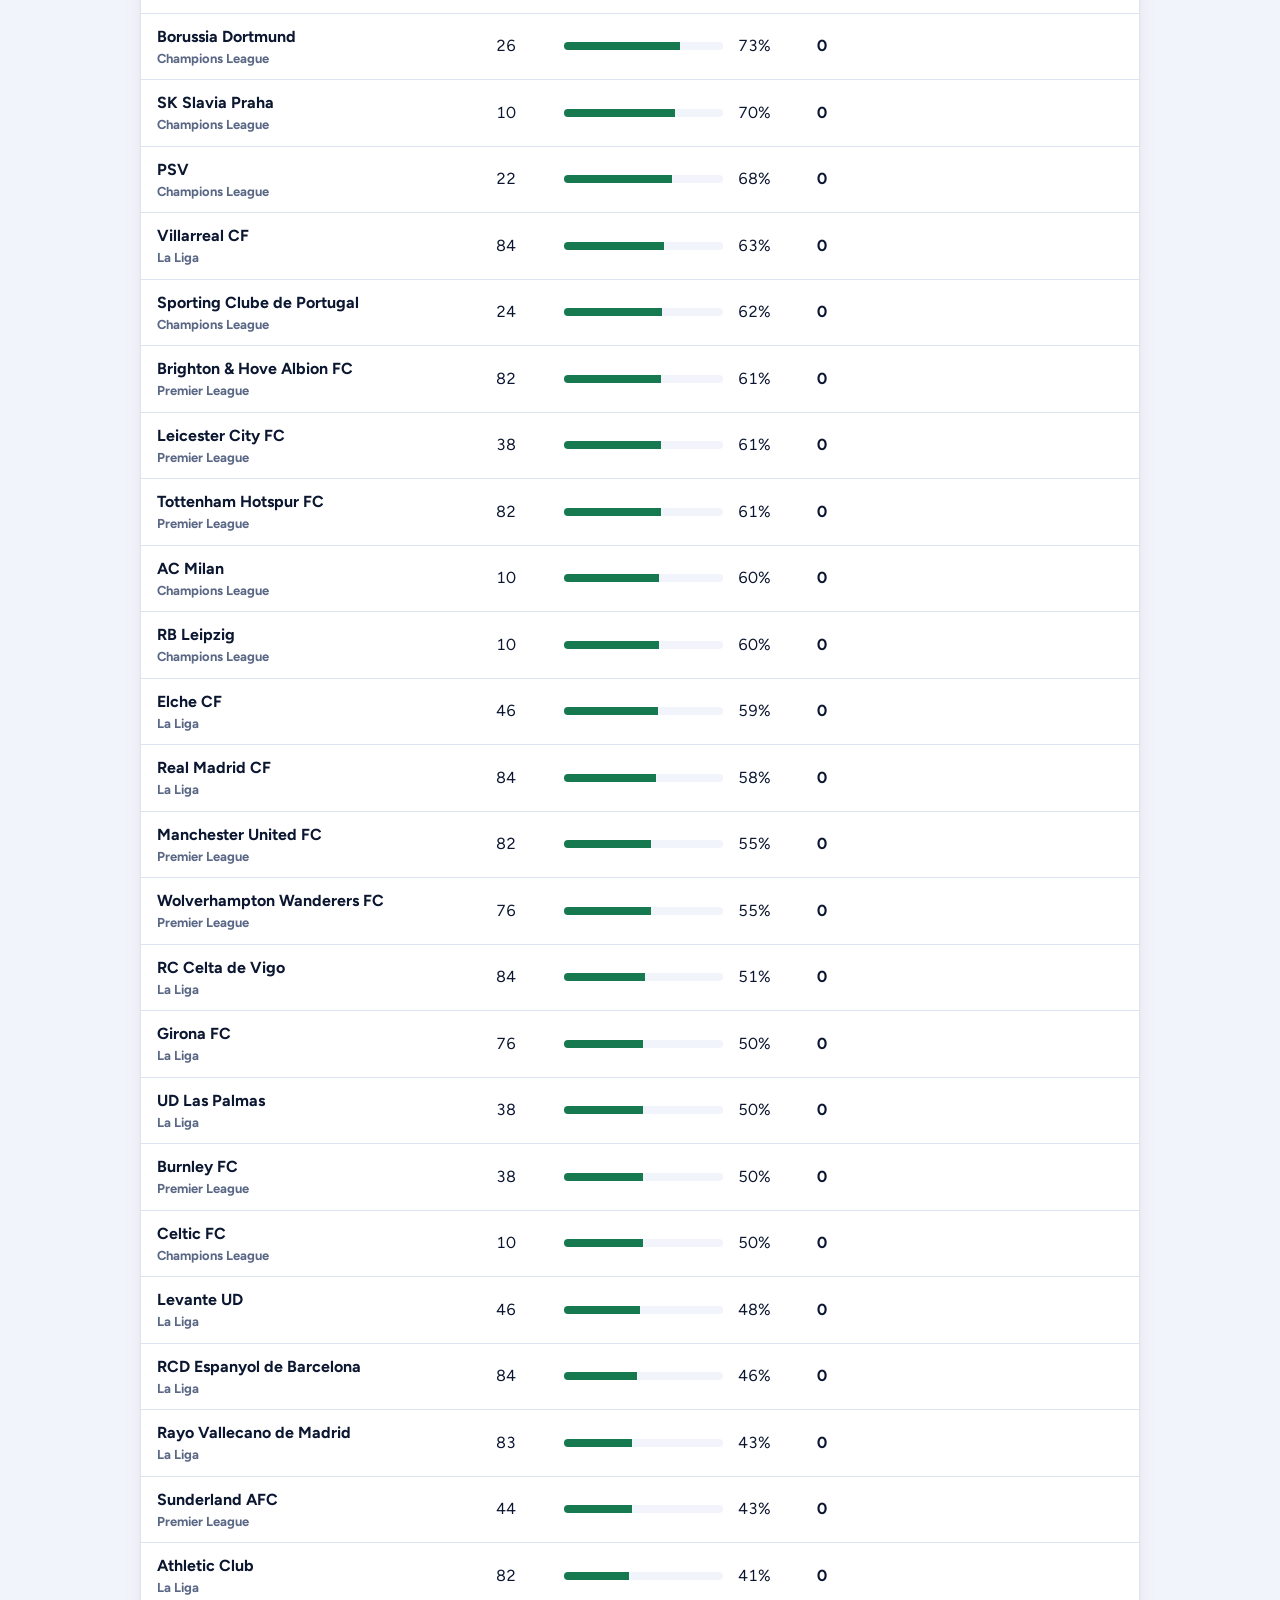
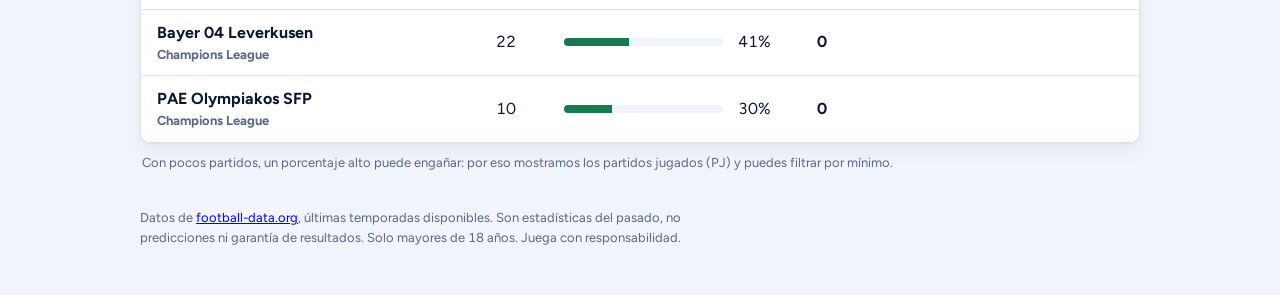
==== commit 34311242: "Add files via upload" ====
--- a/index.html
+++ b/index.html
@@ -78,16 +78,17 @@
 .how .ej s{text-decoration:none;font-weight:700;color:#B42318}
 @media(max-width:760px){.hero{grid-template-columns:1fr}.how .cols{grid-template-columns:1fr}.how .cols>div{border-left:0;border-top:1px solid var(--line)}.how .cols>div:first-child{border-top:0}}
 </style>
+<link rel="stylesheet" href="estilos.css">
 </head>
 <body>
-<div class="wrap">
-  <header class="top">
+<div class="banda"><div class="wrap"><header class="top">
     <div class="brand">
       <svg viewBox="0 0 32 32" fill="none" stroke="#0F172A" stroke-width="2.4" aria-hidden="true"><rect x="2" y="5" width="28" height="22" rx="3"/><path d="M16 5v22"/><circle cx="16" cy="16" r="4.5"/></svg>
       CuotaGol
     </div>
-    <nav class="nav"><a href="index.html" aria-current="page">Rachas</a><a href="partidos.html">Partidos</a></nav>
-  </header>
+    <nav class="nav"><a href="index.html" aria-current="page">Rachas</a><a href="partidos.html">Partidos</a><a href="ligas.html">Ligas</a></nav>
+  </header></div></div>
+<div class="wrap">
 
   <section class="hero">
     <div>
--- a/estilos.css
+++ b/estilos.css
@@ -0,0 +1,51 @@
+/* Tema compartido de CuotaGol: se carga DESPUES del estilo propio de cada pagina */
+:root{--bg:#F1F4FA;--ink:#0B1630;--mut:#5A6785;--line:#DDE3F0;--navy:#0B1B3A;--navy2:#1B3B7A;--mint:#19C37D;
+--over:#12805C;--btts:#3454D1;--c-goles:#12A06B;--c-rem:#3B6CF0;--c-esq:#F08A0C;--c-tar:#E2AE00;--c-fal:#8B5CF6}
+body{background:var(--bg);color:var(--ink)}
+.banda{background:linear-gradient(120deg,var(--navy),var(--navy2));border-bottom:3px solid var(--mint)}
+.banda header.top{padding:14px 0}
+.banda .brand{color:#fff}
+.banda .brand svg{stroke:#fff}
+.banda nav a,.banda .nav a{color:#B9C6E6;text-decoration:none;font-weight:500;font-size:14px;padding:7px 13px;border-radius:8px}
+.banda nav a:hover,.banda .nav a:hover{color:#fff}
+.banda nav a[aria-current],.banda .nav a[aria-current]{background:var(--mint);color:#052315}
+.banda a:focus-visible{outline:3px solid #fff}
+h1{color:var(--navy)}
+.panel,details.p,.resumen,.tablebox{box-shadow:0 1px 2px rgba(11,27,58,.06),0 8px 20px rgba(11,27,58,.05)}
+.top6{border-top:4px solid var(--mint)}
+.seg button[aria-pressed=true]{background:var(--navy2)}
+.tabs button[aria-pressed=true]{background:var(--navy);color:#fff;border-color:var(--navy);box-shadow:none}
+.tabs button:hover{border-color:var(--navy2)}
+thead th{background:#F5F8FE}
+tbody tr:hover{background:#F6F9FF}
+details.p{border-left:4px solid var(--mint)}
+details.p[open]{border-left-color:var(--navy2)}
+.cuerpo h4::before{content:"";display:inline-block;width:8px;height:8px;border-radius:2px;background:var(--mint);margin-right:7px}
+.cuerpo h4:nth-of-type(2)::before{background:var(--c-rem)}
+.cuerpo h4:nth-of-type(3)::before{background:var(--c-fal)}
+.how{border-top:4px solid var(--btts)}
+
+/* ---- Pagina Ligas ---- */
+.cats{display:flex;gap:8px;flex-wrap:wrap;margin:0 0 12px}
+.cats button{--cc:var(--mut);display:inline-flex;align-items:center;gap:8px;border:1px solid var(--line);background:#fff;border-radius:10px;padding:9px 14px;font:700 14px Figtree,sans-serif;cursor:pointer;color:var(--ink)}
+.cats button::before{content:"";width:10px;height:10px;border-radius:3px;background:var(--cc)}
+.cats button[aria-pressed=true]{background:var(--cc);border-color:var(--cc);color:#fff}
+.cats button[aria-pressed=true]::before{background:#fff}
+.cats button[data-c=tar][aria-pressed=true]{color:#2A2000}
+.cats button[data-c=tar][aria-pressed=true]::before{background:#2A2000}
+.cats button:disabled{opacity:.45;cursor:not-allowed}
+.lt{--cc:var(--c-goles)}
+.lt table{min-width:560px}
+.lt td.rk{width:46px;padding-right:0}
+.rk b{display:inline-grid;place-items:center;width:26px;height:26px;border-radius:50%;font-size:13px;background:var(--bg);color:var(--mut)}
+.lt tr.top3 .rk b{background:var(--cc);color:#fff}
+.lt th button{all:unset;cursor:pointer;display:inline-block}
+.lt th button:focus-visible{outline:3px solid var(--btts)}
+.lt th[aria-sort]{color:var(--ink);box-shadow:inset 0 -3px 0 var(--cc)}
+.mb{display:flex;align-items:center;gap:10px;min-width:130px}
+.mb .bar{flex:1;height:8px;background:var(--bg);border-radius:4px;overflow:hidden}
+.mb .bar span{display:block;height:100%;background:var(--cc);border-radius:4px}
+.mb em{font-style:normal;font-weight:700;width:42px;text-align:right}
+.lt tr.top3 td.n{color:var(--ink)}
+.vacio{padding:26px;color:var(--mut)}
+@media(max-width:760px){.cats button{padding:8px 11px;font-size:13px}}
